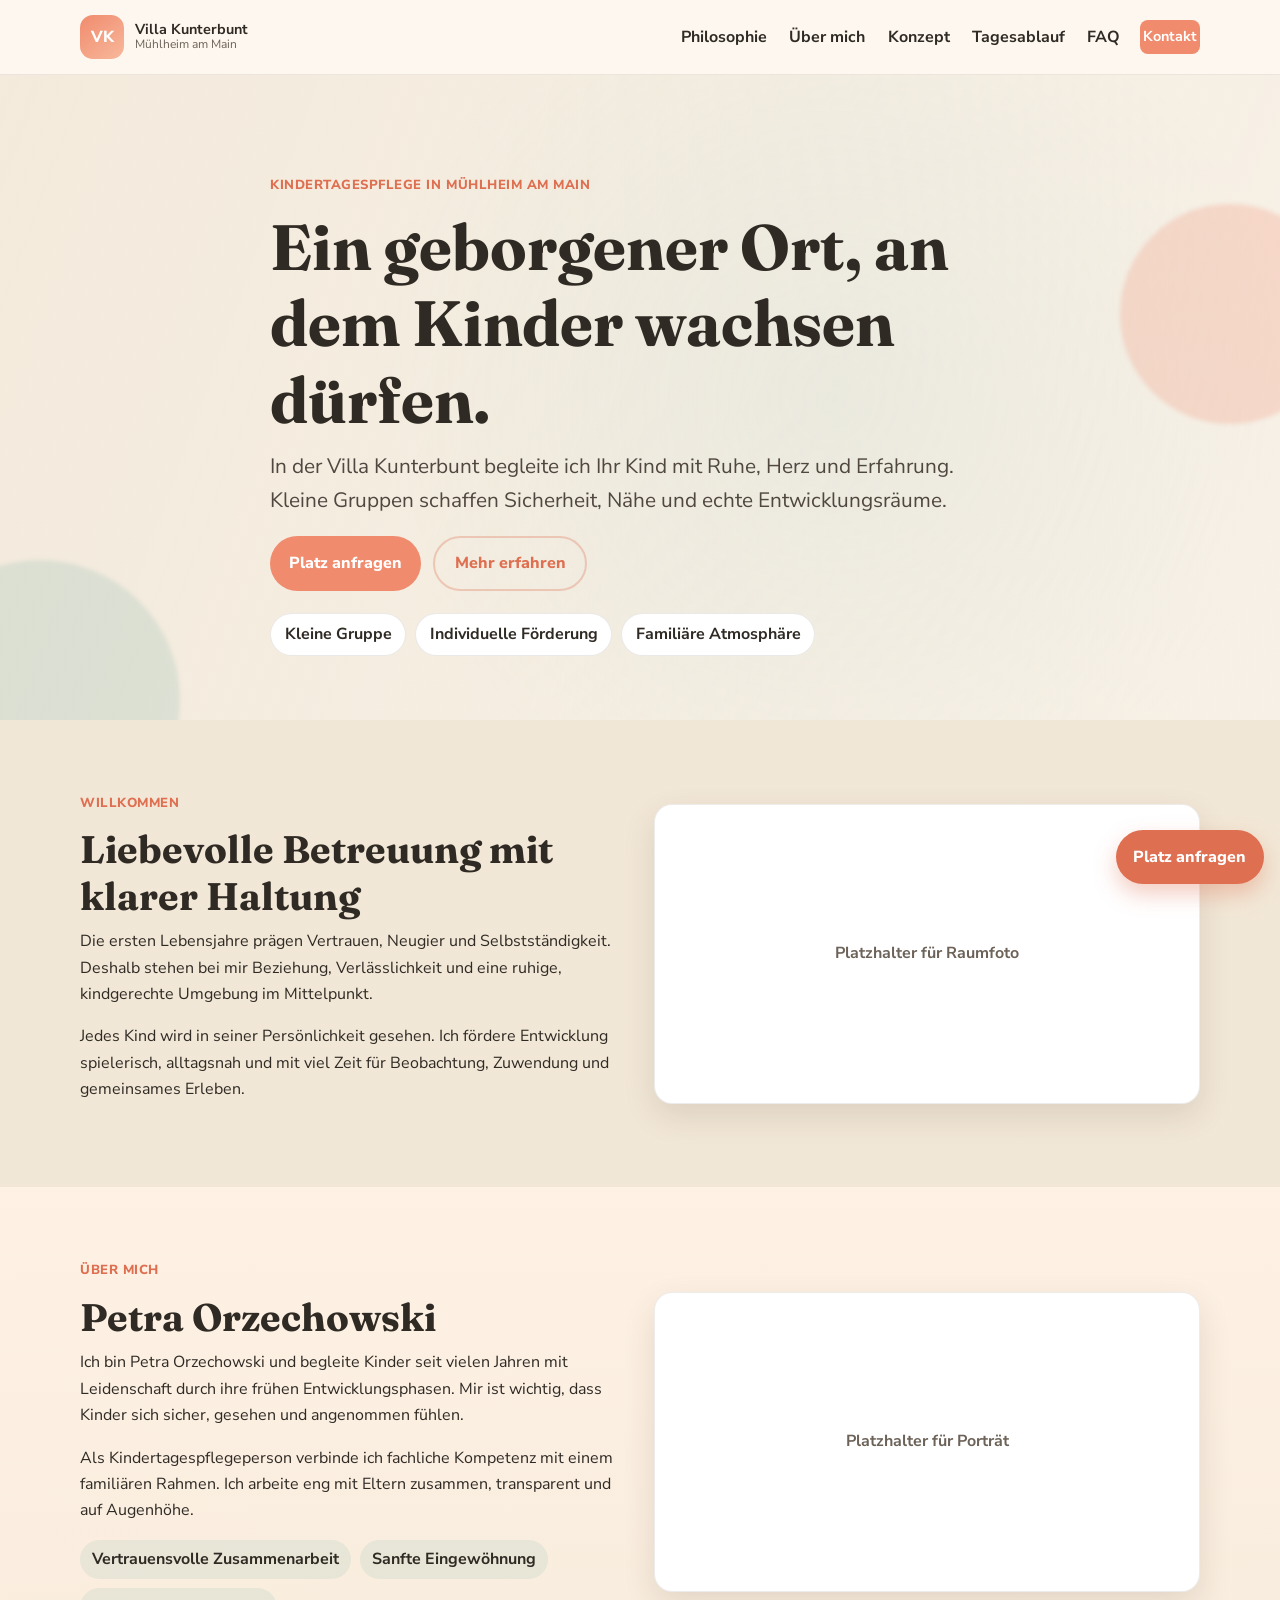
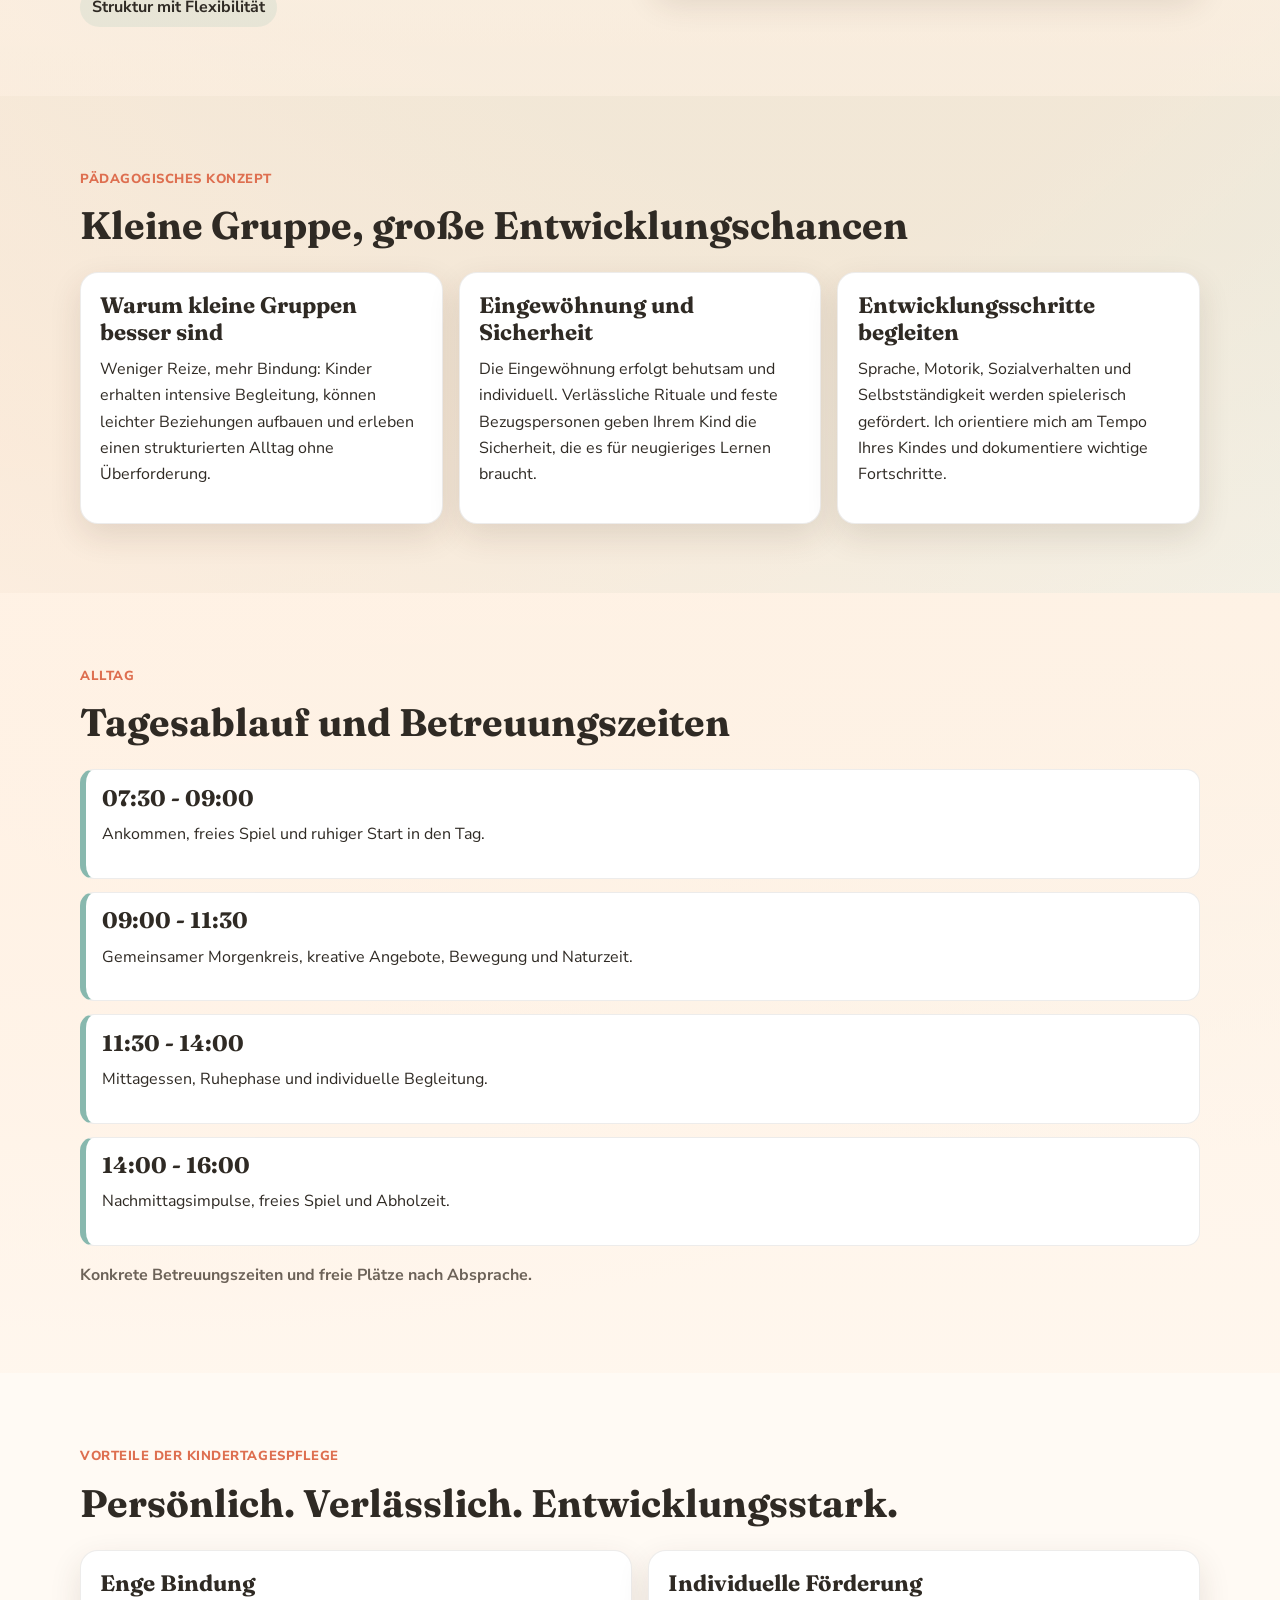
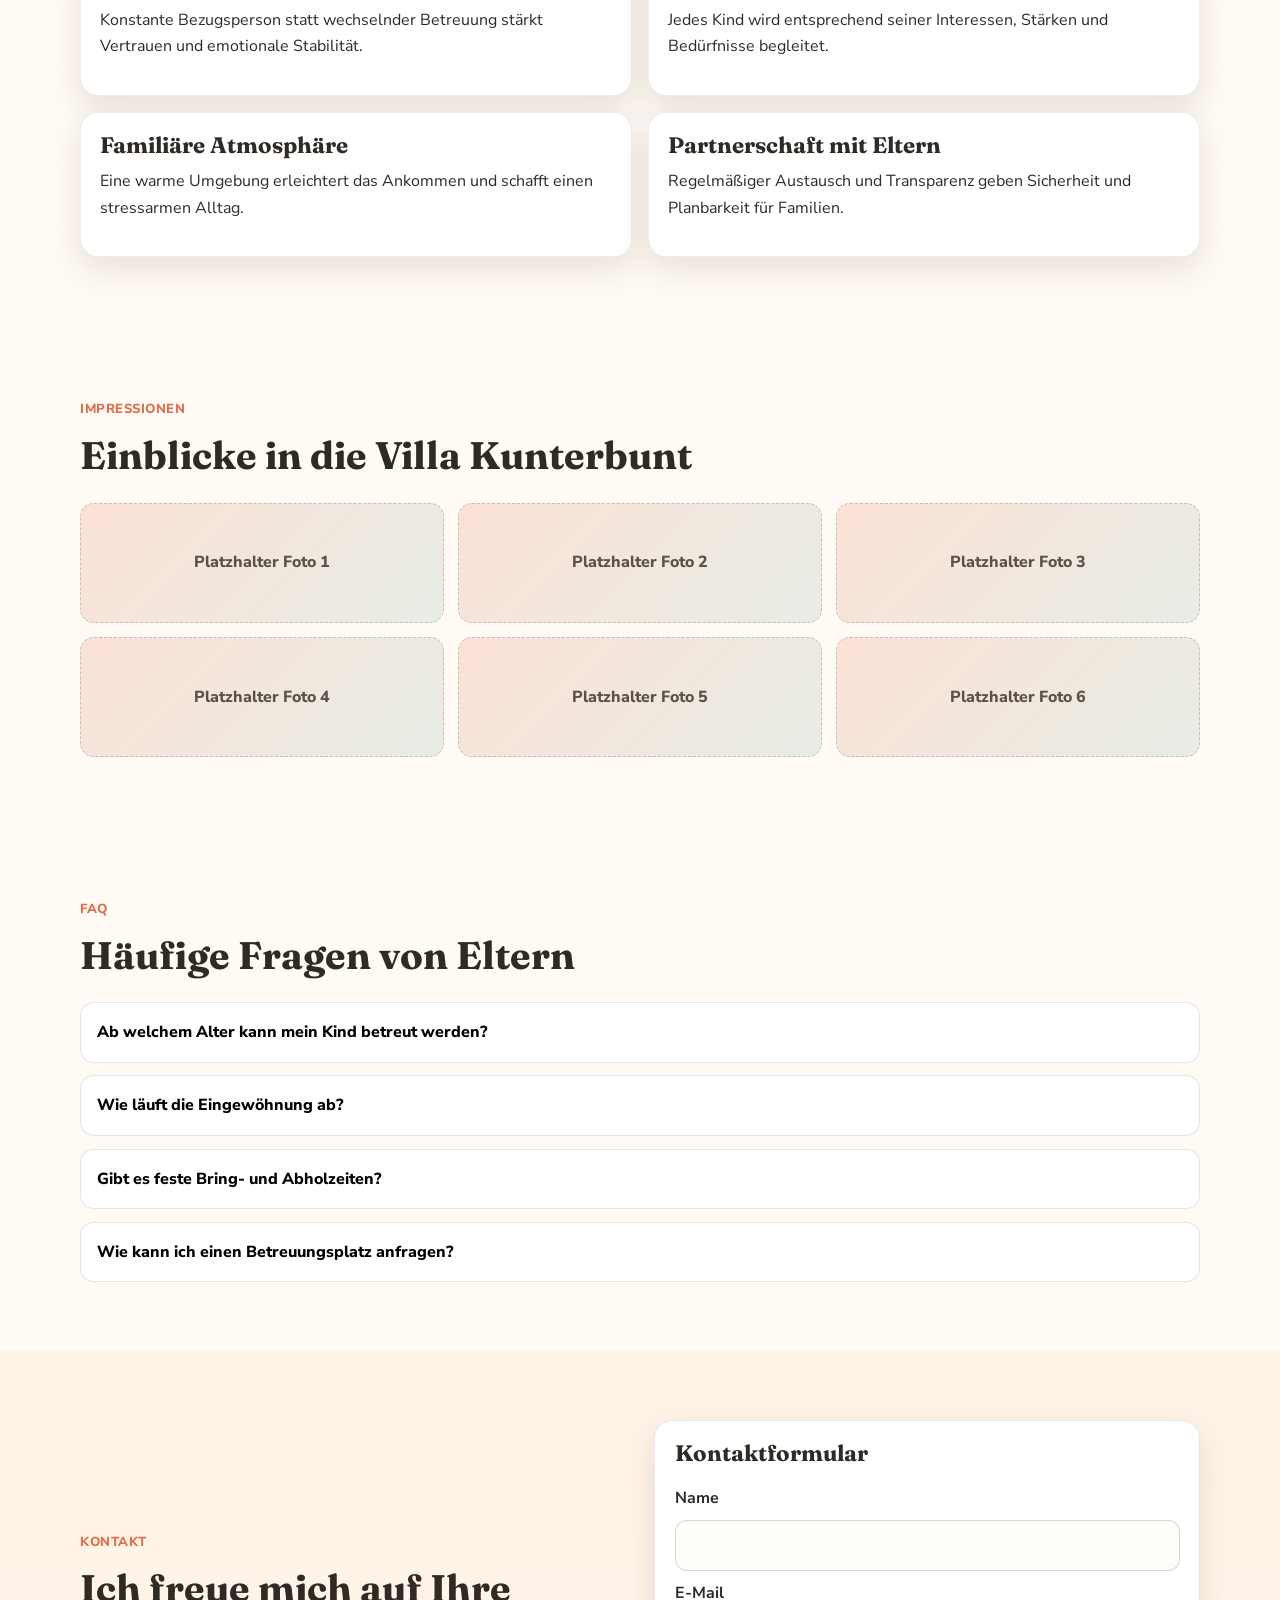
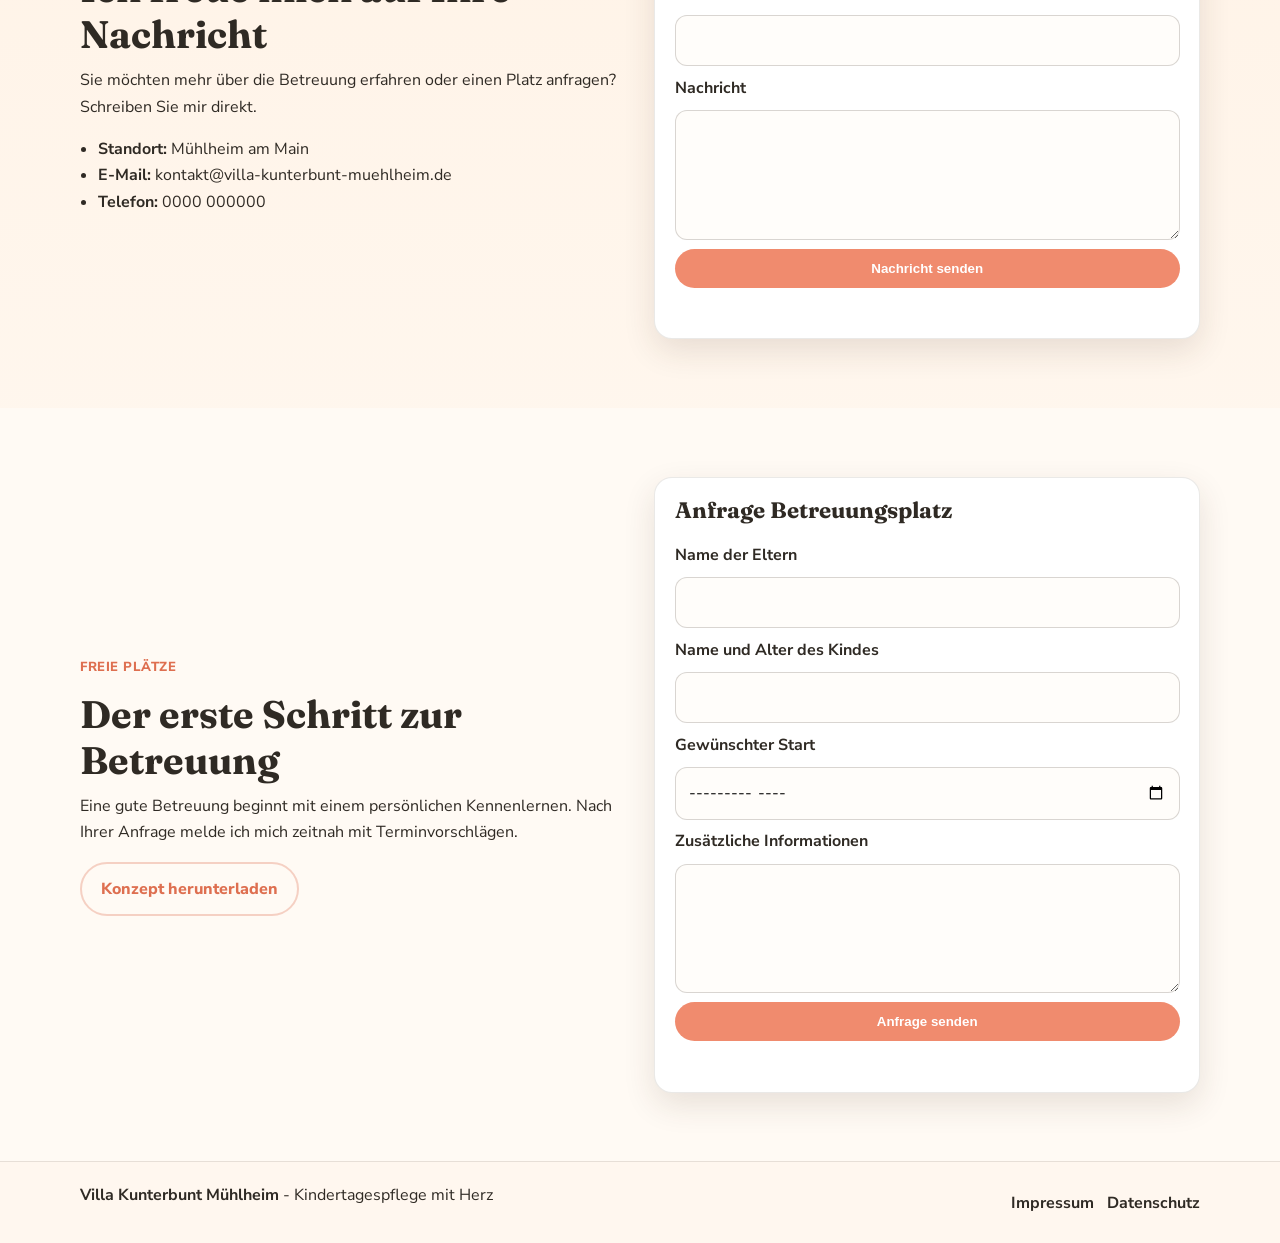
==== index.html @ 30f15ec4 "Initial premium website for Villa Kunterbunt Muehlheim" ====
<!DOCTYPE html>
<html lang="de">
<head>
  <meta charset="UTF-8" />
  <meta name="viewport" content="width=device-width, initial-scale=1.0" />
  <title>Villa Kunterbunt Mühlheim | Kindertagespflege mit Herz</title>
  <meta name="description" content="Villa Kunterbunt Mühlheim am Main - liebevolle, individuelle Kindertagespflege in kleiner Gruppe. Jetzt Betreuungsplatz anfragen." />
  <meta name="keywords" content="Kindertagespflege Mühlheim am Main, Tagesmutter Mühlheim, Betreuung U3, Villa Kunterbunt Mühlheim" />
  <meta name="theme-color" content="#fde8d5" />
  <meta property="og:title" content="Villa Kunterbunt Mühlheim" />
  <meta property="og:description" content="Liebevolle Kindertagespflege mit individueller Förderung in Mühlheim am Main." />
  <meta property="og:type" content="website" />
  <meta property="og:locale" content="de_DE" />
  <link rel="preconnect" href="https://fonts.googleapis.com" />
  <link rel="preconnect" href="https://fonts.gstatic.com" crossorigin />
  <link href="https://fonts.googleapis.com/css2?family=Fraunces:opsz,wght@9..144,500;9..144,700&family=Nunito+Sans:wght@400;600;700;800&display=swap" rel="stylesheet" />
  <link rel="stylesheet" href="style.css" />
  <script type="application/ld+json">
    {
      "@context": "https://schema.org",
      "@type": "ChildCare",
      "name": "Villa Kunterbunt Mühlheim",
      "address": {
        "@type": "PostalAddress",
        "addressLocality": "Mühlheim am Main",
        "addressCountry": "DE"
      },
      "areaServed": "Mühlheim am Main",
      "url": "https://www.villa-kunterbunt-muehlheim.de",
      "description": "Kindertagespflege in kleiner Gruppe mit individueller Betreuung und familiärer Atmosphäre."
    }
  </script>
</head>
<body>
  <a class="skip-link" href="#main-content">Zum Inhalt springen</a>

  <header class="site-header" id="top">
    <nav class="nav container" aria-label="Hauptnavigation">
      <a class="brand" href="#top" aria-label="Startseite Villa Kunterbunt Mühlheim">
        <span class="brand-mark" aria-hidden="true">VK</span>
        <span class="brand-text">
          <strong>Villa Kunterbunt</strong>
          <small>Mühlheim am Main</small>
        </span>
      </a>
      <button class="nav-toggle" aria-expanded="false" aria-controls="nav-list">Menü</button>
      <ul class="nav-list" id="nav-list">
        <li><a href="#philosophie">Philosophie</a></li>
        <li><a href="#ueber-mich">Über mich</a></li>
        <li><a href="#konzept">Konzept</a></li>
        <li><a href="#tagesablauf">Tagesablauf</a></li>
        <li><a href="#faq">FAQ</a></li>
        <li><a class="btn btn-sm" href="#kontakt">Kontakt</a></li>
      </ul>
    </nav>
  </header>

  <main id="main-content">
    <section class="hero">
      <div class="hero-bg" aria-hidden="true"></div>
      <div class="hero-shape hero-shape-a" aria-hidden="true"></div>
      <div class="hero-shape hero-shape-b" aria-hidden="true"></div>
      <div class="container hero-content reveal">
        <p class="kicker">Kindertagespflege in Mühlheim am Main</p>
        <h1>Ein geborgener Ort, an dem Kinder wachsen dürfen.</h1>
        <p class="lead">In der Villa Kunterbunt begleite ich Ihr Kind mit Ruhe, Herz und Erfahrung. Kleine Gruppen schaffen Sicherheit, Nähe und echte Entwicklungsräume.</p>
        <div class="hero-cta">
          <a class="btn" href="#anfrage">Platz anfragen</a>
          <a class="btn btn-ghost" href="#philosophie">Mehr erfahren</a>
        </div>
        <ul class="hero-badges" aria-label="Stärken der Betreuung">
          <li>Kleine Gruppe</li>
          <li>Individuelle Förderung</li>
          <li>Familiäre Atmosphäre</li>
        </ul>
      </div>
    </section>

    <section class="section" id="philosophie">
      <div class="container split">
        <div class="reveal">
          <p class="kicker">Willkommen</p>
          <h2>Liebevolle Betreuung mit klarer Haltung</h2>
          <p>Die ersten Lebensjahre prägen Vertrauen, Neugier und Selbstständigkeit. Deshalb stehen bei mir Beziehung, Verlässlichkeit und eine ruhige, kindgerechte Umgebung im Mittelpunkt.</p>
          <p>Jedes Kind wird in seiner Persönlichkeit gesehen. Ich fördere Entwicklung spielerisch, alltagsnah und mit viel Zeit für Beobachtung, Zuwendung und gemeinsames Erleben.</p>
        </div>
        <div class="image-card reveal" role="img" aria-label="Heller Spielraum mit Holzspielzeug und gemütlicher Atmosphäre">
          <div class="image-placeholder">Platzhalter für Raumfoto</div>
        </div>
      </div>
    </section>

    <section class="section section-soft" id="ueber-mich">
      <div class="container split reverse">
        <div class="image-card reveal" role="img" aria-label="Porträt von Petra Orzechowski in freundlicher Umgebung">
          <div class="image-placeholder">Platzhalter für Porträt</div>
        </div>
        <div class="reveal">
          <p class="kicker">Über mich</p>
          <h2>Petra Orzechowski</h2>
          <p>Ich bin Petra Orzechowski und begleite Kinder seit vielen Jahren mit Leidenschaft durch ihre frühen Entwicklungsphasen. Mir ist wichtig, dass Kinder sich sicher, gesehen und angenommen fühlen.</p>
          <p>Als Kindertagespflegeperson verbinde ich fachliche Kompetenz mit einem familiären Rahmen. Ich arbeite eng mit Eltern zusammen, transparent und auf Augenhöhe.</p>
          <div class="tag-row">
            <span>Vertrauensvolle Zusammenarbeit</span>
            <span>Sanfte Eingewöhnung</span>
            <span>Struktur mit Flexibilität</span>
          </div>
        </div>
      </div>
    </section>

    <section class="section" id="konzept">
      <div class="container">
        <div class="section-head reveal">
          <p class="kicker">Pädagogisches Konzept</p>
          <h2>Kleine Gruppe, große Entwicklungschancen</h2>
        </div>
        <div class="card-grid card-grid-3">
          <article class="card reveal">
            <h3>Warum kleine Gruppen besser sind</h3>
            <p>Weniger Reize, mehr Bindung: Kinder erhalten intensive Begleitung, können leichter Beziehungen aufbauen und erleben einen strukturierten Alltag ohne Überforderung.</p>
          </article>
          <article class="card reveal">
            <h3>Eingewöhnung und Sicherheit</h3>
            <p>Die Eingewöhnung erfolgt behutsam und individuell. Verlässliche Rituale und feste Bezugspersonen geben Ihrem Kind die Sicherheit, die es für neugieriges Lernen braucht.</p>
          </article>
          <article class="card reveal">
            <h3>Entwicklungsschritte begleiten</h3>
            <p>Sprache, Motorik, Sozialverhalten und Selbstständigkeit werden spielerisch gefördert. Ich orientiere mich am Tempo Ihres Kindes und dokumentiere wichtige Fortschritte.</p>
          </article>
        </div>
      </div>
    </section>

    <section class="section section-soft" id="tagesablauf">
      <div class="container">
        <div class="section-head reveal">
          <p class="kicker">Alltag</p>
          <h2>Tagesablauf und Betreuungszeiten</h2>
        </div>
        <div class="timeline">
          <article class="time-item reveal">
            <h3>07:30 - 09:00</h3>
            <p>Ankommen, freies Spiel und ruhiger Start in den Tag.</p>
          </article>
          <article class="time-item reveal">
            <h3>09:00 - 11:30</h3>
            <p>Gemeinsamer Morgenkreis, kreative Angebote, Bewegung und Naturzeit.</p>
          </article>
          <article class="time-item reveal">
            <h3>11:30 - 14:00</h3>
            <p>Mittagessen, Ruhephase und individuelle Begleitung.</p>
          </article>
          <article class="time-item reveal">
            <h3>14:00 - 16:00</h3>
            <p>Nachmittagsimpulse, freies Spiel und Abholzeit.</p>
          </article>
        </div>
        <p class="note reveal">Konkrete Betreuungszeiten und freie Plätze nach Absprache.</p>
      </div>
    </section>

    <section class="section" id="vorteile">
      <div class="container">
        <div class="section-head reveal">
          <p class="kicker">Vorteile der Kindertagespflege</p>
          <h2>Persönlich. Verlässlich. Entwicklungsstark.</h2>
        </div>
        <div class="card-grid card-grid-2">
          <article class="card reveal"><h3>Enge Bindung</h3><p>Konstante Bezugsperson statt wechselnder Betreuung stärkt Vertrauen und emotionale Stabilität.</p></article>
          <article class="card reveal"><h3>Individuelle Förderung</h3><p>Jedes Kind wird entsprechend seiner Interessen, Stärken und Bedürfnisse begleitet.</p></article>
          <article class="card reveal"><h3>Familiäre Atmosphäre</h3><p>Eine warme Umgebung erleichtert das Ankommen und schafft einen stressarmen Alltag.</p></article>
          <article class="card reveal"><h3>Partnerschaft mit Eltern</h3><p>Regelmäßiger Austausch und Transparenz geben Sicherheit und Planbarkeit für Familien.</p></article>
        </div>
      </div>
    </section>

    <section class="section section-gallery" id="galerie">
      <div class="container">
        <div class="section-head reveal">
          <p class="kicker">Impressionen</p>
          <h2>Einblicke in die Villa Kunterbunt</h2>
        </div>
        <div class="gallery-grid">
          <div class="gallery-item reveal">Platzhalter Foto 1</div>
          <div class="gallery-item reveal">Platzhalter Foto 2</div>
          <div class="gallery-item reveal">Platzhalter Foto 3</div>
          <div class="gallery-item reveal">Platzhalter Foto 4</div>
          <div class="gallery-item reveal">Platzhalter Foto 5</div>
          <div class="gallery-item reveal">Platzhalter Foto 6</div>
        </div>
      </div>
    </section>

    <section class="section" id="faq">
      <div class="container">
        <div class="section-head reveal">
          <p class="kicker">FAQ</p>
          <h2>Häufige Fragen von Eltern</h2>
        </div>
        <div class="faq" role="list">
          <article class="faq-item reveal">
            <button class="faq-question" aria-expanded="false">Ab welchem Alter kann mein Kind betreut werden?</button>
            <div class="faq-answer"><p>In der Regel betreue ich Kinder im U3-Bereich. Details klären wir individuell im Kennenlerngespräch.</p></div>
          </article>
          <article class="faq-item reveal">
            <button class="faq-question" aria-expanded="false">Wie läuft die Eingewöhnung ab?</button>
            <div class="faq-answer"><p>Die Eingewöhnung erfolgt schrittweise mit einem festen Bezugssystem und enger Begleitung der Eltern.</p></div>
          </article>
          <article class="faq-item reveal">
            <button class="faq-question" aria-expanded="false">Gibt es feste Bring- und Abholzeiten?</button>
            <div class="faq-answer"><p>Es gibt verlässliche Zeitfenster. Individuelle Bedürfnisse sprechen wir im Vorfeld gemeinsam ab.</p></div>
          </article>
          <article class="faq-item reveal">
            <button class="faq-question" aria-expanded="false">Wie kann ich einen Betreuungsplatz anfragen?</button>
            <div class="faq-answer"><p>Nutzen Sie einfach das Anfrageformular weiter unten oder kontaktieren Sie mich direkt per E-Mail.</p></div>
          </article>
        </div>
      </div>
    </section>

    <section class="section section-soft" id="kontakt">
      <div class="container split">
        <div class="reveal">
          <p class="kicker">Kontakt</p>
          <h2>Ich freue mich auf Ihre Nachricht</h2>
          <p>Sie möchten mehr über die Betreuung erfahren oder einen Platz anfragen? Schreiben Sie mir direkt.</p>
          <ul class="contact-list">
            <li><strong>Standort:</strong> Mühlheim am Main</li>
            <li><strong>E-Mail:</strong> kontakt@villa-kunterbunt-muehlheim.de</li>
            <li><strong>Telefon:</strong> 0000 000000</li>
          </ul>
        </div>
        <form class="form reveal" id="kontakt-form" novalidate>
          <h3>Kontaktformular</h3>
          <label for="name">Name</label>
          <input id="name" name="name" type="text" required />
          <label for="email">E-Mail</label>
          <input id="email" name="email" type="email" required />
          <label for="nachricht">Nachricht</label>
          <textarea id="nachricht" name="nachricht" rows="4" required></textarea>
          <button class="btn" type="submit">Nachricht senden</button>
          <p class="form-message" aria-live="polite"></p>
        </form>
      </div>
    </section>

    <section class="section" id="anfrage">
      <div class="container split reverse">
        <form class="form reveal" id="anfrage-form" novalidate>
          <h3>Anfrage Betreuungsplatz</h3>
          <label for="eltern">Name der Eltern</label>
          <input id="eltern" name="eltern" type="text" required />
          <label for="kind">Name und Alter des Kindes</label>
          <input id="kind" name="kind" type="text" required />
          <label for="start">Gewünschter Start</label>
          <input id="start" name="start" type="month" required />
          <label for="details">Zusätzliche Informationen</label>
          <textarea id="details" name="details" rows="4"></textarea>
          <button class="btn" type="submit">Anfrage senden</button>
          <p class="form-message" aria-live="polite"></p>
        </form>
        <div class="reveal">
          <p class="kicker">Freie Plätze</p>
          <h2>Der erste Schritt zur Betreuung</h2>
          <p>Eine gute Betreuung beginnt mit einem persönlichen Kennenlernen. Nach Ihrer Anfrage melde ich mich zeitnah mit Terminvorschlägen.</p>
          <a class="btn btn-ghost" href="downloads/paedagogisches-konzept.txt" aria-label="Pädagogisches Konzept herunterladen">Konzept herunterladen</a>
        </div>
      </div>
    </section>
  </main>

  <a class="floating-cta" href="#anfrage" aria-label="Direkt Betreuungsplatz anfragen">Platz anfragen</a>

  <footer class="site-footer">
    <div class="container footer-content">
      <p><strong>Villa Kunterbunt Mühlheim</strong> - Kindertagespflege mit Herz</p>
      <div class="footer-links">
        <a href="impressum.html">Impressum</a>
        <a href="datenschutz.html">Datenschutz</a>
      </div>
    </div>
  </footer>

  <script src="script.js"></script>
</body>
</html>
---- style.css ----
:root {
  --bg: #fffaf4;
  --bg-soft: #fff2e5;
  --surface: #ffffff;
  --text: #2f2a24;
  --muted: #6c6258;
  --primary: #f08b6e;
  --primary-strong: #de6f50;
  --secondary: #88b8ae;
  --ring: rgba(240, 139, 110, 0.3);
  --shadow: 0 12px 32px rgba(64, 44, 24, 0.12);
  --radius: 18px;
}

* {
  box-sizing: border-box;
}

html {
  scroll-behavior: smooth;
}

body {
  margin: 0;
  font-family: "Nunito Sans", "Segoe UI", sans-serif;
  color: var(--text);
  background:
    radial-gradient(circle at 12% 10%, rgba(255, 219, 191, 0.45) 0 26%, transparent 42%),
    radial-gradient(circle at 90% 8%, rgba(190, 226, 216, 0.36) 0 24%, transparent 40%),
    var(--bg);
  line-height: 1.65;
}

h1,
h2,
h3 {
  font-family: "Fraunces", Georgia, serif;
  line-height: 1.2;
  margin: 0 0 0.6rem;
}

h1 {
  font-size: clamp(2rem, 5vw, 4rem);
}

h2 {
  font-size: clamp(1.5rem, 3vw, 2.5rem);
}

h3 {
  font-size: clamp(1.15rem, 2vw, 1.4rem);
}

p {
  margin: 0 0 1rem;
}

a {
  color: inherit;
  text-decoration: none;
}

.skip-link {
  position: absolute;
  left: -9999px;
  top: auto;
  width: 1px;
  height: 1px;
  overflow: hidden;
}

.skip-link:focus {
  left: 1rem;
  top: 1rem;
  width: auto;
  height: auto;
  background: var(--surface);
  padding: 0.7rem 1rem;
  border-radius: 12px;
  z-index: 999;
}

.container {
  width: min(1120px, 92vw);
  margin-inline: auto;
}

.site-header {
  position: sticky;
  top: 0;
  z-index: 100;
  backdrop-filter: blur(8px);
  background: rgba(255, 250, 244, 0.82);
  border-bottom: 1px solid rgba(108, 98, 88, 0.12);
}

.nav {
  display: flex;
  align-items: center;
  justify-content: space-between;
  min-height: 74px;
}

.brand {
  display: flex;
  gap: 0.7rem;
  align-items: center;
}

.brand-mark {
  display: inline-grid;
  place-items: center;
  width: 44px;
  height: 44px;
  background: linear-gradient(140deg, var(--primary), #f8b89b);
  border-radius: 13px;
  color: #fff;
  font-weight: 800;
}

.brand-text {
  display: flex;
  flex-direction: column;
  font-size: 0.9rem;
  line-height: 1.1;
}

.brand-text small {
  color: var(--muted);
}

.nav-toggle {
  border: 0;
  background: transparent;
  font-weight: 700;
  color: var(--text);
}

.nav-list {
  list-style: none;
  display: none;
  gap: 1rem;
  margin: 0;
  padding: 0;
}

.nav-list a {
  padding: 0.35rem 0.2rem;
  border-radius: 8px;
  font-weight: 700;
}

.nav-list a:hover,
.nav-list a:focus-visible {
  color: var(--primary-strong);
}

.btn {
  display: inline-flex;
  align-items: center;
  justify-content: center;
  border: 0;
  border-radius: 999px;
  background: var(--primary);
  color: #fff;
  padding: 0.75rem 1.2rem;
  font-weight: 800;
  cursor: pointer;
  transition: transform 180ms ease, background-color 180ms ease;
}

.btn:hover,
.btn:focus-visible {
  transform: translateY(-2px);
  background: var(--primary-strong);
}

.btn-ghost {
  background: transparent;
  border: 2px solid rgba(222, 111, 80, 0.3);
  color: var(--primary-strong);
}

.btn-sm {
  padding: 0.45rem 0.9rem;
  font-size: 0.9rem;
}

.hero {
  position: relative;
  overflow: clip;
  padding: 6rem 0 4rem;
}

.hero-bg {
  position: absolute;
  inset: 0;
  background:
    linear-gradient(110deg, rgba(255, 255, 255, 0.15), rgba(255, 255, 255, 0.4)),
    radial-gradient(circle at 65% 50%, rgba(136, 184, 174, 0.15), transparent 52%);
  will-change: transform;
}

.hero-shape {
  position: absolute;
  border-radius: 50%;
  filter: blur(2px);
}

.hero-shape-a {
  width: 220px;
  height: 220px;
  right: -60px;
  top: 20%;
  background: rgba(240, 139, 110, 0.24);
}

.hero-shape-b {
  width: 280px;
  height: 280px;
  left: -100px;
  bottom: -120px;
  background: rgba(136, 184, 174, 0.22);
}

.hero-content {
  position: relative;
  max-width: 740px;
}

.kicker {
  display: inline-block;
  margin-bottom: 0.75rem;
  color: var(--primary-strong);
  font-weight: 800;
  letter-spacing: 0.04em;
  text-transform: uppercase;
  font-size: 0.82rem;
}

.lead {
  font-size: clamp(1.05rem, 2vw, 1.3rem);
  color: #4f4740;
}

.hero-cta {
  display: flex;
  flex-wrap: wrap;
  gap: 0.75rem;
  margin: 1.2rem 0 1.4rem;
}

.hero-badges {
  display: flex;
  flex-wrap: wrap;
  gap: 0.55rem;
  list-style: none;
  padding: 0;
  margin: 0;
}

.hero-badges li {
  background: var(--surface);
  border: 1px solid rgba(108, 98, 88, 0.14);
  border-radius: 999px;
  padding: 0.45rem 0.85rem;
  font-weight: 700;
}

.section {
  padding: 4.3rem 0;
}

.section-soft {
  background: linear-gradient(180deg, rgba(255, 242, 229, 0.95), rgba(255, 242, 229, 0.45));
}

.split {
  display: grid;
  gap: 1.8rem;
}

.image-card {
  background: var(--surface);
  border-radius: var(--radius);
  box-shadow: var(--shadow);
  min-height: 300px;
  display: grid;
  place-items: center;
  border: 1px solid rgba(108, 98, 88, 0.12);
}

.image-placeholder {
  color: var(--muted);
  font-weight: 700;
}

.tag-row {
  display: flex;
  flex-wrap: wrap;
  gap: 0.55rem;
}

.tag-row span {
  padding: 0.4rem 0.75rem;
  border-radius: 999px;
  background: rgba(136, 184, 174, 0.16);
  font-weight: 700;
}

.section-head {
  margin-bottom: 1.5rem;
}

.card-grid {
  display: grid;
  gap: 1rem;
}

.card {
  background: var(--surface);
  border-radius: var(--radius);
  padding: 1.2rem;
  border: 1px solid rgba(108, 98, 88, 0.12);
  box-shadow: var(--shadow);
  transition: transform 180ms ease;
}

.card:hover {
  transform: translateY(-4px);
}

.timeline {
  display: grid;
  gap: 0.8rem;
}

.time-item {
  background: var(--surface);
  border: 1px solid rgba(108, 98, 88, 0.12);
  border-left: 6px solid var(--secondary);
  border-radius: 14px;
  padding: 0.9rem 1rem;
}

.note {
  margin-top: 1rem;
  color: var(--muted);
  font-weight: 700;
}

.section-gallery {
  position: relative;
}

.gallery-grid {
  display: grid;
  grid-template-columns: repeat(2, minmax(0, 1fr));
  gap: 0.9rem;
}

.gallery-item {
  min-height: 120px;
  border-radius: 14px;
  display: grid;
  place-items: center;
  font-weight: 800;
  color: #5a5148;
  border: 1px dashed rgba(108, 98, 88, 0.3);
  background:
    linear-gradient(135deg, rgba(240, 139, 110, 0.22), rgba(136, 184, 174, 0.2));
}

.faq {
  display: grid;
  gap: 0.8rem;
}

.faq-item {
  border-radius: 14px;
  border: 1px solid rgba(108, 98, 88, 0.16);
  background: var(--surface);
  overflow: hidden;
}

.faq-question {
  width: 100%;
  text-align: left;
  padding: 1rem;
  border: 0;
  background: transparent;
  font: inherit;
  font-weight: 800;
  cursor: pointer;
}

.faq-answer {
  max-height: 0;
  overflow: hidden;
  transition: max-height 250ms ease;
}

.faq-answer p {
  margin: 0;
  padding: 0 1rem 1rem;
}

.form {
  background: var(--surface);
  border-radius: var(--radius);
  box-shadow: var(--shadow);
  border: 1px solid rgba(108, 98, 88, 0.14);
  padding: 1.2rem;
  display: grid;
  gap: 0.55rem;
}

label {
  font-weight: 700;
}

input,
textarea {
  width: 100%;
  border: 1px solid rgba(108, 98, 88, 0.26);
  border-radius: 12px;
  padding: 0.7rem 0.8rem;
  font: inherit;
  background: #fffdfa;
}

input:focus-visible,
textarea:focus-visible,
button:focus-visible,
a:focus-visible {
  outline: 3px solid var(--ring);
  outline-offset: 1px;
}

.form-message {
  min-height: 1.4rem;
  margin: 0;
  font-weight: 700;
  color: var(--secondary);
}

.contact-list {
  padding-left: 1.1rem;
}

.floating-cta {
  position: fixed;
  right: 1rem;
  bottom: 1rem;
  z-index: 120;
  background: var(--primary-strong);
  color: #fff;
  font-weight: 800;
  border-radius: 999px;
  padding: 0.85rem 1.1rem;
  box-shadow: 0 10px 22px rgba(222, 111, 80, 0.35);
}

.site-footer {
  border-top: 1px solid rgba(108, 98, 88, 0.16);
  background: #fff7ef;
  padding: 1.2rem 0;
}

.footer-content {
  display: flex;
  gap: 1rem;
  align-items: center;
  justify-content: space-between;
  flex-wrap: wrap;
}

.footer-links {
  display: flex;
  gap: 0.8rem;
  font-weight: 700;
}

.reveal {
  opacity: 0;
  transform: translateY(14px);
  transition: opacity 500ms ease, transform 500ms ease;
}

.reveal.show {
  opacity: 1;
  transform: translateY(0);
}

@media (min-width: 840px) {
  .nav-toggle {
    display: none;
  }

  .nav-list {
    display: flex;
    align-items: center;
  }

  .split {
    grid-template-columns: repeat(2, minmax(0, 1fr));
    align-items: center;
  }

  .split.reverse > :first-child {
    order: 2;
  }

  .card-grid-3 {
    grid-template-columns: repeat(3, minmax(0, 1fr));
  }

  .card-grid-2 {
    grid-template-columns: repeat(2, minmax(0, 1fr));
  }

  .gallery-grid {
    grid-template-columns: repeat(3, minmax(0, 1fr));
  }
}

@media (max-width: 839px) {
  .nav-list.open {
    display: grid;
    position: absolute;
    left: 4vw;
    right: 4vw;
    top: 66px;
    padding: 1rem;
    background: #fffaf4;
    border: 1px solid rgba(108, 98, 88, 0.14);
    border-radius: 14px;
    box-shadow: var(--shadow);
  }
}

@media (prefers-reduced-motion: reduce) {
  html {
    scroll-behavior: auto;
  }

  * {
    animation: none !important;
    transition: none !important;
  }
}
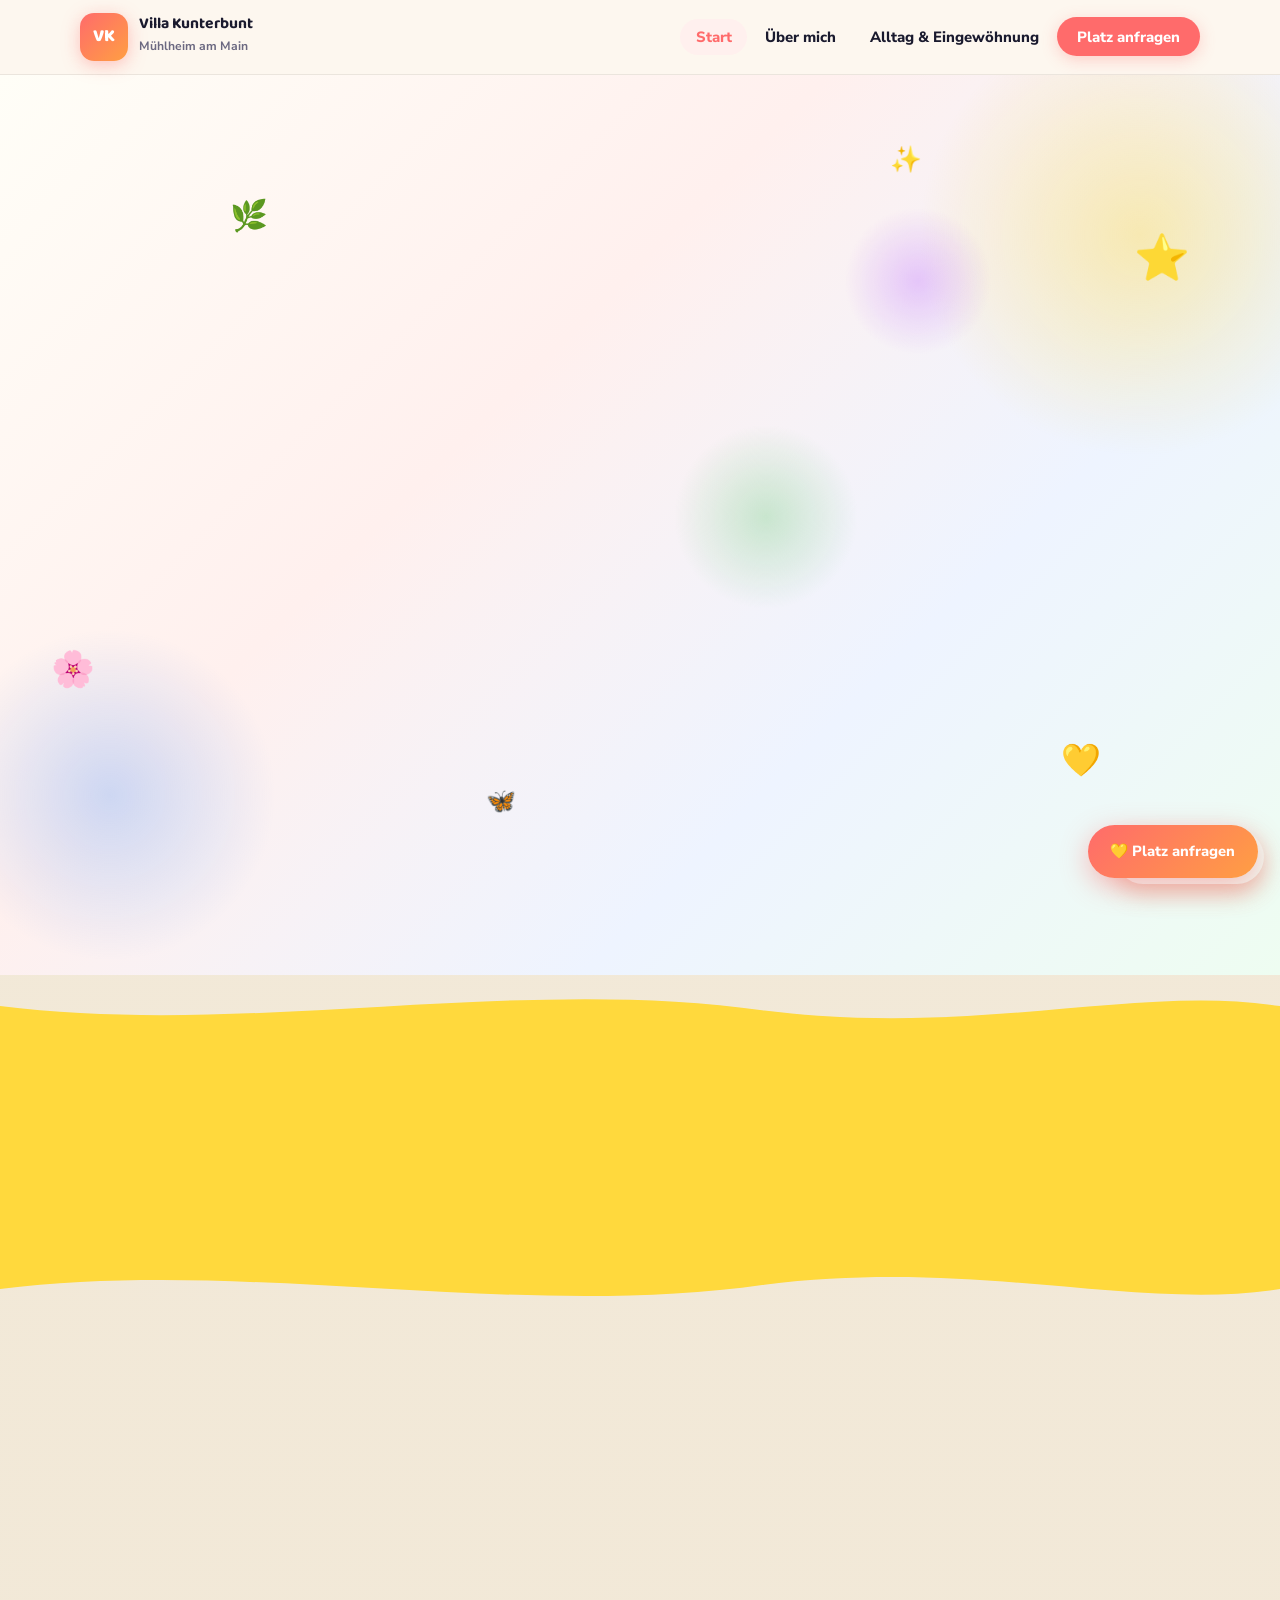
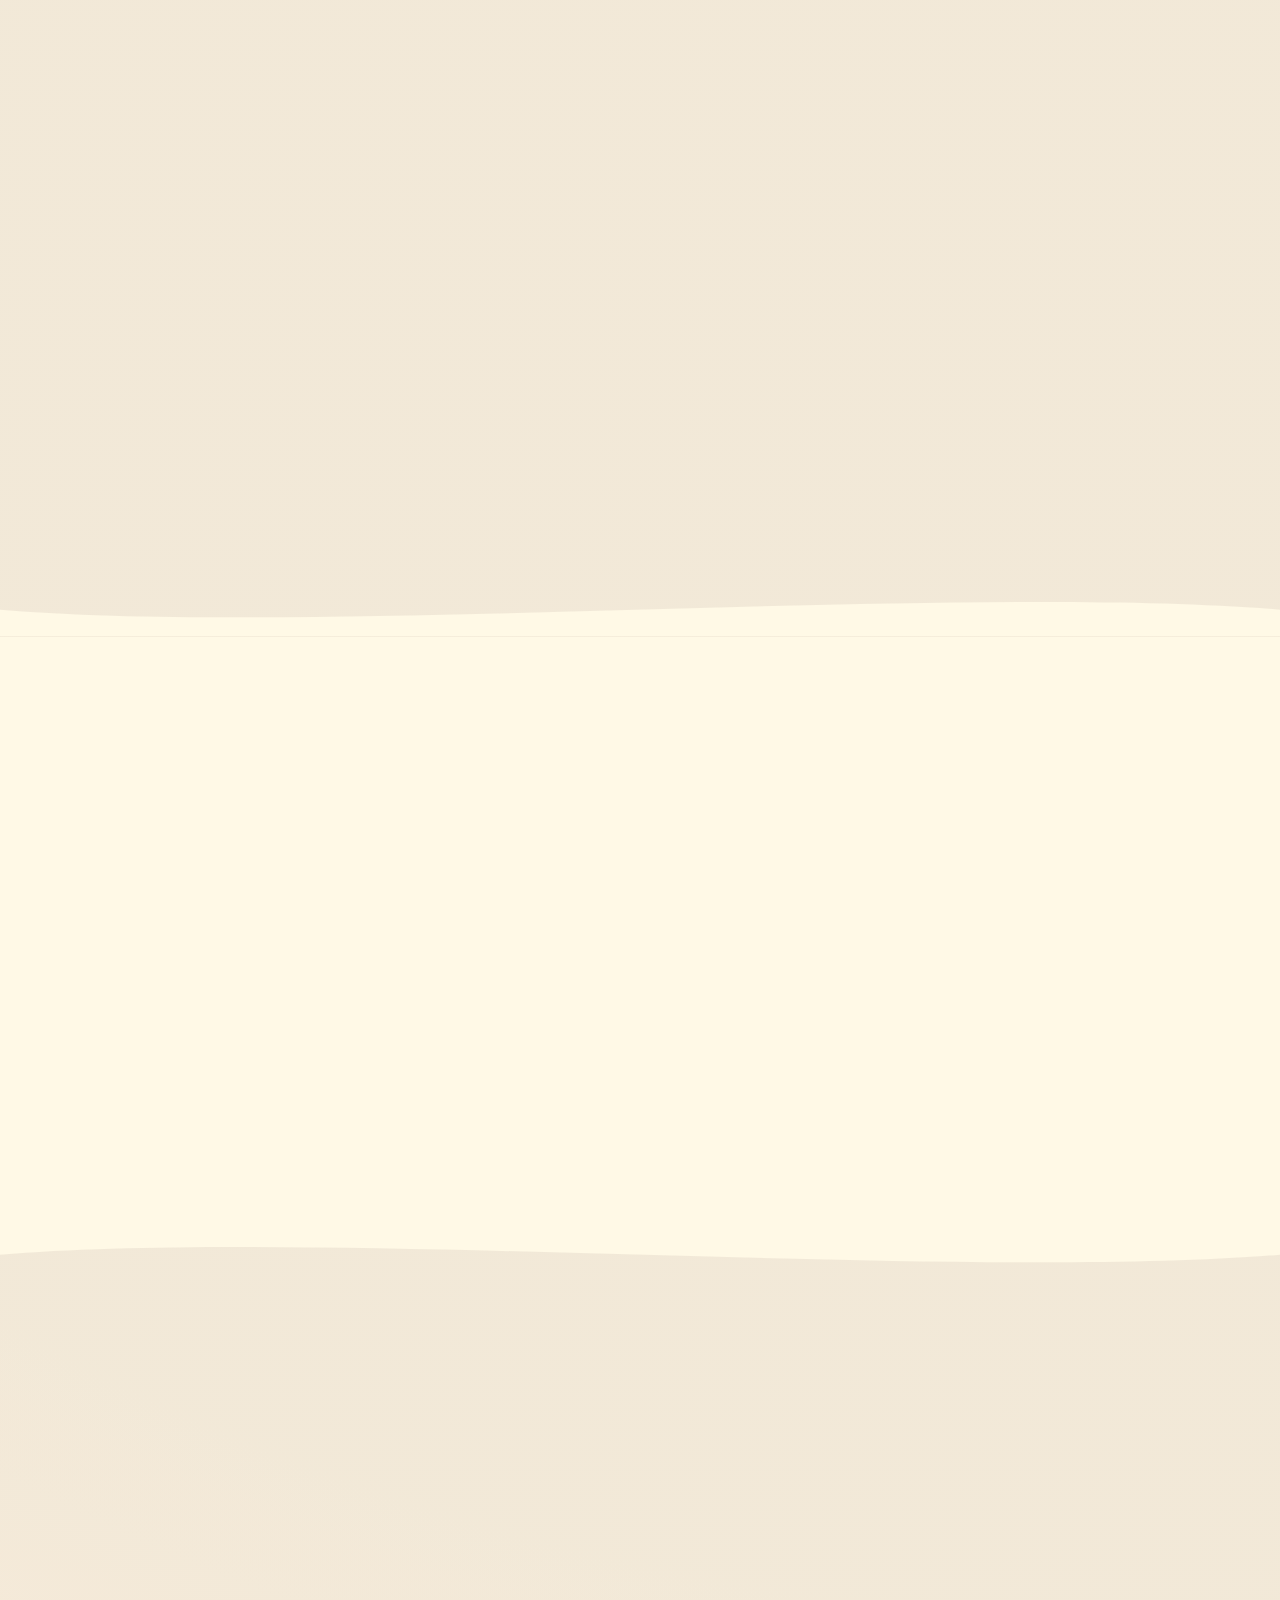
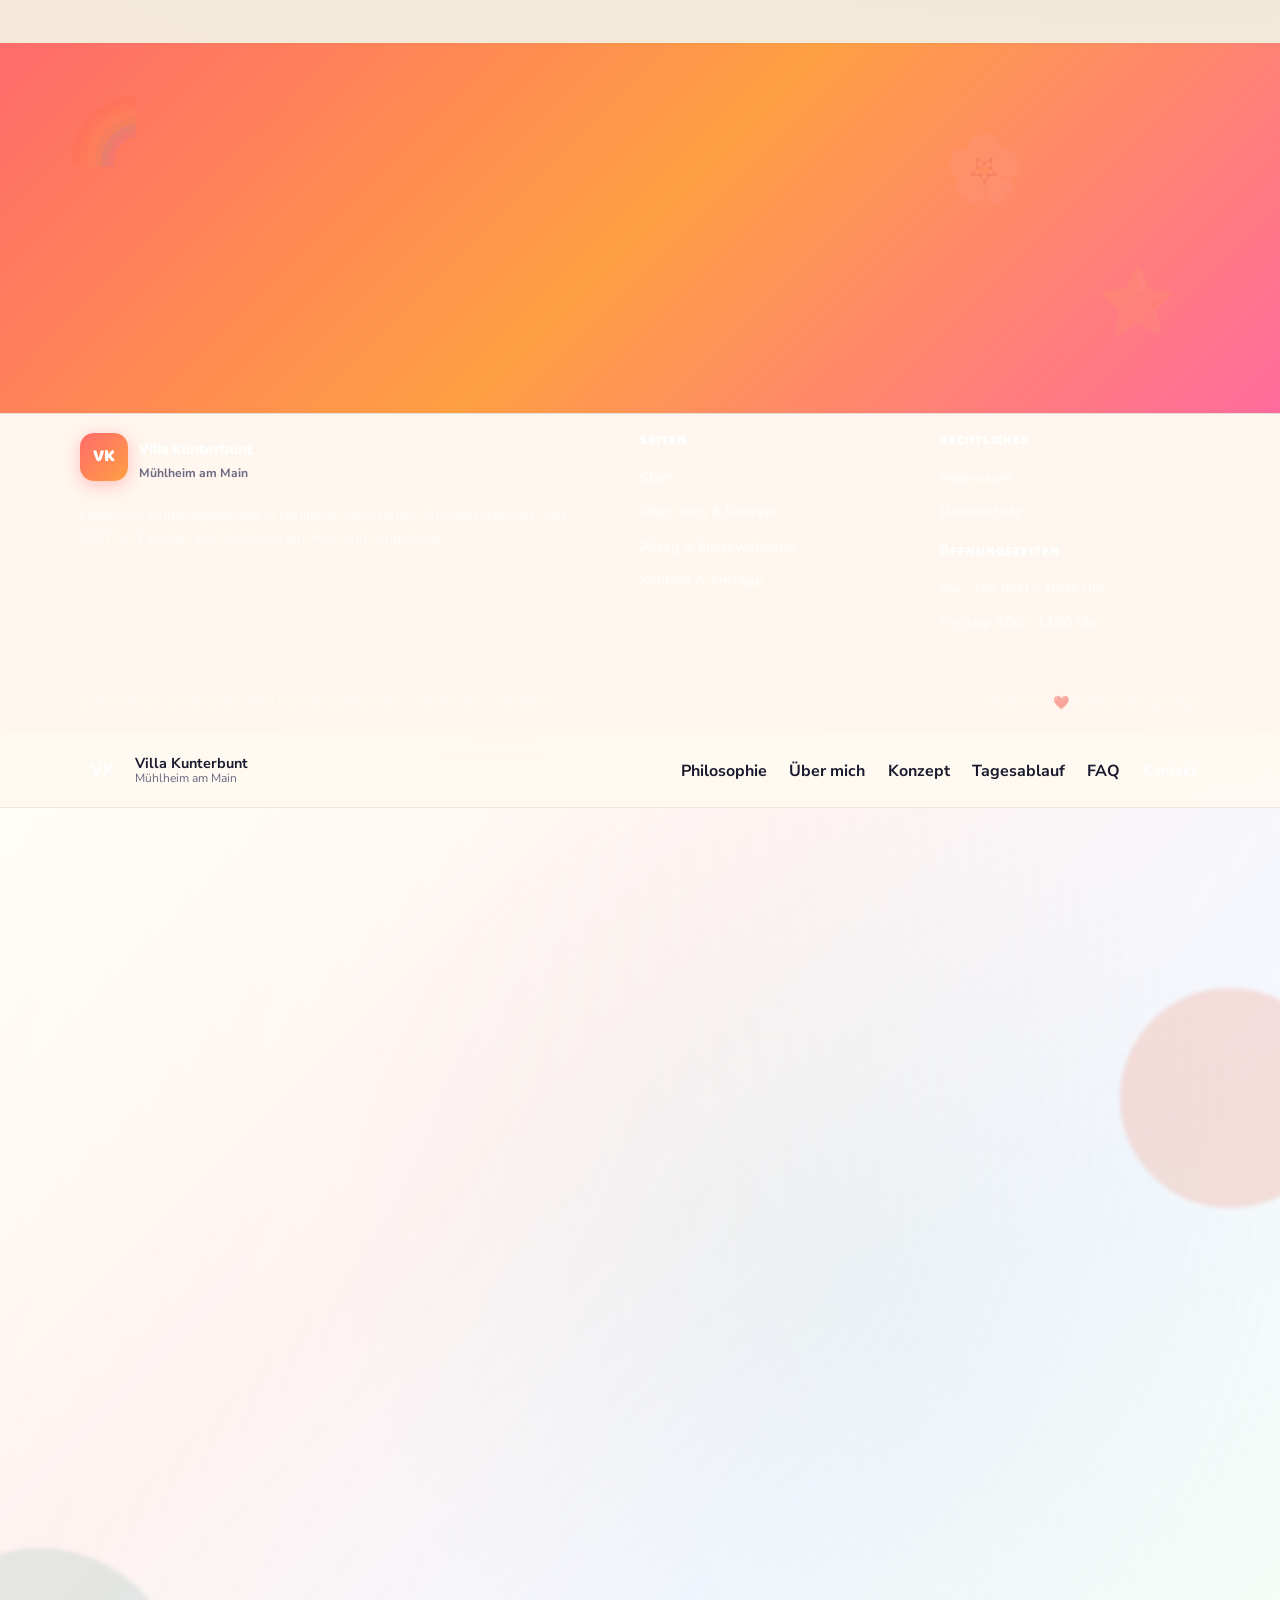
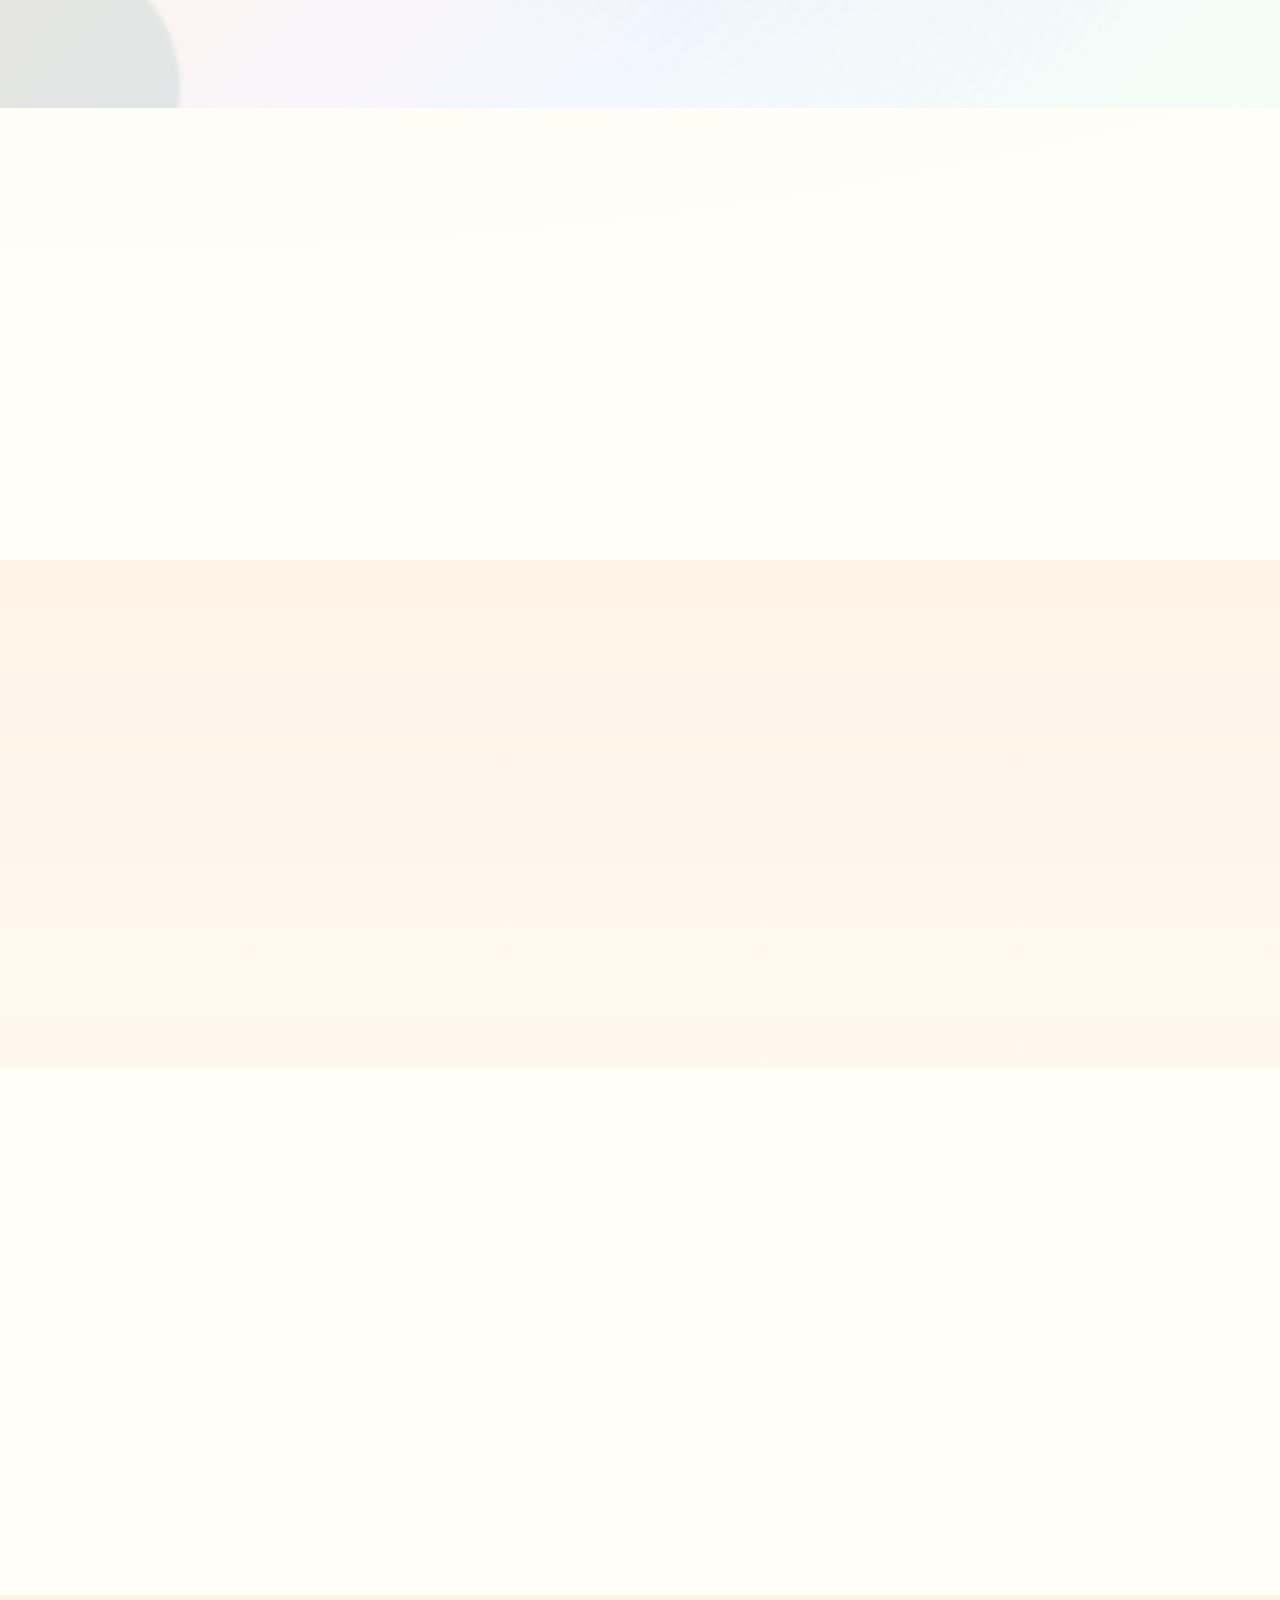
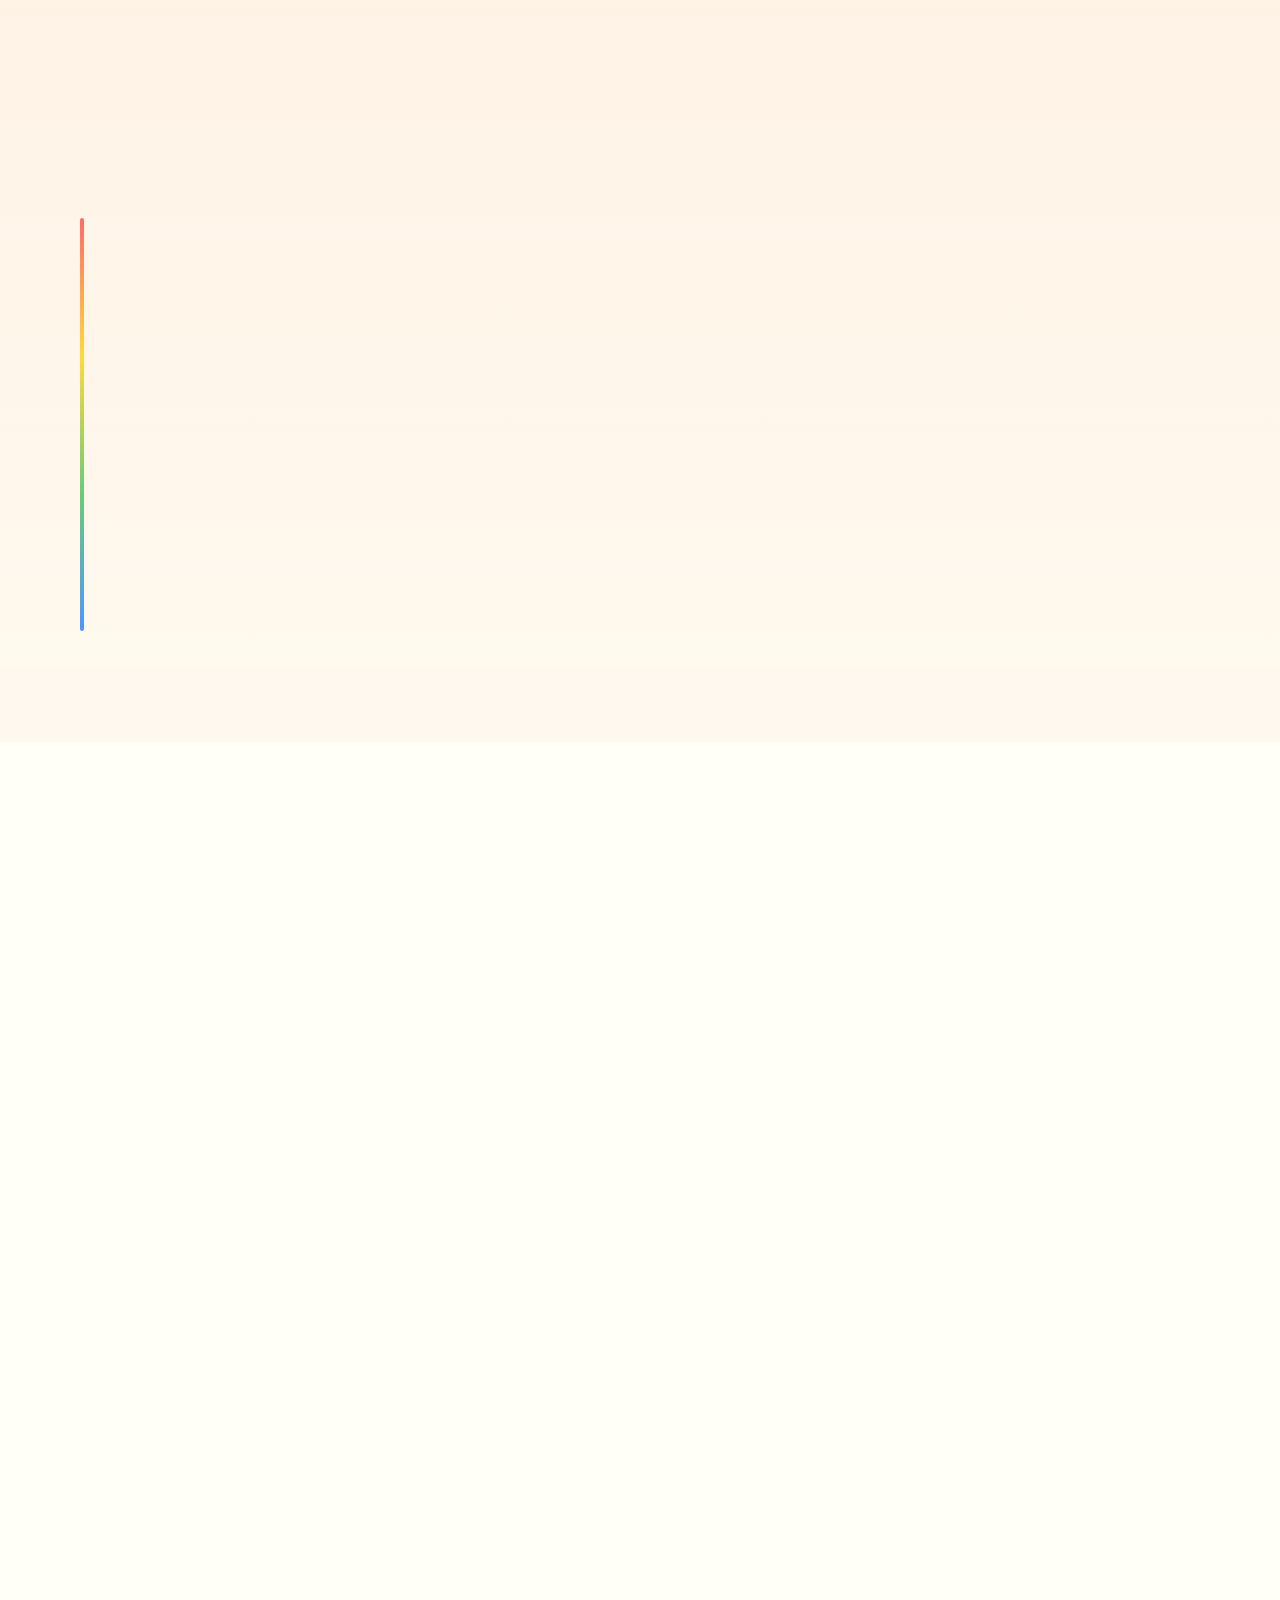
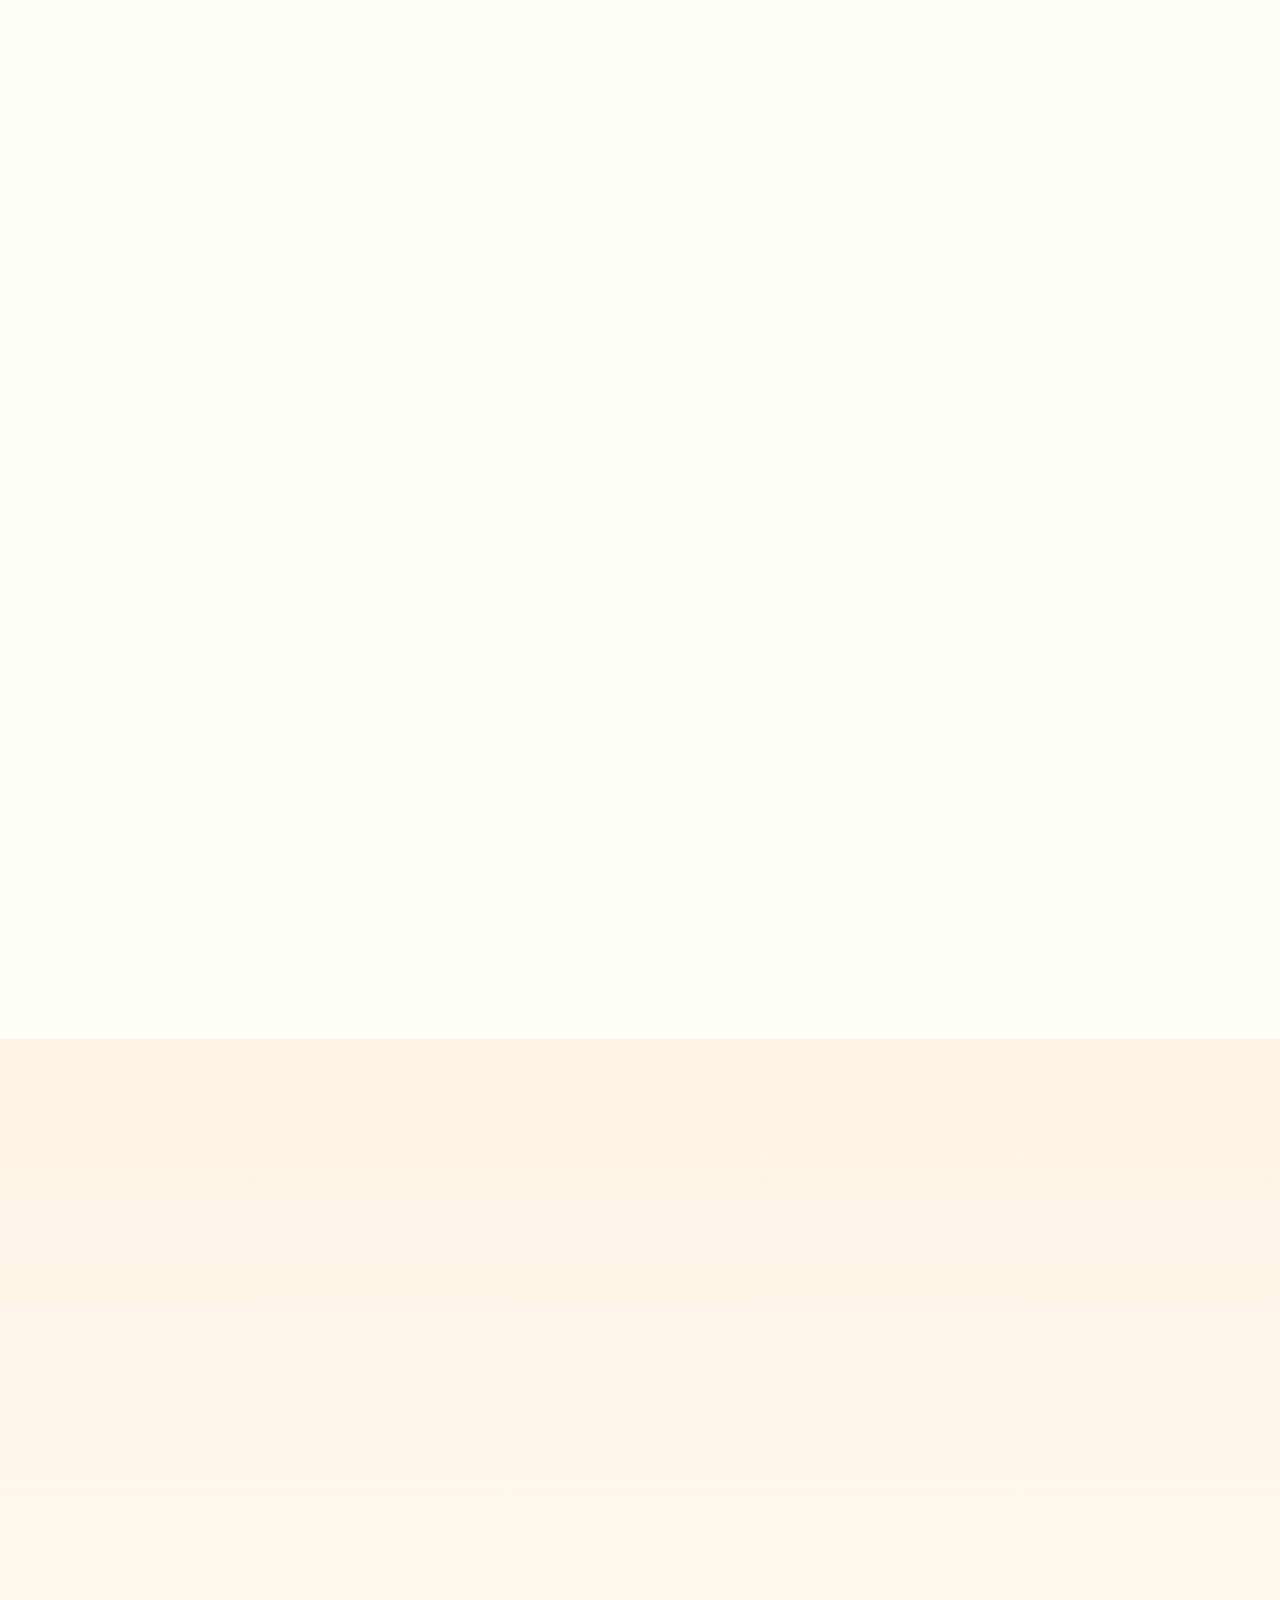
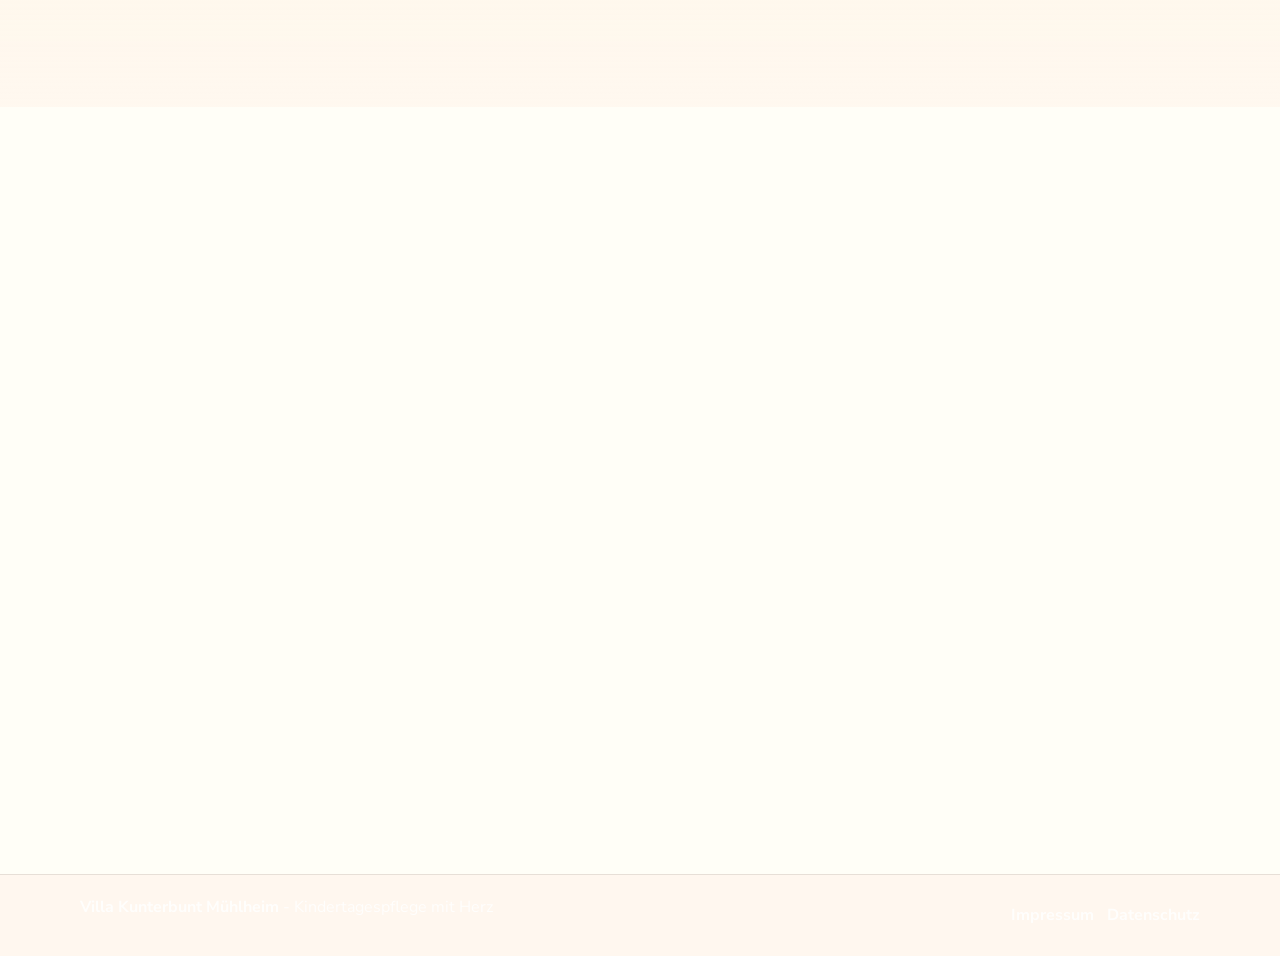
==== commit 753ba1e6: "Redesign: multi-page layout, parallax, joyful children's design, real content" ====
--- a/index.html
+++ b/index.html
@@ -4,6 +4,270 @@
   <meta charset="UTF-8" />
   <meta name="viewport" content="width=device-width, initial-scale=1.0" />
   <title>Villa Kunterbunt Mühlheim | Kindertagespflege mit Herz</title>
+  <meta name="description" content="Villa Kunterbunt Mühlheim am Main – liebevolle, individuelle Kindertagespflege in kleiner Gruppe. Bundeszertifiziert. Seit 2007." />
+  <meta name="keywords" content="Kindertagespflege Mühlheim am Main, Tagesmutter Mühlheim, Betreuung U3, Villa Kunterbunt Mühlheim" />
+  <meta property="og:title" content="Villa Kunterbunt Mühlheim – Kindertagespflege mit Herz" />
+  <meta property="og:description" content="Liebevolle, individuelle Kindertagespflege in kleiner Gruppe. Bundeszertifiziert seit 2007." />
+  <meta property="og:type" content="website" />
+  <meta property="og:locale" content="de_DE" />
+  <link rel="preconnect" href="https://fonts.googleapis.com" />
+  <link rel="preconnect" href="https://fonts.gstatic.com" crossorigin />
+  <link href="https://fonts.googleapis.com/css2?family=Baloo+2:wght@700;800&family=Nunito:wght@400;600;700;800&display=swap" rel="stylesheet" />
+  <link rel="stylesheet" href="style.css" />
+  <script type="application/ld+json">{"@context":"https://schema.org","@type":"ChildCare","name":"Villa Kunterbunt Mühlheim","address":{"@type":"PostalAddress","addressLocality":"Mühlheim am Main","addressCountry":"DE"},"url":"https://www.villa-kunterbunt-muehlheim.de","description":"Kindertagespflege mit Herz in kleiner Gruppe, bundeszertifiziert, seit 2007."}</script>
+</head>
+<body>
+  <a class="skip-link" href="#main">Zum Inhalt springen</a>
+
+  <header class="site-header" id="site-header">
+    <nav class="nav container" aria-label="Hauptnavigation">
+      <a class="logo" href="index.html" aria-label="Villa Kunterbunt Startseite">
+        <div class="logo-mark" aria-hidden="true">VK</div>
+        <div class="logo-text"><strong>Villa Kunterbunt</strong><small>Mühlheim am Main</small></div>
+      </a>
+      <button class="nav-toggle" aria-expanded="false" aria-label="Menü öffnen" aria-controls="nav-menu">
+        <span></span><span></span><span></span>
+      </button>
+      <ul class="nav-menu" id="nav-menu">
+        <li><a href="index.html" class="active">Start</a></li>
+        <li><a href="ueber-mich.html">Über mich</a></li>
+        <li><a href="eingewohnung.html">Alltag & Eingewöhnung</a></li>
+        <li><a href="kontakt.html" class="nav-cta">Platz anfragen</a></li>
+      </ul>
+    </nav>
+  </header>
+
+  <main id="main">
+
+    <!-- ═══ HERO ═══ -->
+    <section class="hero">
+      <div class="hero-deco" aria-hidden="true">
+        <div class="blob" data-parallax="-0.14" style="width:480px;height:480px;background:radial-gradient(circle,rgba(255,217,61,.38),transparent 65%);right:-100px;top:-80px;"></div>
+        <div class="blob" data-parallax="-0.22" style="width:360px;height:360px;background:radial-gradient(circle,rgba(77,150,255,.28),transparent 65%);left:-70px;bottom:0;"></div>
+        <div class="blob" data-parallax="-0.09" style="width:200px;height:200px;background:radial-gradient(circle,rgba(107,203,119,.32),transparent 65%);left:52%;top:38%;"></div>
+        <div class="blob" data-parallax="-0.18" style="width:160px;height:160px;background:radial-gradient(circle,rgba(199,125,255,.38),transparent 65%);right:22%;top:14%;"></div>
+        <span class="deco-item" data-parallax="-0.07" style="right:7%;top:18%;font-size:2.8rem;">⭐</span>
+        <span class="deco-item" data-parallax="-0.13" style="right:28%;top:8%;font-size:1.6rem;">✨</span>
+        <span class="deco-item" data-parallax="-0.17" style="left:4%;bottom:32%;font-size:2.2rem;">🌸</span>
+        <span class="deco-item" data-parallax="-0.06" style="left:18%;top:14%;font-size:1.9rem;">🌿</span>
+        <span class="deco-item" data-parallax="-0.11" style="right:14%;bottom:22%;font-size:2rem;">💛</span>
+        <span class="deco-item" data-parallax="-0.15" style="left:38%;bottom:18%;font-size:1.5rem;">🦋</span>
+      </div>
+      <div class="container">
+        <div class="hero-content reveal">
+          <p class="kicker">Kindertagespflege in Mühlheim am Main</p>
+          <h1>Ein Ort, an dem<br>kleine Herzen <em>aufblühen</em>.</h1>
+          <p class="lead">In der Villa Kunterbunt begleite ich Ihr Kind liebevoll, individuell und mit viel Erfahrung durch die aufregendsten Jahre des Lebens – in einer kleinen, familiären Gruppe mit viel Zeit für jedes Kind.</p>
+          <div class="hero-cta">
+            <a href="kontakt.html" class="btn btn-primary">✨ Platz anfragen</a>
+            <a href="ueber-mich.html" class="btn btn-ghost">Mehr über mich</a>
+          </div>
+          <ul class="hero-badges">
+            <li>🏆 2× Bundeszertifiziert</li>
+            <li>🌿 Naturpädagogik</li>
+            <li>👶 Seit 2007</li>
+            <li>🏠 Mühlheim am Main</li>
+          </ul>
+        </div>
+      </div>
+    </section>
+
+    <!-- ═══ WAVE + STATS ═══ -->
+    <div class="wave" aria-hidden="true">
+      <svg xmlns="http://www.w3.org/2000/svg" viewBox="0 0 1440 70" preserveAspectRatio="none">
+        <path d="M0,35 C280,70 580,0 860,40 C1100,70 1280,10 1440,35 L1440,70 L0,70 Z" fill="#FFD93D"/>
+      </svg>
+    </div>
+    <div class="stats-strip">
+      <div class="container">
+        <div class="stats-grid">
+          <div class="stat-item reveal">
+            <div class="icon">📅</div>
+            <strong>Seit 2007</strong>
+            <span>Erfahrung & Herzblut</span>
+          </div>
+          <div class="stat-item reveal d1">
+            <div class="icon">🏆</div>
+            <strong>2×</strong>
+            <span>Bundeszertifiziert</span>
+          </div>
+          <div class="stat-item reveal d2">
+            <div class="icon">👶</div>
+            <strong>Bis 5</strong>
+            <span>Kinder in der Gruppe</span>
+          </div>
+          <div class="stat-item reveal d3">
+            <div class="icon">📍</div>
+            <strong>MKB</strong>
+            <span>Mühlheim am Main</span>
+          </div>
+        </div>
+      </div>
+    </div>
+    <div class="wave" aria-hidden="true">
+      <svg xmlns="http://www.w3.org/2000/svg" viewBox="0 0 1440 70" preserveAspectRatio="none">
+        <path d="M0,35 C280,0 580,70 860,30 C1100,0 1280,60 1440,35 L1440,0 L0,0 Z" fill="#FFD93D"/>
+      </svg>
+    </div>
+
+    <!-- ═══ FEATURES ═══ -->
+    <section class="section">
+      <div class="container">
+        <div class="section-head reveal">
+          <p class="kicker">Was uns besonders macht</p>
+          <h2>Liebevolle Betreuung auf höchstem Niveau</h2>
+        </div>
+        <div class="feature-grid">
+          <div class="feature-item reveal">
+            <div class="feature-icon fi-coral">🏡</div>
+            <h3>Familiäre Atmosphäre</h3>
+            <p>Kein Kindergarten-Trubel – ein echtes Zuhause auf Zeit mit persönlicher Beziehung zu jeder Betreuungsperson.</p>
+          </div>
+          <div class="feature-item reveal d1">
+            <div class="feature-icon fi-yellow">👁️</div>
+            <h3>Jedes Kind gesehen</h3>
+            <p>Kleine Gruppe = viel Zeit. Ich begleite jedes Kind individuell nach seinem Tempo und seinen Stärken.</p>
+          </div>
+          <div class="feature-item reveal d2">
+            <div class="feature-icon fi-mint">🌿</div>
+            <h3>Natur & Bewegung</h3>
+            <p>Wir sind täglich draußen! Spielplätze, Parkanlagen, Jahreszeiten erleben – denn draußen gibt es keine Grenzen.</p>
+          </div>
+          <div class="feature-item reveal d3">
+            <div class="feature-icon fi-blue">🍽️</div>
+            <h3>Frisch & regional</h3>
+            <p>Täglich frisch gekochtes Mittagessen, gemüselastig und regional – vom Markt oder dem ortsansässigen Händler.</p>
+          </div>
+          <div class="feature-item reveal">
+            <div class="feature-icon fi-purple">🤝</div>
+            <h3>Eltern als Partner</h3>
+            <p>Transparenz, offene Kommunikation und echte Zusammenarbeit. Sie sind immer Teil des Teams.</p>
+          </div>
+          <div class="feature-item reveal d1">
+            <div class="feature-icon fi-coral">🎓</div>
+            <h3>Top qualifiziert</h3>
+            <p>2 Bundeszertifikate, 20h Weiterbildung pro Jahr, Ersthelfer, §8a-Schulung und BEP-zertifiziert.</p>
+          </div>
+        </div>
+      </div>
+    </section>
+
+    <!-- ═══ WAVE + TEASER PAGES ═══ -->
+    <div class="wave" aria-hidden="true">
+      <svg xmlns="http://www.w3.org/2000/svg" viewBox="0 0 1440 60" preserveAspectRatio="none">
+        <path d="M0,30 C360,60 1080,0 1440,30 L1440,60 L0,60 Z" fill="#FFF9E6"/>
+      </svg>
+    </div>
+    <section class="section bg-yellow">
+      <div class="container">
+        <div class="section-head reveal">
+          <p class="kicker">Entdecke die Villa</p>
+          <h2>Alles, was Eltern wissen möchten</h2>
+        </div>
+        <div class="teaser-grid">
+          <a href="ueber-mich.html" class="teaser-card teaser-card-yellow reveal" style="text-decoration:none;color:inherit;">
+            <div class="teaser-icon">👩‍🏫</div>
+            <h3>Über mich & Konzept</h3>
+            <p>Wer ist Petra? Wie sieht das pädagogische Konzept aus? Warum Natur, Partizipation und kleine Gruppen so wichtig sind.</p>
+            <span class="teaser-link">Mehr erfahren →</span>
+            <span class="teaser-bg-icon" aria-hidden="true">👩‍🏫</span>
+          </a>
+          <a href="eingewohnung.html" class="teaser-card teaser-card-mint reveal d1" style="text-decoration:none;color:inherit;">
+            <div class="teaser-icon">🌅</div>
+            <h3>Alltag & Eingewöhnung</h3>
+            <p>Wie läuft ein Tag ab? Wie funktioniert die sanfte Eingewöhnung? Was gibt es zu essen, wohin gehen wir?</p>
+            <span class="teaser-link">Zum Tagesablauf →</span>
+            <span class="teaser-bg-icon" aria-hidden="true">🌅</span>
+          </a>
+          <a href="kontakt.html" class="teaser-card teaser-card-blue reveal d2" style="text-decoration:none;color:inherit;">
+            <div class="teaser-icon">💌</div>
+            <h3>Kontakt & Anfrage</h3>
+            <p>Direkt Kontakt aufnehmen, einen Betreuungsplatz anfragen oder Fragen stellen. Ich melde mich zeitnah zurück.</p>
+            <span class="teaser-link">Jetzt anfragen →</span>
+            <span class="teaser-bg-icon" aria-hidden="true">💌</span>
+          </a>
+        </div>
+      </div>
+    </section>
+    <div class="wave" aria-hidden="true">
+      <svg xmlns="http://www.w3.org/2000/svg" viewBox="0 0 1440 60" preserveAspectRatio="none">
+        <path d="M0,30 C360,0 1080,60 1440,30 L1440,0 L0,0 Z" fill="#FFF9E6"/>
+      </svg>
+    </div>
+
+    <!-- ═══ QUOTE ═══ -->
+    <section class="section">
+      <div class="container">
+        <div class="quote-block reveal" style="max-width:800px;margin-inline:auto;">
+          <blockquote>
+            „Die Arbeit mit den Kindern und auch die Zusammenarbeit mit Ihnen als Eltern machen mir nach wie vor sehr großen Spaß. Diesen Schritt habe ich bis heute noch nicht einmal bereut!"
+          </blockquote>
+          <cite>– Petra Orzechowski, Kindertagespflegeperson & Mentorin</cite>
+        </div>
+      </div>
+    </section>
+
+    <!-- ═══ CTA ═══ -->
+    <section class="cta-section">
+      <span class="cta-deco" style="top:10%;left:5%;">🌈</span>
+      <span class="cta-deco" style="bottom:15%;right:8%;">⭐</span>
+      <span class="cta-deco" style="top:20%;right:20%;">🌸</span>
+      <div class="container reveal">
+        <h2>Noch kein Platz angefragt?</h2>
+        <p class="cta-lead">Kommen Sie auf einen Kaffee vorbei und lernen Sie die Villa Kunterbunt kennen. Ich freue mich auf Sie und Ihr Kind!</p>
+        <div class="cta-row">
+          <a href="kontakt.html" class="btn btn-white">✨ Jetzt Platz anfragen</a>
+          <a href="eingewohnung.html" class="btn btn-ghost" style="border-color:rgba(255,255,255,.6);color:#fff;">Tagesablauf ansehen</a>
+        </div>
+      </div>
+    </section>
+
+  </main>
+
+  <footer class="site-footer">
+    <div class="container">
+      <div class="footer-grid">
+        <div class="footer-brand">
+          <div class="logo">
+            <div class="logo-mark" aria-hidden="true">VK</div>
+            <div class="logo-text"><strong style="color:#fff;">Villa Kunterbunt</strong><small>Mühlheim am Main</small></div>
+          </div>
+          <p>Liebevolle Kindertagespflege in familiärer Atmosphäre. Bundeszertifiziert. Seit 2007 für Familien aus Mühlheim am Main und Umgebung.</p>
+        </div>
+        <div class="footer-col">
+          <h4>Seiten</h4>
+          <ul>
+            <li><a href="index.html">Start</a></li>
+            <li><a href="ueber-mich.html">Über mich & Konzept</a></li>
+            <li><a href="eingewohnung.html">Alltag & Eingewöhnung</a></li>
+            <li><a href="kontakt.html">Kontakt & Anfrage</a></li>
+          </ul>
+        </div>
+        <div class="footer-col">
+          <h4>Rechtliches</h4>
+          <ul>
+            <li><a href="impressum.html">Impressum</a></li>
+            <li><a href="datenschutz.html">Datenschutz</a></li>
+          </ul>
+          <h4 style="margin-top:1.2rem;">Öffnungszeiten</h4>
+          <ul>
+            <li><a href="eingewohnung.html">Mo – Do: 8:00 – 15:45 Uhr</a></li>
+            <li><a href="eingewohnung.html">Freitag: 8:00 – 14:30 Uhr</a></li>
+          </ul>
+        </div>
+      </div>
+      <div class="footer-bottom">
+        <span>© 2024 Petra Orzechowski · Villa Kunterbunt Mühlheim · Alle Rechte vorbehalten</span>
+        <span>Made with ❤️ für Mühlheim am Main</span>
+      </div>
+    </div>
+  </footer>
+
+  <a class="floating-btn" href="kontakt.html" aria-label="Betreuungsplatz anfragen">💛 Platz anfragen</a>
+  <script src="script.js"></script>
+</body>
+</html>
+
   <meta name="description" content="Villa Kunterbunt Mühlheim am Main - liebevolle, individuelle Kindertagespflege in kleiner Gruppe. Jetzt Betreuungsplatz anfragen." />
   <meta name="keywords" content="Kindertagespflege Mühlheim am Main, Tagesmutter Mühlheim, Betreuung U3, Villa Kunterbunt Mühlheim" />
   <meta name="theme-color" content="#fde8d5" />
--- a/style.css
+++ b/style.css
@@ -1,5 +1,522 @@
+/* =====================================================
+   VILLA KUNTERBUNT — Design System
+   ===================================================== */
 :root {
-  --bg: #fffaf4;
+  --yellow: #FFD93D;
+  --coral: #FF6B6B;
+  --mint: #6BCB77;
+  --blue: #4D96FF;
+  --purple: #C77DFF;
+  --orange: #FF9F43;
+
+  --bg: #FFFEF7;
+  --bg-yellow: #FFF9E6;
+  --bg-coral: #FFF0EE;
+  --bg-mint: #EEFDF1;
+  --bg-blue: #EEF4FF;
+  --bg-purple: #F6EEFF;
+
+  --text: #1A1A2E;
+  --muted: #6B6880;
+  --card: #FFFFFF;
+  --border: rgba(26,26,46,0.09);
+
+  --radius: 18px;
+  --radius-lg: 28px;
+  --radius-full: 999px;
+  --shadow: 0 6px 28px rgba(26,26,46,0.10);
+  --shadow-lg: 0 14px 54px rgba(26,26,46,0.16);
+  --trans: 0.28s cubic-bezier(0.34,1.56,0.64,1);
+}
+
+/* ── RESET ── */
+*, *::before, *::after { box-sizing: border-box; margin: 0; padding: 0; }
+html { scroll-behavior: smooth; }
+body {
+  font-family: "Nunito", "Segoe UI", sans-serif;
+  color: var(--text); background: var(--bg);
+  line-height: 1.7; overflow-x: hidden;
+}
+img { max-width: 100%; display: block; }
+a { text-decoration: none; color: inherit; }
+ul { list-style: none; }
+
+/* ── SKIP LINK ── */
+.skip-link { position:absolute; left:-9999px; top:auto; width:1px; height:1px; overflow:hidden; }
+.skip-link:focus { left:1rem; top:1rem; width:auto; height:auto; background:#fff; padding:.75rem 1rem; border-radius:12px; z-index:999; }
+
+/* ── TYPOGRAPHY ── */
+h1,h2,h3,h4 {
+  font-family: "Baloo 2", "Nunito", sans-serif;
+  font-weight: 800; line-height: 1.15;
+}
+h1 { font-size: clamp(2.2rem, 6vw, 4.6rem); }
+h2 { font-size: clamp(1.7rem, 4vw, 2.9rem); }
+h3 { font-size: clamp(1.15rem, 2.5vw, 1.65rem); }
+p { margin-bottom: 1rem; }
+p:last-child { margin-bottom: 0; }
+.kicker {
+  display: inline-block; font-weight: 800; font-size: .78rem;
+  letter-spacing: .09em; text-transform: uppercase;
+  color: var(--coral); margin-bottom: .5rem;
+}
+
+/* ── LAYOUT ── */
+.container { width: min(1140px, 92vw); margin-inline: auto; }
+.section { padding: 5rem 0; position: relative; }
+.section-sm { padding: 3rem 0; }
+.section-head { text-align: center; max-width: 640px; margin-inline: auto; margin-bottom: 2.5rem; }
+
+/* ── BUTTONS ── */
+.btn {
+  display: inline-flex; align-items: center; gap: .45rem;
+  border: 0; border-radius: var(--radius-full);
+  padding: .85rem 1.7rem;
+  font: 800 1rem/1 "Nunito", sans-serif;
+  cursor: pointer; transition: var(--trans);
+}
+.btn-primary { background: var(--coral); color: #fff; box-shadow: 0 6px 22px rgba(255,107,107,.4); }
+.btn-primary:hover { transform: translateY(-3px) scale(1.03); box-shadow: 0 12px 30px rgba(255,107,107,.5); }
+.btn-yellow { background: var(--yellow); color: var(--text); box-shadow: 0 6px 20px rgba(255,217,61,.4); }
+.btn-yellow:hover { transform: translateY(-3px) scale(1.03); }
+.btn-ghost { background: transparent; border: 2.5px solid var(--coral); color: var(--coral); }
+.btn-ghost:hover { background: var(--coral); color: #fff; transform: translateY(-2px); }
+.btn-white { background: #fff; color: var(--coral); box-shadow: var(--shadow); }
+.btn-white:hover { transform: translateY(-3px); box-shadow: var(--shadow-lg); }
+a:focus-visible, button:focus-visible, input:focus-visible, textarea:focus-visible {
+  outline: 3px solid var(--coral); outline-offset: 2px;
+}
+
+/* ── HEADER ── */
+.site-header {
+  position: fixed; top: 0; left: 0; right: 0; z-index: 200;
+  transition: background .3s, box-shadow .3s;
+}
+.site-header.scrolled {
+  background: rgba(255,254,247,.95); backdrop-filter: blur(12px);
+  box-shadow: 0 2px 24px rgba(26,26,46,.1);
+}
+.nav { display: flex; align-items: center; justify-content: space-between; min-height: 76px; }
+.logo { display: flex; align-items: center; gap: .7rem; font-weight: 800; }
+.logo-mark {
+  width: 48px; height: 48px; border-radius: 14px;
+  display: grid; place-items: center;
+  font-family: "Baloo 2", sans-serif; font-weight: 800; font-size: 1.1rem;
+  color: #fff;
+  background: linear-gradient(135deg, var(--coral), var(--orange));
+  box-shadow: 0 4px 18px rgba(255,107,107,.4);
+  flex-shrink: 0;
+}
+.logo-text strong { display: block; line-height: 1.1; font-size: .98rem; font-family: "Baloo 2", sans-serif; }
+.logo-text small { color: var(--muted); font-size: .76rem; font-weight: 700; }
+.nav-menu { display: flex; align-items: center; gap: .2rem; }
+.nav-menu a {
+  padding: .5rem .95rem; border-radius: var(--radius-full);
+  font-weight: 800; font-size: .93rem; transition: .2s;
+}
+.nav-menu a:hover { background: var(--bg-yellow); color: var(--coral); }
+.nav-menu a.active { background: var(--bg-coral); color: var(--coral); }
+.nav-cta {
+  background: var(--coral) !important; color: #fff !important;
+  padding: .6rem 1.25rem !important;
+  box-shadow: 0 4px 16px rgba(255,107,107,.3);
+}
+.nav-cta:hover { transform: translateY(-2px); box-shadow: 0 8px 24px rgba(255,107,107,.45) !important; }
+.nav-toggle {
+  display: none; background: none; border: none; cursor: pointer;
+  width: 44px; height: 44px;
+  flex-direction: column; align-items: center; justify-content: center; gap: 6px;
+}
+.nav-toggle span {
+  display: block; width: 28px; height: 3px;
+  background: var(--text); border-radius: 3px;
+  transition: .3s cubic-bezier(.68,-.6,.32,1.6);
+}
+.nav-toggle.open span:nth-child(1) { transform: translateY(9px) rotate(45deg); }
+.nav-toggle.open span:nth-child(2) { transform: scaleX(0); opacity: 0; }
+.nav-toggle.open span:nth-child(3) { transform: translateY(-9px) rotate(-45deg); }
+
+/* ── HERO (landing) ── */
+.hero {
+  min-height: 100vh; display: flex; align-items: center;
+  position: relative; overflow: clip; padding: 7rem 0 4rem;
+  background: linear-gradient(135deg, #FFFEF7 0%, #FFF0EE 38%, #EEF4FF 68%, #EEFDF1 100%);
+}
+.hero-deco { position: absolute; inset: 0; pointer-events: none; }
+.blob {
+  position: absolute; border-radius: 50%;
+  will-change: transform; pointer-events: none;
+}
+.hero-content { position: relative; z-index: 2; max-width: 720px; }
+.hero h1 { margin-bottom: .9rem; }
+.hero h1 em { font-style: normal; color: var(--coral); }
+.hero .lead { font-size: clamp(1.05rem,2vw,1.28rem); color: #4A4560; margin-bottom: 1.8rem; }
+.hero-cta { display: flex; flex-wrap: wrap; gap: .8rem; margin-bottom: 2rem; }
+.hero-badges { display: flex; flex-wrap: wrap; gap: .55rem; }
+.hero-badges li {
+  background: #fff; border: 2px solid var(--border);
+  border-radius: var(--radius-full); padding: .38rem .85rem;
+  font-weight: 800; font-size: .88rem;
+}
+
+/* ── DECO ITEMS (floating emoji/shapes) ── */
+.deco-item {
+  position: absolute; pointer-events: none; will-change: transform;
+  user-select: none; line-height: 1;
+}
+
+/* ── WAVE DIVIDER ── */
+.wave { line-height: 0; display: block; overflow: hidden; }
+.wave svg { display: block; width: 100%; }
+
+/* ── STATS STRIP ── */
+.stats-strip { background: var(--yellow); padding: 2.5rem 0; overflow: hidden; position: relative; }
+.stats-grid { display: grid; grid-template-columns: repeat(4,1fr); gap: 1rem; text-align: center; }
+.stat-item .icon { font-size: 2.2rem; margin-bottom: .3rem; }
+.stat-item strong {
+  display: block; font-family: "Baloo 2", sans-serif;
+  font-size: clamp(2rem,4vw,3.4rem); font-weight: 800; line-height: 1; color: var(--text);
+}
+.stat-item span { font-weight: 800; font-size: .88rem; color: #4A3C00; }
+
+/* ── TEASER CARDS ── */
+.teaser-grid { display: grid; grid-template-columns: repeat(3,1fr); gap: 1.5rem; }
+.teaser-card {
+  background: var(--card); border-radius: var(--radius-lg);
+  padding: 2rem 1.8rem; box-shadow: var(--shadow);
+  transition: var(--trans); position: relative; overflow: hidden;
+  border: 2.5px solid transparent;
+  display: flex; flex-direction: column;
+}
+.teaser-card:hover { transform: translateY(-8px) rotate(.4deg); box-shadow: var(--shadow-lg); }
+.teaser-card-yellow:hover { border-color: var(--yellow); }
+.teaser-card-mint:hover   { border-color: var(--mint); }
+.teaser-card-blue:hover   { border-color: var(--blue); }
+.teaser-icon { font-size: 3rem; margin-bottom: .8rem; }
+.teaser-card h3 { margin-bottom: .5rem; }
+.teaser-card p { color: var(--muted); flex: 1; margin-bottom: 1.2rem; }
+.teaser-link { font-weight: 800; display: inline-flex; align-items: center; gap: .3rem; transition: gap .2s; }
+.teaser-link:hover { gap: .55rem; }
+.teaser-card-yellow .teaser-link { color: #B38600; }
+.teaser-card-mint .teaser-link   { color: #2F8C4B; }
+.teaser-card-blue .teaser-link   { color: var(--blue); }
+.teaser-bg-icon {
+  position: absolute; right: -14px; bottom: -18px;
+  font-size: 7.5rem; opacity: .06; pointer-events: none; line-height: 1;
+}
+
+/* ── FEATURES ── */
+.feature-grid { display: grid; grid-template-columns: repeat(auto-fit,minmax(200px,1fr)); gap: 1.5rem; }
+.feature-item { text-align: center; padding: 1.4rem 1rem; }
+.feature-icon {
+  width: 72px; height: 72px; border-radius: 20px;
+  display: grid; place-items: center; font-size: 2rem;
+  margin: 0 auto .9rem;
+}
+.fi-yellow { background: var(--bg-yellow); }
+.fi-coral  { background: var(--bg-coral); }
+.fi-mint   { background: var(--bg-mint); }
+.fi-blue   { background: var(--bg-blue); }
+.fi-purple { background: var(--bg-purple); }
+.feature-item h3 { font-size: 1.05rem; margin-bottom: .35rem; }
+.feature-item p  { color: var(--muted); font-size: .9rem; }
+
+/* ── GENERIC CARD ── */
+.card {
+  background: var(--card); border-radius: var(--radius);
+  padding: 1.5rem; box-shadow: var(--shadow);
+  border: 2px solid var(--border); transition: .2s ease;
+}
+.card:hover { transform: translateY(-4px); box-shadow: var(--shadow-lg); }
+
+/* ── SPLIT LAYOUT ── */
+.split { display: grid; grid-template-columns: repeat(2,1fr); gap: 3rem; align-items: center; }
+.split.rev > *:first-child { order: 2; }
+
+/* ── IMAGE PLACEHOLDER ── */
+.img-ph {
+  background: linear-gradient(135deg, var(--bg-yellow), var(--bg-coral));
+  border-radius: var(--radius-lg); min-height: 320px;
+  display: grid; place-items: center; text-align: center; padding: 2rem;
+  font-weight: 800; color: var(--muted);
+  border: 3px dashed rgba(26,26,46,.15);
+}
+
+/* ── PAGE HERO (sub-pages) ── */
+.page-hero {
+  padding: 8.5rem 0 3.5rem; position: relative; overflow: clip;
+}
+.page-hero-content { position: relative; z-index: 2; }
+.page-hero h1 { margin-bottom: .8rem; }
+.page-hero .lead { font-size: 1.12rem; color: var(--muted); max-width: 600px; }
+
+/* ── SECTION BACKGROUNDS ── */
+.bg-yellow { background: var(--bg-yellow); }
+.bg-coral  { background: var(--bg-coral); }
+.bg-mint   { background: var(--bg-mint); }
+.bg-blue   { background: var(--bg-blue); }
+.bg-purple { background: var(--bg-purple); }
+.bg-dark   { background: var(--text); color: #fff; }
+.bg-dark .kicker { color: var(--yellow); }
+
+/* ── TIMELINE (career) ── */
+.timeline { position: relative; padding-left: 2.2rem; }
+.timeline::before {
+  content: ""; position: absolute; left: 0; top: 0; bottom: 0;
+  width: 4px; border-radius: 2px;
+  background: linear-gradient(to bottom, var(--coral), var(--yellow), var(--mint), var(--blue));
+}
+.tl-item { position: relative; padding: 0 0 2.2rem 2rem; }
+.tl-item:last-child { padding-bottom: 0; }
+.tl-dot {
+  position: absolute; left: -2.55rem; top: .2rem;
+  width: 20px; height: 20px; border-radius: 50%;
+  background: #fff; border: 4px solid var(--coral);
+  box-shadow: 0 2px 10px rgba(255,107,107,.4);
+}
+.tl-year {
+  display: inline-block; background: var(--bg-coral); color: var(--coral);
+  padding: .2rem .7rem; border-radius: var(--radius-full);
+  font-weight: 800; font-size: .83rem; margin-bottom: .4rem;
+}
+.tl-item h4 { margin-bottom: .3rem; }
+.tl-item p  { color: var(--muted); font-size: .93rem; margin: 0; }
+
+/* ── CERT CARDS ── */
+.cert-cards { display: grid; grid-template-columns: repeat(auto-fit,minmax(250px,1fr)); gap: 1.2rem; }
+.cert-card {
+  background: var(--card); border-radius: var(--radius); padding: 1.3rem 1.5rem;
+  box-shadow: var(--shadow); border-top: 4px solid var(--coral);
+}
+.cert-card .year { font-family: "Baloo 2", sans-serif; font-size: 2.2rem; font-weight: 800; color: var(--coral); line-height: 1; }
+.cert-card h4 { margin: .2rem 0 .15rem; }
+.cert-card p { color: var(--muted); font-size: .88rem; margin: 0; }
+
+/* ── QUOTE ── */
+.quote-block {
+  border-radius: var(--radius-lg); padding: 2.5rem 2.5rem 2.5rem 5rem;
+  background: linear-gradient(135deg, var(--bg-yellow), var(--bg-coral));
+  position: relative; border-left: 6px solid var(--yellow);
+}
+.quote-block::before {
+  content: "\201C"; font-family: "Baloo 2", sans-serif; font-size: 9rem; line-height: .7;
+  position: absolute; top: 1.2rem; left: 1.2rem;
+  color: var(--yellow); opacity: .55;
+}
+.quote-block blockquote { font-size: clamp(1.05rem,2vw,1.3rem); font-weight: 700; font-style: italic; }
+.quote-block cite { display: block; margin-top: .9rem; font-style: normal; font-weight: 800; color: var(--coral); }
+
+/* ── STEP CARDS (Eingewöhnung) ── */
+.steps { display: grid; gap: 1.2rem; counter-reset: step; }
+.step-item {
+  display: flex; gap: 1.2rem; align-items: flex-start;
+  background: var(--card); border-radius: var(--radius);
+  padding: 1.3rem 1.5rem; box-shadow: var(--shadow);
+  counter-increment: step; transition: .2s;
+}
+.step-item:hover { transform: translateX(6px); }
+.step-num {
+  flex-shrink: 0; width: 50px; height: 50px; border-radius: 50%;
+  background: linear-gradient(135deg, var(--coral), var(--orange));
+  color: #fff; display: grid; place-items: center;
+  font-family: "Baloo 2", sans-serif; font-weight: 800; font-size: 1.35rem;
+  box-shadow: 0 4px 14px rgba(255,107,107,.35);
+}
+.step-body h4 { margin-bottom: .3rem; }
+.step-body p  { color: var(--muted); font-size: .92rem; margin: 0; }
+
+/* ── TIME STEPS (Tagesablauf) ── */
+.time-steps { display: grid; gap: .85rem; }
+.time-step {
+  display: flex; gap: 1.2rem; align-items: center;
+  background: var(--card); border-radius: var(--radius);
+  padding: 1rem 1.3rem; box-shadow: 0 3px 16px rgba(26,26,46,.08);
+  border-left: 5px solid var(--step-color, var(--coral));
+  transition: .2s;
+}
+.time-step:hover { transform: translateX(5px); }
+.step-emoji { font-size: 1.9rem; flex-shrink: 0; }
+.step-time  { font-family: "Baloo 2", sans-serif; font-weight: 800; font-size: .92rem; color: var(--step-color, var(--coral)); min-width: 110px; white-space: nowrap; }
+.step-info h4 { margin-bottom: .15rem; }
+.step-info p  { color: var(--muted); font-size: .9rem; margin: 0; }
+
+/* ── ACTIVITY CARDS ── */
+.activity-grid { display: grid; grid-template-columns: repeat(auto-fit,minmax(180px,1fr)); gap: 1rem; }
+.activity-card {
+  background: var(--card); border-radius: var(--radius); padding: 1.2rem;
+  text-align: center; box-shadow: var(--shadow); transition: var(--trans);
+  border: 2.5px solid transparent;
+}
+.activity-card:hover { transform: translateY(-5px) scale(1.02); border-color: var(--yellow); }
+.activity-card .icon { font-size: 2.6rem; margin-bottom: .5rem; }
+.activity-card h4 { font-size: .95rem; }
+.activity-card p { color: var(--muted); font-size: .85rem; margin: 0; }
+
+/* ── KOSTEN ── */
+.kosten-card {
+  background: linear-gradient(135deg, var(--coral), var(--orange));
+  border-radius: var(--radius-lg); padding: 2.5rem;
+  color: #fff; text-align: center;
+}
+.kosten-card .price { font-family: "Baloo 2", sans-serif; font-size: 3.6rem; font-weight: 800; line-height: 1; margin: .5rem 0 .2rem; }
+.kosten-card .price-label { font-size: 1rem; opacity: .9; margin-bottom: 1rem; }
+.kosten-card p { opacity: .92; max-width: 440px; margin-inline: auto; }
+
+/* ── HOURS ── */
+.hours-grid { display: grid; gap: .7rem; }
+.hours-item {
+  display: flex; justify-content: space-between; align-items: center;
+  background: var(--card); border-radius: 12px; padding: .9rem 1.2rem;
+  font-weight: 700; border-left: 4px solid var(--mint);
+}
+.hours-day  { color: var(--muted); }
+.hours-time { color: var(--text); font-weight: 800; }
+
+/* ── FORM ── */
+.form-card {
+  background: var(--card); border-radius: var(--radius-lg);
+  padding: 2rem 2rem 1.5rem; box-shadow: var(--shadow-lg);
+  border: 2px solid var(--border);
+}
+.form-group { margin-bottom: 1.2rem; }
+label { display: block; font-weight: 800; margin-bottom: .4rem; font-size: .88rem; }
+input, textarea, select {
+  width: 100%; border: 2px solid var(--border); border-radius: 12px;
+  padding: .8rem 1rem; font: 700 .95rem "Nunito", sans-serif;
+  background: var(--bg); transition: .2s;
+}
+input:focus, textarea:focus { border-color: var(--coral); background: #fff; outline: none; }
+textarea { resize: vertical; }
+.form-message { min-height: 1.4rem; font-weight: 800; margin-top: .5rem; }
+.form-message.ok  { color: var(--mint); }
+.form-message.err { color: var(--coral); }
+
+/* ── FAQ ── */
+.faq-list { display: grid; gap: .8rem; }
+.faq-item {
+  background: var(--card); border-radius: var(--radius);
+  overflow: hidden; box-shadow: 0 3px 16px rgba(26,26,46,.08);
+  border: 2.5px solid transparent; transition: .2s;
+}
+.faq-item.open { border-color: var(--yellow); }
+.faq-btn {
+  width: 100%; text-align: left; padding: 1.1rem 1.3rem;
+  background: none; border: none;
+  font: 800 1rem/1.3 "Nunito", sans-serif;
+  cursor: pointer; color: var(--text);
+  display: flex; align-items: center; justify-content: space-between; gap: .5rem;
+}
+.faq-btn::after { content: "+"; font-size: 1.5rem; font-weight: 800; color: var(--coral); flex-shrink: 0; transition: .25s; }
+.faq-item.open .faq-btn::after { content: "−"; }
+.faq-body { max-height: 0; overflow: hidden; transition: max-height .3s ease; }
+.faq-body-inner { padding: 0 1.3rem 1.2rem; color: var(--muted); font-weight: 600; }
+
+/* ── CTA SECTION ── */
+.cta-section {
+  background: linear-gradient(135deg, var(--coral), var(--orange), #FF6B9D);
+  padding: 5.5rem 0; text-align: center; color: #fff;
+  position: relative; overflow: hidden;
+}
+.cta-section h2 { color: #fff; margin-bottom: .8rem; }
+.cta-section .cta-lead { font-size: 1.12rem; opacity: .92; max-width: 520px; margin: 0 auto 2rem; }
+.cta-row { display: flex; justify-content: center; flex-wrap: wrap; gap: .8rem; }
+.cta-deco { position: absolute; pointer-events: none; font-size: 4rem; opacity: .08; }
+
+/* ── FLOATING CTA ── */
+.floating-btn {
+  position: fixed; bottom: 1.4rem; right: 1.4rem; z-index: 150;
+  background: linear-gradient(135deg, var(--coral), var(--orange));
+  color: #fff; border-radius: var(--radius-full);
+  padding: .9rem 1.4rem; font-weight: 800; font-size: .92rem;
+  box-shadow: 0 8px 28px rgba(255,107,107,.45);
+  transition: var(--trans);
+  animation: flt 3s ease-in-out infinite;
+}
+.floating-btn:hover { transform: translateY(-5px) scale(1.05); box-shadow: 0 14px 36px rgba(255,107,107,.55); animation: none; }
+@keyframes flt { 0%,100%{transform:translateY(0)} 50%{transform:translateY(-5px)} }
+
+/* ── GALLERY ── */
+.gallery-grid { display: grid; grid-template-columns: repeat(3,1fr); gap: 1rem; }
+.gallery-item {
+  aspect-ratio: 4/3; border-radius: var(--radius);
+  display: grid; place-items: center;
+  font-weight: 800; color: var(--muted); font-size: .9rem;
+  background: linear-gradient(135deg, var(--bg-yellow), var(--bg-mint));
+  border: 3px dashed rgba(26,26,46,.15);
+  transition: .2s; cursor: pointer;
+}
+.gallery-item:hover { transform: scale(1.03); border-style: solid; border-color: var(--yellow); }
+
+/* ── CONTACT INFO ── */
+.contact-info-list { display: grid; gap: .9rem; }
+.contact-info-item {
+  display: flex; gap: 1rem; align-items: flex-start;
+  background: var(--card); border-radius: var(--radius);
+  padding: 1rem 1.2rem; box-shadow: 0 3px 14px rgba(26,26,46,.07);
+}
+.ci-icon { font-size: 1.7rem; flex-shrink: 0; }
+.ci-label { font-weight: 800; font-size: .82rem; color: var(--muted); text-transform: uppercase; letter-spacing: .06em; }
+.ci-value { font-weight: 700; }
+
+/* ── FOOTER ── */
+.site-footer { background: var(--text); color: rgba(255,255,255,.82); padding: 3.5rem 0 1.5rem; }
+.footer-grid { display: grid; grid-template-columns: 2fr 1fr 1fr; gap: 2.5rem; margin-bottom: 2rem; }
+.footer-brand .logo-mark { background: linear-gradient(135deg, var(--coral), var(--orange)); margin-bottom: .8rem; }
+.footer-brand p { font-size: .88rem; color: rgba(255,255,255,.6); margin-top: .7rem; line-height: 1.6; }
+.footer-col h4 { color: #fff; margin-bottom: 1rem; font-size: .82rem; text-transform: uppercase; letter-spacing: .07em; }
+.footer-col ul { display: grid; gap: .5rem; }
+.footer-col a { color: rgba(255,255,255,.62); font-weight: 700; font-size: .88rem; transition: .2s; }
+.footer-col a:hover { color: var(--yellow); }
+.footer-bottom {
+  border-top: 1px solid rgba(255,255,255,.1); padding-top: 1.5rem;
+  display: flex; justify-content: space-between; align-items: center;
+  font-size: .82rem; color: rgba(255,255,255,.45); flex-wrap: wrap; gap: .5rem;
+}
+
+/* ── REVEAL ANIMATION ── */
+.reveal { opacity: 0; transform: translateY(22px); transition: opacity .6s ease, transform .6s ease; }
+.reveal.visible { opacity: 1; transform: translateY(0); }
+.d1 { transition-delay: .1s; }
+.d2 { transition-delay: .2s; }
+.d3 { transition-delay: .3s; }
+.d4 { transition-delay: .4s; }
+
+/* ── RESPONSIVE ── */
+@media (max-width: 1024px) {
+  .stats-grid { grid-template-columns: repeat(2,1fr); }
+  .footer-grid { grid-template-columns: 1fr 1fr; }
+  .footer-brand { grid-column: 1/-1; }
+}
+@media (max-width: 840px) {
+  .split { grid-template-columns: 1fr; gap: 2rem; }
+  .split.rev > *:first-child { order: 0; }
+  .teaser-grid { grid-template-columns: 1fr; }
+  .gallery-grid { grid-template-columns: repeat(2,1fr); }
+  .footer-grid { grid-template-columns: 1fr; }
+  .nav-toggle { display: flex; }
+  .nav-menu {
+    display: none; position: absolute; top: 76px; left: 0; right: 0;
+    background: rgba(255,254,247,.97); backdrop-filter: blur(12px);
+    flex-direction: column; padding: 1.5rem; gap: .3rem;
+    border-bottom: 2px solid var(--border);
+    box-shadow: 0 8px 30px rgba(26,26,46,.1);
+  }
+  .nav-menu.open { display: flex; }
+  .nav-menu a { padding: .75rem 1rem; }
+  .page-hero { padding: 7.5rem 0 2.5rem; }
+}
+@media (max-width: 480px) {
+  .stats-grid { grid-template-columns: repeat(2,1fr); }
+  .gallery-grid { grid-template-columns: 1fr; }
+  .time-step { flex-wrap: wrap; }
+}
+@media (prefers-reduced-motion: reduce) {
+  html { scroll-behavior: auto; }
+  *, *::before, *::after { animation: none !important; transition: none !important; }
+}
+
+/* ── LEGACY TOKENS (keep for impressum/datenschutz compatibility) ── */
+
   --bg-soft: #fff2e5;
   --surface: #ffffff;
   --text: #2f2a24;
--- a/style.css
+++ b/style.css
@@ -1,5 +1,522 @@
+/* =====================================================
+   VILLA KUNTERBUNT — Design System
+   ===================================================== */
 :root {
-  --bg: #fffaf4;
+  --yellow: #FFD93D;
+  --coral: #FF6B6B;
+  --mint: #6BCB77;
+  --blue: #4D96FF;
+  --purple: #C77DFF;
+  --orange: #FF9F43;
+
+  --bg: #FFFEF7;
+  --bg-yellow: #FFF9E6;
+  --bg-coral: #FFF0EE;
+  --bg-mint: #EEFDF1;
+  --bg-blue: #EEF4FF;
+  --bg-purple: #F6EEFF;
+
+  --text: #1A1A2E;
+  --muted: #6B6880;
+  --card: #FFFFFF;
+  --border: rgba(26,26,46,0.09);
+
+  --radius: 18px;
+  --radius-lg: 28px;
+  --radius-full: 999px;
+  --shadow: 0 6px 28px rgba(26,26,46,0.10);
+  --shadow-lg: 0 14px 54px rgba(26,26,46,0.16);
+  --trans: 0.28s cubic-bezier(0.34,1.56,0.64,1);
+}
+
+/* ── RESET ── */
+*, *::before, *::after { box-sizing: border-box; margin: 0; padding: 0; }
+html { scroll-behavior: smooth; }
+body {
+  font-family: "Nunito", "Segoe UI", sans-serif;
+  color: var(--text); background: var(--bg);
+  line-height: 1.7; overflow-x: hidden;
+}
+img { max-width: 100%; display: block; }
+a { text-decoration: none; color: inherit; }
+ul { list-style: none; }
+
+/* ── SKIP LINK ── */
+.skip-link { position:absolute; left:-9999px; top:auto; width:1px; height:1px; overflow:hidden; }
+.skip-link:focus { left:1rem; top:1rem; width:auto; height:auto; background:#fff; padding:.75rem 1rem; border-radius:12px; z-index:999; }
+
+/* ── TYPOGRAPHY ── */
+h1,h2,h3,h4 {
+  font-family: "Baloo 2", "Nunito", sans-serif;
+  font-weight: 800; line-height: 1.15;
+}
+h1 { font-size: clamp(2.2rem, 6vw, 4.6rem); }
+h2 { font-size: clamp(1.7rem, 4vw, 2.9rem); }
+h3 { font-size: clamp(1.15rem, 2.5vw, 1.65rem); }
+p { margin-bottom: 1rem; }
+p:last-child { margin-bottom: 0; }
+.kicker {
+  display: inline-block; font-weight: 800; font-size: .78rem;
+  letter-spacing: .09em; text-transform: uppercase;
+  color: var(--coral); margin-bottom: .5rem;
+}
+
+/* ── LAYOUT ── */
+.container { width: min(1140px, 92vw); margin-inline: auto; }
+.section { padding: 5rem 0; position: relative; }
+.section-sm { padding: 3rem 0; }
+.section-head { text-align: center; max-width: 640px; margin-inline: auto; margin-bottom: 2.5rem; }
+
+/* ── BUTTONS ── */
+.btn {
+  display: inline-flex; align-items: center; gap: .45rem;
+  border: 0; border-radius: var(--radius-full);
+  padding: .85rem 1.7rem;
+  font: 800 1rem/1 "Nunito", sans-serif;
+  cursor: pointer; transition: var(--trans);
+}
+.btn-primary { background: var(--coral); color: #fff; box-shadow: 0 6px 22px rgba(255,107,107,.4); }
+.btn-primary:hover { transform: translateY(-3px) scale(1.03); box-shadow: 0 12px 30px rgba(255,107,107,.5); }
+.btn-yellow { background: var(--yellow); color: var(--text); box-shadow: 0 6px 20px rgba(255,217,61,.4); }
+.btn-yellow:hover { transform: translateY(-3px) scale(1.03); }
+.btn-ghost { background: transparent; border: 2.5px solid var(--coral); color: var(--coral); }
+.btn-ghost:hover { background: var(--coral); color: #fff; transform: translateY(-2px); }
+.btn-white { background: #fff; color: var(--coral); box-shadow: var(--shadow); }
+.btn-white:hover { transform: translateY(-3px); box-shadow: var(--shadow-lg); }
+a:focus-visible, button:focus-visible, input:focus-visible, textarea:focus-visible {
+  outline: 3px solid var(--coral); outline-offset: 2px;
+}
+
+/* ── HEADER ── */
+.site-header {
+  position: fixed; top: 0; left: 0; right: 0; z-index: 200;
+  transition: background .3s, box-shadow .3s;
+}
+.site-header.scrolled {
+  background: rgba(255,254,247,.95); backdrop-filter: blur(12px);
+  box-shadow: 0 2px 24px rgba(26,26,46,.1);
+}
+.nav { display: flex; align-items: center; justify-content: space-between; min-height: 76px; }
+.logo { display: flex; align-items: center; gap: .7rem; font-weight: 800; }
+.logo-mark {
+  width: 48px; height: 48px; border-radius: 14px;
+  display: grid; place-items: center;
+  font-family: "Baloo 2", sans-serif; font-weight: 800; font-size: 1.1rem;
+  color: #fff;
+  background: linear-gradient(135deg, var(--coral), var(--orange));
+  box-shadow: 0 4px 18px rgba(255,107,107,.4);
+  flex-shrink: 0;
+}
+.logo-text strong { display: block; line-height: 1.1; font-size: .98rem; font-family: "Baloo 2", sans-serif; }
+.logo-text small { color: var(--muted); font-size: .76rem; font-weight: 700; }
+.nav-menu { display: flex; align-items: center; gap: .2rem; }
+.nav-menu a {
+  padding: .5rem .95rem; border-radius: var(--radius-full);
+  font-weight: 800; font-size: .93rem; transition: .2s;
+}
+.nav-menu a:hover { background: var(--bg-yellow); color: var(--coral); }
+.nav-menu a.active { background: var(--bg-coral); color: var(--coral); }
+.nav-cta {
+  background: var(--coral) !important; color: #fff !important;
+  padding: .6rem 1.25rem !important;
+  box-shadow: 0 4px 16px rgba(255,107,107,.3);
+}
+.nav-cta:hover { transform: translateY(-2px); box-shadow: 0 8px 24px rgba(255,107,107,.45) !important; }
+.nav-toggle {
+  display: none; background: none; border: none; cursor: pointer;
+  width: 44px; height: 44px;
+  flex-direction: column; align-items: center; justify-content: center; gap: 6px;
+}
+.nav-toggle span {
+  display: block; width: 28px; height: 3px;
+  background: var(--text); border-radius: 3px;
+  transition: .3s cubic-bezier(.68,-.6,.32,1.6);
+}
+.nav-toggle.open span:nth-child(1) { transform: translateY(9px) rotate(45deg); }
+.nav-toggle.open span:nth-child(2) { transform: scaleX(0); opacity: 0; }
+.nav-toggle.open span:nth-child(3) { transform: translateY(-9px) rotate(-45deg); }
+
+/* ── HERO (landing) ── */
+.hero {
+  min-height: 100vh; display: flex; align-items: center;
+  position: relative; overflow: clip; padding: 7rem 0 4rem;
+  background: linear-gradient(135deg, #FFFEF7 0%, #FFF0EE 38%, #EEF4FF 68%, #EEFDF1 100%);
+}
+.hero-deco { position: absolute; inset: 0; pointer-events: none; }
+.blob {
+  position: absolute; border-radius: 50%;
+  will-change: transform; pointer-events: none;
+}
+.hero-content { position: relative; z-index: 2; max-width: 720px; }
+.hero h1 { margin-bottom: .9rem; }
+.hero h1 em { font-style: normal; color: var(--coral); }
+.hero .lead { font-size: clamp(1.05rem,2vw,1.28rem); color: #4A4560; margin-bottom: 1.8rem; }
+.hero-cta { display: flex; flex-wrap: wrap; gap: .8rem; margin-bottom: 2rem; }
+.hero-badges { display: flex; flex-wrap: wrap; gap: .55rem; }
+.hero-badges li {
+  background: #fff; border: 2px solid var(--border);
+  border-radius: var(--radius-full); padding: .38rem .85rem;
+  font-weight: 800; font-size: .88rem;
+}
+
+/* ── DECO ITEMS (floating emoji/shapes) ── */
+.deco-item {
+  position: absolute; pointer-events: none; will-change: transform;
+  user-select: none; line-height: 1;
+}
+
+/* ── WAVE DIVIDER ── */
+.wave { line-height: 0; display: block; overflow: hidden; }
+.wave svg { display: block; width: 100%; }
+
+/* ── STATS STRIP ── */
+.stats-strip { background: var(--yellow); padding: 2.5rem 0; overflow: hidden; position: relative; }
+.stats-grid { display: grid; grid-template-columns: repeat(4,1fr); gap: 1rem; text-align: center; }
+.stat-item .icon { font-size: 2.2rem; margin-bottom: .3rem; }
+.stat-item strong {
+  display: block; font-family: "Baloo 2", sans-serif;
+  font-size: clamp(2rem,4vw,3.4rem); font-weight: 800; line-height: 1; color: var(--text);
+}
+.stat-item span { font-weight: 800; font-size: .88rem; color: #4A3C00; }
+
+/* ── TEASER CARDS ── */
+.teaser-grid { display: grid; grid-template-columns: repeat(3,1fr); gap: 1.5rem; }
+.teaser-card {
+  background: var(--card); border-radius: var(--radius-lg);
+  padding: 2rem 1.8rem; box-shadow: var(--shadow);
+  transition: var(--trans); position: relative; overflow: hidden;
+  border: 2.5px solid transparent;
+  display: flex; flex-direction: column;
+}
+.teaser-card:hover { transform: translateY(-8px) rotate(.4deg); box-shadow: var(--shadow-lg); }
+.teaser-card-yellow:hover { border-color: var(--yellow); }
+.teaser-card-mint:hover   { border-color: var(--mint); }
+.teaser-card-blue:hover   { border-color: var(--blue); }
+.teaser-icon { font-size: 3rem; margin-bottom: .8rem; }
+.teaser-card h3 { margin-bottom: .5rem; }
+.teaser-card p { color: var(--muted); flex: 1; margin-bottom: 1.2rem; }
+.teaser-link { font-weight: 800; display: inline-flex; align-items: center; gap: .3rem; transition: gap .2s; }
+.teaser-link:hover { gap: .55rem; }
+.teaser-card-yellow .teaser-link { color: #B38600; }
+.teaser-card-mint .teaser-link   { color: #2F8C4B; }
+.teaser-card-blue .teaser-link   { color: var(--blue); }
+.teaser-bg-icon {
+  position: absolute; right: -14px; bottom: -18px;
+  font-size: 7.5rem; opacity: .06; pointer-events: none; line-height: 1;
+}
+
+/* ── FEATURES ── */
+.feature-grid { display: grid; grid-template-columns: repeat(auto-fit,minmax(200px,1fr)); gap: 1.5rem; }
+.feature-item { text-align: center; padding: 1.4rem 1rem; }
+.feature-icon {
+  width: 72px; height: 72px; border-radius: 20px;
+  display: grid; place-items: center; font-size: 2rem;
+  margin: 0 auto .9rem;
+}
+.fi-yellow { background: var(--bg-yellow); }
+.fi-coral  { background: var(--bg-coral); }
+.fi-mint   { background: var(--bg-mint); }
+.fi-blue   { background: var(--bg-blue); }
+.fi-purple { background: var(--bg-purple); }
+.feature-item h3 { font-size: 1.05rem; margin-bottom: .35rem; }
+.feature-item p  { color: var(--muted); font-size: .9rem; }
+
+/* ── GENERIC CARD ── */
+.card {
+  background: var(--card); border-radius: var(--radius);
+  padding: 1.5rem; box-shadow: var(--shadow);
+  border: 2px solid var(--border); transition: .2s ease;
+}
+.card:hover { transform: translateY(-4px); box-shadow: var(--shadow-lg); }
+
+/* ── SPLIT LAYOUT ── */
+.split { display: grid; grid-template-columns: repeat(2,1fr); gap: 3rem; align-items: center; }
+.split.rev > *:first-child { order: 2; }
+
+/* ── IMAGE PLACEHOLDER ── */
+.img-ph {
+  background: linear-gradient(135deg, var(--bg-yellow), var(--bg-coral));
+  border-radius: var(--radius-lg); min-height: 320px;
+  display: grid; place-items: center; text-align: center; padding: 2rem;
+  font-weight: 800; color: var(--muted);
+  border: 3px dashed rgba(26,26,46,.15);
+}
+
+/* ── PAGE HERO (sub-pages) ── */
+.page-hero {
+  padding: 8.5rem 0 3.5rem; position: relative; overflow: clip;
+}
+.page-hero-content { position: relative; z-index: 2; }
+.page-hero h1 { margin-bottom: .8rem; }
+.page-hero .lead { font-size: 1.12rem; color: var(--muted); max-width: 600px; }
+
+/* ── SECTION BACKGROUNDS ── */
+.bg-yellow { background: var(--bg-yellow); }
+.bg-coral  { background: var(--bg-coral); }
+.bg-mint   { background: var(--bg-mint); }
+.bg-blue   { background: var(--bg-blue); }
+.bg-purple { background: var(--bg-purple); }
+.bg-dark   { background: var(--text); color: #fff; }
+.bg-dark .kicker { color: var(--yellow); }
+
+/* ── TIMELINE (career) ── */
+.timeline { position: relative; padding-left: 2.2rem; }
+.timeline::before {
+  content: ""; position: absolute; left: 0; top: 0; bottom: 0;
+  width: 4px; border-radius: 2px;
+  background: linear-gradient(to bottom, var(--coral), var(--yellow), var(--mint), var(--blue));
+}
+.tl-item { position: relative; padding: 0 0 2.2rem 2rem; }
+.tl-item:last-child { padding-bottom: 0; }
+.tl-dot {
+  position: absolute; left: -2.55rem; top: .2rem;
+  width: 20px; height: 20px; border-radius: 50%;
+  background: #fff; border: 4px solid var(--coral);
+  box-shadow: 0 2px 10px rgba(255,107,107,.4);
+}
+.tl-year {
+  display: inline-block; background: var(--bg-coral); color: var(--coral);
+  padding: .2rem .7rem; border-radius: var(--radius-full);
+  font-weight: 800; font-size: .83rem; margin-bottom: .4rem;
+}
+.tl-item h4 { margin-bottom: .3rem; }
+.tl-item p  { color: var(--muted); font-size: .93rem; margin: 0; }
+
+/* ── CERT CARDS ── */
+.cert-cards { display: grid; grid-template-columns: repeat(auto-fit,minmax(250px,1fr)); gap: 1.2rem; }
+.cert-card {
+  background: var(--card); border-radius: var(--radius); padding: 1.3rem 1.5rem;
+  box-shadow: var(--shadow); border-top: 4px solid var(--coral);
+}
+.cert-card .year { font-family: "Baloo 2", sans-serif; font-size: 2.2rem; font-weight: 800; color: var(--coral); line-height: 1; }
+.cert-card h4 { margin: .2rem 0 .15rem; }
+.cert-card p { color: var(--muted); font-size: .88rem; margin: 0; }
+
+/* ── QUOTE ── */
+.quote-block {
+  border-radius: var(--radius-lg); padding: 2.5rem 2.5rem 2.5rem 5rem;
+  background: linear-gradient(135deg, var(--bg-yellow), var(--bg-coral));
+  position: relative; border-left: 6px solid var(--yellow);
+}
+.quote-block::before {
+  content: "\201C"; font-family: "Baloo 2", sans-serif; font-size: 9rem; line-height: .7;
+  position: absolute; top: 1.2rem; left: 1.2rem;
+  color: var(--yellow); opacity: .55;
+}
+.quote-block blockquote { font-size: clamp(1.05rem,2vw,1.3rem); font-weight: 700; font-style: italic; }
+.quote-block cite { display: block; margin-top: .9rem; font-style: normal; font-weight: 800; color: var(--coral); }
+
+/* ── STEP CARDS (Eingewöhnung) ── */
+.steps { display: grid; gap: 1.2rem; counter-reset: step; }
+.step-item {
+  display: flex; gap: 1.2rem; align-items: flex-start;
+  background: var(--card); border-radius: var(--radius);
+  padding: 1.3rem 1.5rem; box-shadow: var(--shadow);
+  counter-increment: step; transition: .2s;
+}
+.step-item:hover { transform: translateX(6px); }
+.step-num {
+  flex-shrink: 0; width: 50px; height: 50px; border-radius: 50%;
+  background: linear-gradient(135deg, var(--coral), var(--orange));
+  color: #fff; display: grid; place-items: center;
+  font-family: "Baloo 2", sans-serif; font-weight: 800; font-size: 1.35rem;
+  box-shadow: 0 4px 14px rgba(255,107,107,.35);
+}
+.step-body h4 { margin-bottom: .3rem; }
+.step-body p  { color: var(--muted); font-size: .92rem; margin: 0; }
+
+/* ── TIME STEPS (Tagesablauf) ── */
+.time-steps { display: grid; gap: .85rem; }
+.time-step {
+  display: flex; gap: 1.2rem; align-items: center;
+  background: var(--card); border-radius: var(--radius);
+  padding: 1rem 1.3rem; box-shadow: 0 3px 16px rgba(26,26,46,.08);
+  border-left: 5px solid var(--step-color, var(--coral));
+  transition: .2s;
+}
+.time-step:hover { transform: translateX(5px); }
+.step-emoji { font-size: 1.9rem; flex-shrink: 0; }
+.step-time  { font-family: "Baloo 2", sans-serif; font-weight: 800; font-size: .92rem; color: var(--step-color, var(--coral)); min-width: 110px; white-space: nowrap; }
+.step-info h4 { margin-bottom: .15rem; }
+.step-info p  { color: var(--muted); font-size: .9rem; margin: 0; }
+
+/* ── ACTIVITY CARDS ── */
+.activity-grid { display: grid; grid-template-columns: repeat(auto-fit,minmax(180px,1fr)); gap: 1rem; }
+.activity-card {
+  background: var(--card); border-radius: var(--radius); padding: 1.2rem;
+  text-align: center; box-shadow: var(--shadow); transition: var(--trans);
+  border: 2.5px solid transparent;
+}
+.activity-card:hover { transform: translateY(-5px) scale(1.02); border-color: var(--yellow); }
+.activity-card .icon { font-size: 2.6rem; margin-bottom: .5rem; }
+.activity-card h4 { font-size: .95rem; }
+.activity-card p { color: var(--muted); font-size: .85rem; margin: 0; }
+
+/* ── KOSTEN ── */
+.kosten-card {
+  background: linear-gradient(135deg, var(--coral), var(--orange));
+  border-radius: var(--radius-lg); padding: 2.5rem;
+  color: #fff; text-align: center;
+}
+.kosten-card .price { font-family: "Baloo 2", sans-serif; font-size: 3.6rem; font-weight: 800; line-height: 1; margin: .5rem 0 .2rem; }
+.kosten-card .price-label { font-size: 1rem; opacity: .9; margin-bottom: 1rem; }
+.kosten-card p { opacity: .92; max-width: 440px; margin-inline: auto; }
+
+/* ── HOURS ── */
+.hours-grid { display: grid; gap: .7rem; }
+.hours-item {
+  display: flex; justify-content: space-between; align-items: center;
+  background: var(--card); border-radius: 12px; padding: .9rem 1.2rem;
+  font-weight: 700; border-left: 4px solid var(--mint);
+}
+.hours-day  { color: var(--muted); }
+.hours-time { color: var(--text); font-weight: 800; }
+
+/* ── FORM ── */
+.form-card {
+  background: var(--card); border-radius: var(--radius-lg);
+  padding: 2rem 2rem 1.5rem; box-shadow: var(--shadow-lg);
+  border: 2px solid var(--border);
+}
+.form-group { margin-bottom: 1.2rem; }
+label { display: block; font-weight: 800; margin-bottom: .4rem; font-size: .88rem; }
+input, textarea, select {
+  width: 100%; border: 2px solid var(--border); border-radius: 12px;
+  padding: .8rem 1rem; font: 700 .95rem "Nunito", sans-serif;
+  background: var(--bg); transition: .2s;
+}
+input:focus, textarea:focus { border-color: var(--coral); background: #fff; outline: none; }
+textarea { resize: vertical; }
+.form-message { min-height: 1.4rem; font-weight: 800; margin-top: .5rem; }
+.form-message.ok  { color: var(--mint); }
+.form-message.err { color: var(--coral); }
+
+/* ── FAQ ── */
+.faq-list { display: grid; gap: .8rem; }
+.faq-item {
+  background: var(--card); border-radius: var(--radius);
+  overflow: hidden; box-shadow: 0 3px 16px rgba(26,26,46,.08);
+  border: 2.5px solid transparent; transition: .2s;
+}
+.faq-item.open { border-color: var(--yellow); }
+.faq-btn {
+  width: 100%; text-align: left; padding: 1.1rem 1.3rem;
+  background: none; border: none;
+  font: 800 1rem/1.3 "Nunito", sans-serif;
+  cursor: pointer; color: var(--text);
+  display: flex; align-items: center; justify-content: space-between; gap: .5rem;
+}
+.faq-btn::after { content: "+"; font-size: 1.5rem; font-weight: 800; color: var(--coral); flex-shrink: 0; transition: .25s; }
+.faq-item.open .faq-btn::after { content: "−"; }
+.faq-body { max-height: 0; overflow: hidden; transition: max-height .3s ease; }
+.faq-body-inner { padding: 0 1.3rem 1.2rem; color: var(--muted); font-weight: 600; }
+
+/* ── CTA SECTION ── */
+.cta-section {
+  background: linear-gradient(135deg, var(--coral), var(--orange), #FF6B9D);
+  padding: 5.5rem 0; text-align: center; color: #fff;
+  position: relative; overflow: hidden;
+}
+.cta-section h2 { color: #fff; margin-bottom: .8rem; }
+.cta-section .cta-lead { font-size: 1.12rem; opacity: .92; max-width: 520px; margin: 0 auto 2rem; }
+.cta-row { display: flex; justify-content: center; flex-wrap: wrap; gap: .8rem; }
+.cta-deco { position: absolute; pointer-events: none; font-size: 4rem; opacity: .08; }
+
+/* ── FLOATING CTA ── */
+.floating-btn {
+  position: fixed; bottom: 1.4rem; right: 1.4rem; z-index: 150;
+  background: linear-gradient(135deg, var(--coral), var(--orange));
+  color: #fff; border-radius: var(--radius-full);
+  padding: .9rem 1.4rem; font-weight: 800; font-size: .92rem;
+  box-shadow: 0 8px 28px rgba(255,107,107,.45);
+  transition: var(--trans);
+  animation: flt 3s ease-in-out infinite;
+}
+.floating-btn:hover { transform: translateY(-5px) scale(1.05); box-shadow: 0 14px 36px rgba(255,107,107,.55); animation: none; }
+@keyframes flt { 0%,100%{transform:translateY(0)} 50%{transform:translateY(-5px)} }
+
+/* ── GALLERY ── */
+.gallery-grid { display: grid; grid-template-columns: repeat(3,1fr); gap: 1rem; }
+.gallery-item {
+  aspect-ratio: 4/3; border-radius: var(--radius);
+  display: grid; place-items: center;
+  font-weight: 800; color: var(--muted); font-size: .9rem;
+  background: linear-gradient(135deg, var(--bg-yellow), var(--bg-mint));
+  border: 3px dashed rgba(26,26,46,.15);
+  transition: .2s; cursor: pointer;
+}
+.gallery-item:hover { transform: scale(1.03); border-style: solid; border-color: var(--yellow); }
+
+/* ── CONTACT INFO ── */
+.contact-info-list { display: grid; gap: .9rem; }
+.contact-info-item {
+  display: flex; gap: 1rem; align-items: flex-start;
+  background: var(--card); border-radius: var(--radius);
+  padding: 1rem 1.2rem; box-shadow: 0 3px 14px rgba(26,26,46,.07);
+}
+.ci-icon { font-size: 1.7rem; flex-shrink: 0; }
+.ci-label { font-weight: 800; font-size: .82rem; color: var(--muted); text-transform: uppercase; letter-spacing: .06em; }
+.ci-value { font-weight: 700; }
+
+/* ── FOOTER ── */
+.site-footer { background: var(--text); color: rgba(255,255,255,.82); padding: 3.5rem 0 1.5rem; }
+.footer-grid { display: grid; grid-template-columns: 2fr 1fr 1fr; gap: 2.5rem; margin-bottom: 2rem; }
+.footer-brand .logo-mark { background: linear-gradient(135deg, var(--coral), var(--orange)); margin-bottom: .8rem; }
+.footer-brand p { font-size: .88rem; color: rgba(255,255,255,.6); margin-top: .7rem; line-height: 1.6; }
+.footer-col h4 { color: #fff; margin-bottom: 1rem; font-size: .82rem; text-transform: uppercase; letter-spacing: .07em; }
+.footer-col ul { display: grid; gap: .5rem; }
+.footer-col a { color: rgba(255,255,255,.62); font-weight: 700; font-size: .88rem; transition: .2s; }
+.footer-col a:hover { color: var(--yellow); }
+.footer-bottom {
+  border-top: 1px solid rgba(255,255,255,.1); padding-top: 1.5rem;
+  display: flex; justify-content: space-between; align-items: center;
+  font-size: .82rem; color: rgba(255,255,255,.45); flex-wrap: wrap; gap: .5rem;
+}
+
+/* ── REVEAL ANIMATION ── */
+.reveal { opacity: 0; transform: translateY(22px); transition: opacity .6s ease, transform .6s ease; }
+.reveal.visible { opacity: 1; transform: translateY(0); }
+.d1 { transition-delay: .1s; }
+.d2 { transition-delay: .2s; }
+.d3 { transition-delay: .3s; }
+.d4 { transition-delay: .4s; }
+
+/* ── RESPONSIVE ── */
+@media (max-width: 1024px) {
+  .stats-grid { grid-template-columns: repeat(2,1fr); }
+  .footer-grid { grid-template-columns: 1fr 1fr; }
+  .footer-brand { grid-column: 1/-1; }
+}
+@media (max-width: 840px) {
+  .split { grid-template-columns: 1fr; gap: 2rem; }
+  .split.rev > *:first-child { order: 0; }
+  .teaser-grid { grid-template-columns: 1fr; }
+  .gallery-grid { grid-template-columns: repeat(2,1fr); }
+  .footer-grid { grid-template-columns: 1fr; }
+  .nav-toggle { display: flex; }
+  .nav-menu {
+    display: none; position: absolute; top: 76px; left: 0; right: 0;
+    background: rgba(255,254,247,.97); backdrop-filter: blur(12px);
+    flex-direction: column; padding: 1.5rem; gap: .3rem;
+    border-bottom: 2px solid var(--border);
+    box-shadow: 0 8px 30px rgba(26,26,46,.1);
+  }
+  .nav-menu.open { display: flex; }
+  .nav-menu a { padding: .75rem 1rem; }
+  .page-hero { padding: 7.5rem 0 2.5rem; }
+}
+@media (max-width: 480px) {
+  .stats-grid { grid-template-columns: repeat(2,1fr); }
+  .gallery-grid { grid-template-columns: 1fr; }
+  .time-step { flex-wrap: wrap; }
+}
+@media (prefers-reduced-motion: reduce) {
+  html { scroll-behavior: auto; }
+  *, *::before, *::after { animation: none !important; transition: none !important; }
+}
+
+/* ── LEGACY TOKENS (keep for impressum/datenschutz compatibility) ── */
+
   --bg-soft: #fff2e5;
   --surface: #ffffff;
   --text: #2f2a24;
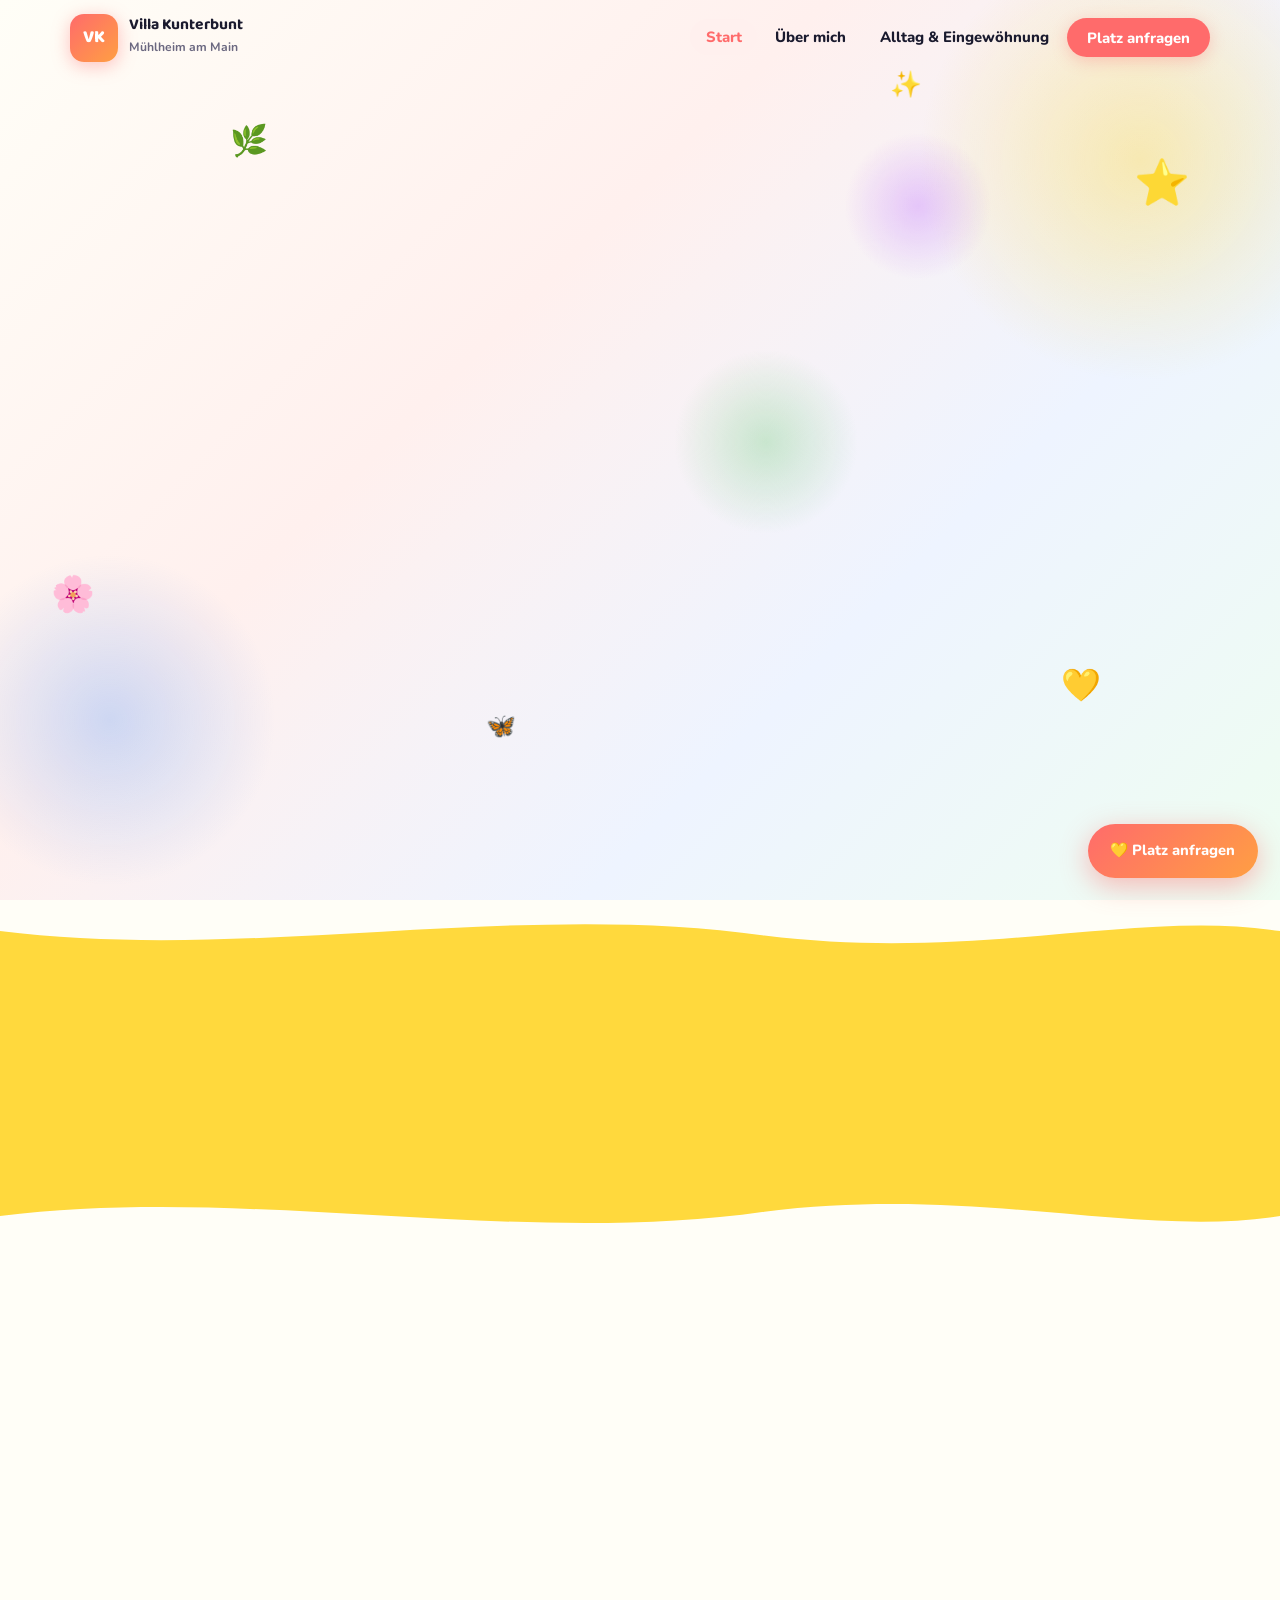
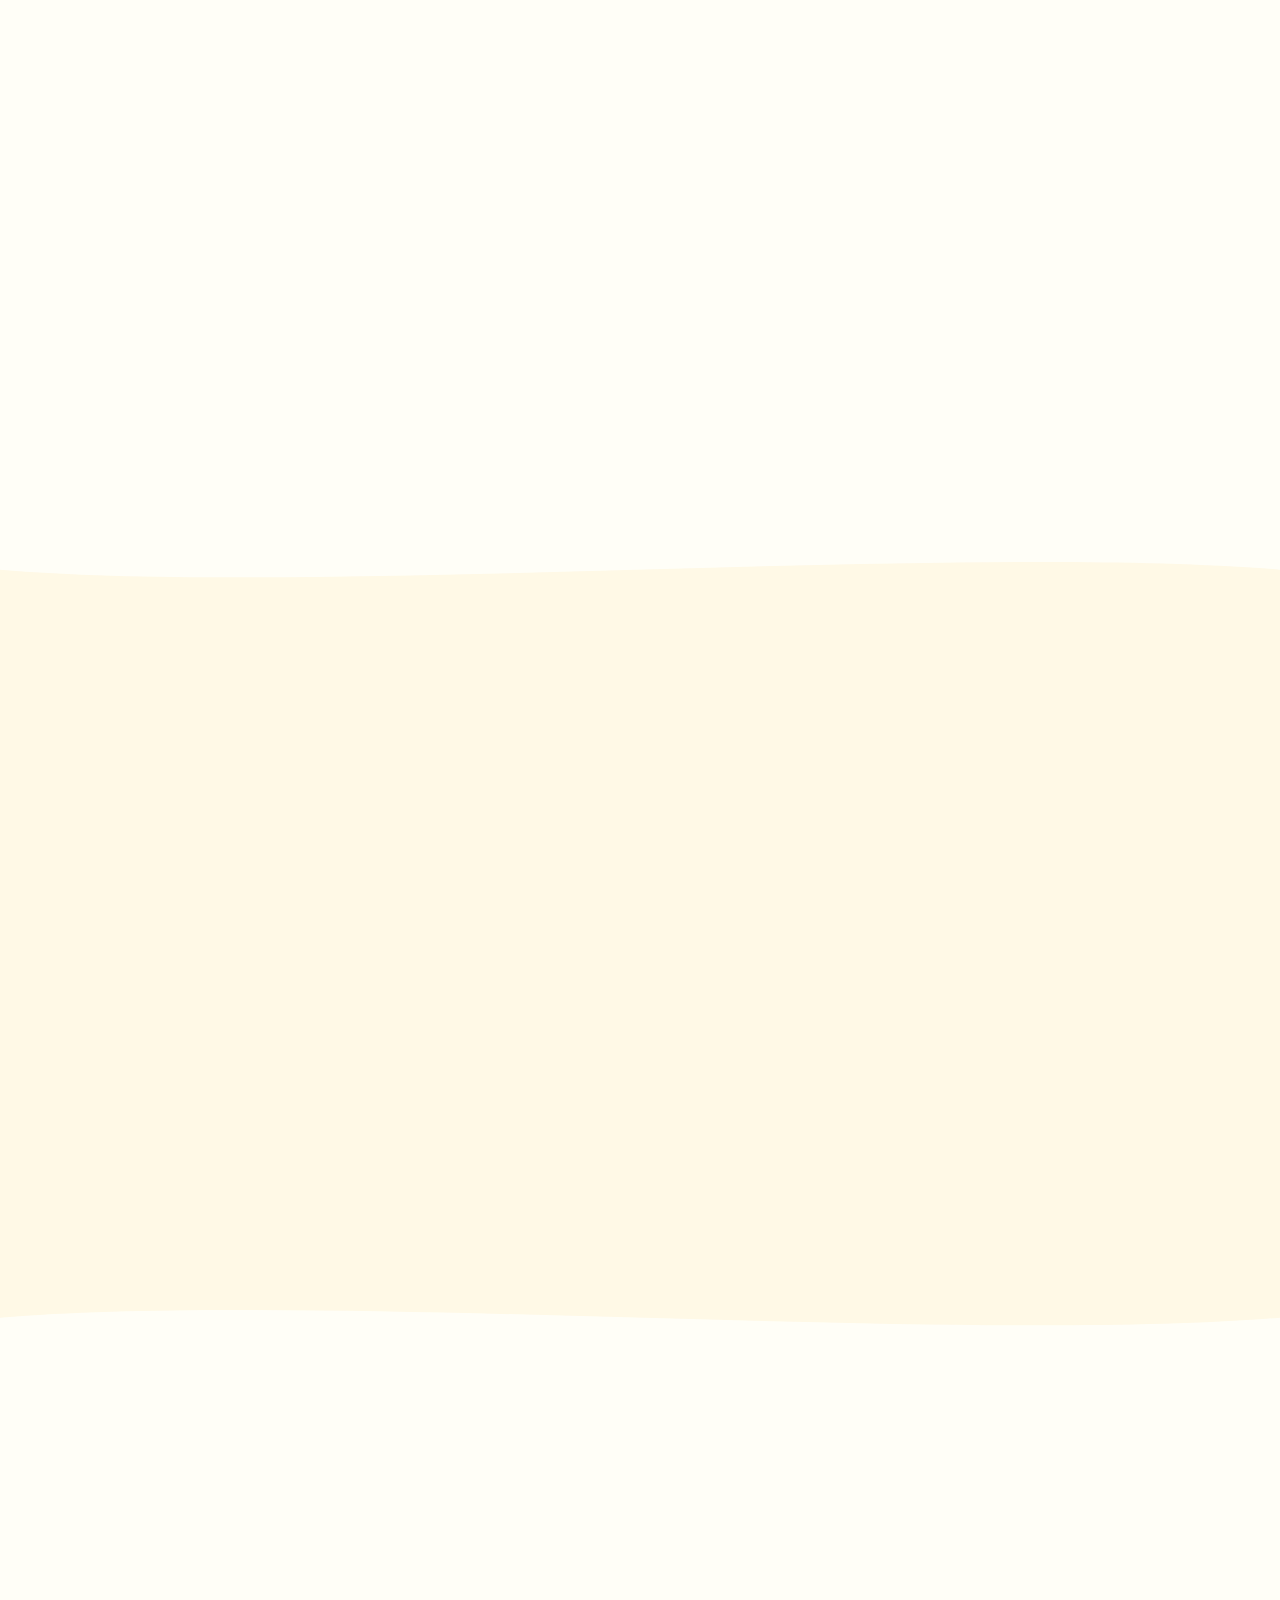
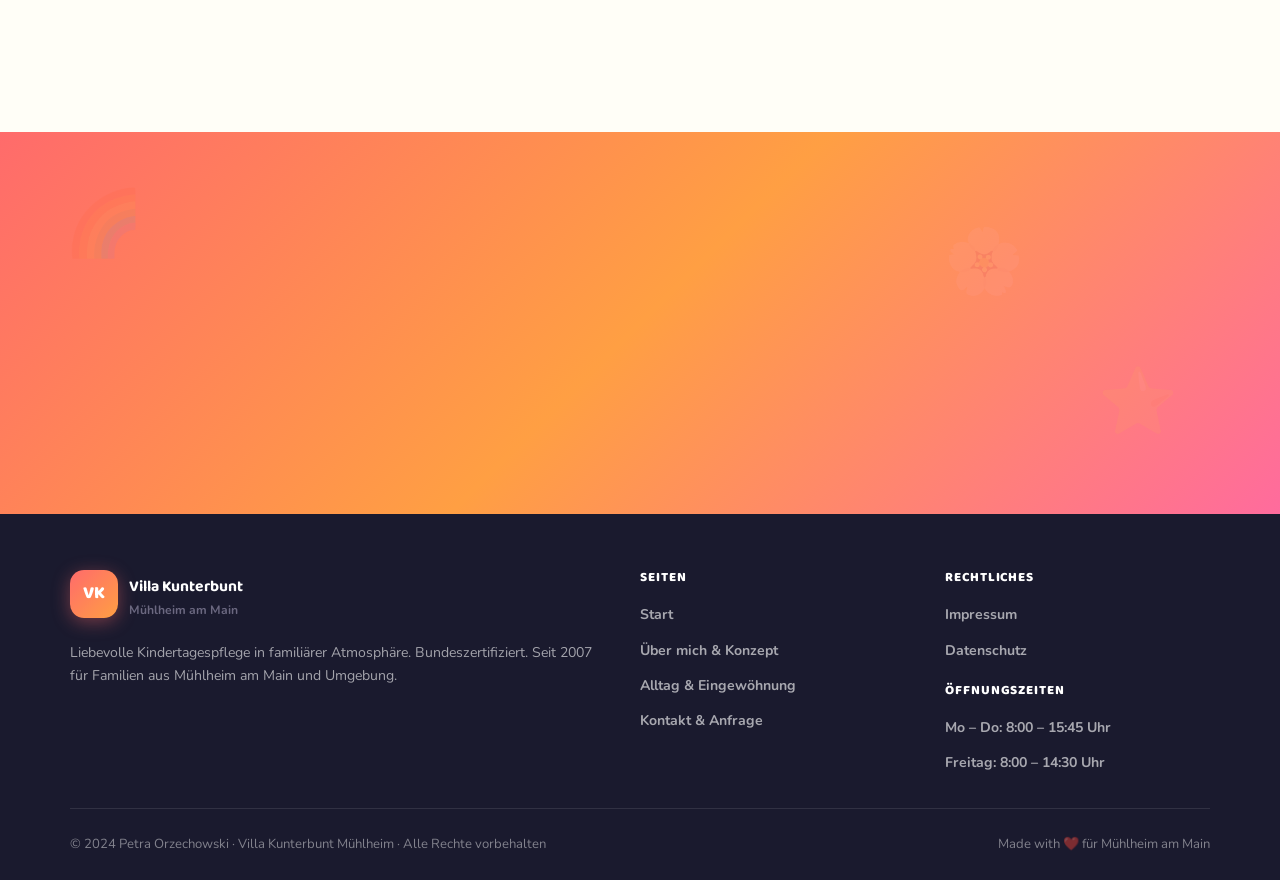
==== commit 6e204f6c: "Fix: remove duplicated old CSS and HTML that made all content invisible" ====
--- a/index.html
+++ b/index.html
@@ -1,4 +1,4 @@
-<!DOCTYPE html>
+﻿<!DOCTYPE html>
 <html lang="de">
 <head>
   <meta charset="UTF-8" />
@@ -267,285 +267,3 @@
   <script src="script.js"></script>
 </body>
 </html>
-
-  <meta name="description" content="Villa Kunterbunt Mühlheim am Main - liebevolle, individuelle Kindertagespflege in kleiner Gruppe. Jetzt Betreuungsplatz anfragen." />
-  <meta name="keywords" content="Kindertagespflege Mühlheim am Main, Tagesmutter Mühlheim, Betreuung U3, Villa Kunterbunt Mühlheim" />
-  <meta name="theme-color" content="#fde8d5" />
-  <meta property="og:title" content="Villa Kunterbunt Mühlheim" />
-  <meta property="og:description" content="Liebevolle Kindertagespflege mit individueller Förderung in Mühlheim am Main." />
-  <meta property="og:type" content="website" />
-  <meta property="og:locale" content="de_DE" />
-  <link rel="preconnect" href="https://fonts.googleapis.com" />
-  <link rel="preconnect" href="https://fonts.gstatic.com" crossorigin />
-  <link href="https://fonts.googleapis.com/css2?family=Fraunces:opsz,wght@9..144,500;9..144,700&family=Nunito+Sans:wght@400;600;700;800&display=swap" rel="stylesheet" />
-  <link rel="stylesheet" href="style.css" />
-  <script type="application/ld+json">
-    {
-      "@context": "https://schema.org",
-      "@type": "ChildCare",
-      "name": "Villa Kunterbunt Mühlheim",
-      "address": {
-        "@type": "PostalAddress",
-        "addressLocality": "Mühlheim am Main",
-        "addressCountry": "DE"
-      },
-      "areaServed": "Mühlheim am Main",
-      "url": "https://www.villa-kunterbunt-muehlheim.de",
-      "description": "Kindertagespflege in kleiner Gruppe mit individueller Betreuung und familiärer Atmosphäre."
-    }
-  </script>
-</head>
-<body>
-  <a class="skip-link" href="#main-content">Zum Inhalt springen</a>
-
-  <header class="site-header" id="top">
-    <nav class="nav container" aria-label="Hauptnavigation">
-      <a class="brand" href="#top" aria-label="Startseite Villa Kunterbunt Mühlheim">
-        <span class="brand-mark" aria-hidden="true">VK</span>
-        <span class="brand-text">
-          <strong>Villa Kunterbunt</strong>
-          <small>Mühlheim am Main</small>
-        </span>
-      </a>
-      <button class="nav-toggle" aria-expanded="false" aria-controls="nav-list">Menü</button>
-      <ul class="nav-list" id="nav-list">
-        <li><a href="#philosophie">Philosophie</a></li>
-        <li><a href="#ueber-mich">Über mich</a></li>
-        <li><a href="#konzept">Konzept</a></li>
-        <li><a href="#tagesablauf">Tagesablauf</a></li>
-        <li><a href="#faq">FAQ</a></li>
-        <li><a class="btn btn-sm" href="#kontakt">Kontakt</a></li>
-      </ul>
-    </nav>
-  </header>
-
-  <main id="main-content">
-    <section class="hero">
-      <div class="hero-bg" aria-hidden="true"></div>
-      <div class="hero-shape hero-shape-a" aria-hidden="true"></div>
-      <div class="hero-shape hero-shape-b" aria-hidden="true"></div>
-      <div class="container hero-content reveal">
-        <p class="kicker">Kindertagespflege in Mühlheim am Main</p>
-        <h1>Ein geborgener Ort, an dem Kinder wachsen dürfen.</h1>
-        <p class="lead">In der Villa Kunterbunt begleite ich Ihr Kind mit Ruhe, Herz und Erfahrung. Kleine Gruppen schaffen Sicherheit, Nähe und echte Entwicklungsräume.</p>
-        <div class="hero-cta">
-          <a class="btn" href="#anfrage">Platz anfragen</a>
-          <a class="btn btn-ghost" href="#philosophie">Mehr erfahren</a>
-        </div>
-        <ul class="hero-badges" aria-label="Stärken der Betreuung">
-          <li>Kleine Gruppe</li>
-          <li>Individuelle Förderung</li>
-          <li>Familiäre Atmosphäre</li>
-        </ul>
-      </div>
-    </section>
-
-    <section class="section" id="philosophie">
-      <div class="container split">
-        <div class="reveal">
-          <p class="kicker">Willkommen</p>
-          <h2>Liebevolle Betreuung mit klarer Haltung</h2>
-          <p>Die ersten Lebensjahre prägen Vertrauen, Neugier und Selbstständigkeit. Deshalb stehen bei mir Beziehung, Verlässlichkeit und eine ruhige, kindgerechte Umgebung im Mittelpunkt.</p>
-          <p>Jedes Kind wird in seiner Persönlichkeit gesehen. Ich fördere Entwicklung spielerisch, alltagsnah und mit viel Zeit für Beobachtung, Zuwendung und gemeinsames Erleben.</p>
-        </div>
-        <div class="image-card reveal" role="img" aria-label="Heller Spielraum mit Holzspielzeug und gemütlicher Atmosphäre">
-          <div class="image-placeholder">Platzhalter für Raumfoto</div>
-        </div>
-      </div>
-    </section>
-
-    <section class="section section-soft" id="ueber-mich">
-      <div class="container split reverse">
-        <div class="image-card reveal" role="img" aria-label="Porträt von Petra Orzechowski in freundlicher Umgebung">
-          <div class="image-placeholder">Platzhalter für Porträt</div>
-        </div>
-        <div class="reveal">
-          <p class="kicker">Über mich</p>
-          <h2>Petra Orzechowski</h2>
-          <p>Ich bin Petra Orzechowski und begleite Kinder seit vielen Jahren mit Leidenschaft durch ihre frühen Entwicklungsphasen. Mir ist wichtig, dass Kinder sich sicher, gesehen und angenommen fühlen.</p>
-          <p>Als Kindertagespflegeperson verbinde ich fachliche Kompetenz mit einem familiären Rahmen. Ich arbeite eng mit Eltern zusammen, transparent und auf Augenhöhe.</p>
-          <div class="tag-row">
-            <span>Vertrauensvolle Zusammenarbeit</span>
-            <span>Sanfte Eingewöhnung</span>
-            <span>Struktur mit Flexibilität</span>
-          </div>
-        </div>
-      </div>
-    </section>
-
-    <section class="section" id="konzept">
-      <div class="container">
-        <div class="section-head reveal">
-          <p class="kicker">Pädagogisches Konzept</p>
-          <h2>Kleine Gruppe, große Entwicklungschancen</h2>
-        </div>
-        <div class="card-grid card-grid-3">
-          <article class="card reveal">
-            <h3>Warum kleine Gruppen besser sind</h3>
-            <p>Weniger Reize, mehr Bindung: Kinder erhalten intensive Begleitung, können leichter Beziehungen aufbauen und erleben einen strukturierten Alltag ohne Überforderung.</p>
-          </article>
-          <article class="card reveal">
-            <h3>Eingewöhnung und Sicherheit</h3>
-            <p>Die Eingewöhnung erfolgt behutsam und individuell. Verlässliche Rituale und feste Bezugspersonen geben Ihrem Kind die Sicherheit, die es für neugieriges Lernen braucht.</p>
-          </article>
-          <article class="card reveal">
-            <h3>Entwicklungsschritte begleiten</h3>
-            <p>Sprache, Motorik, Sozialverhalten und Selbstständigkeit werden spielerisch gefördert. Ich orientiere mich am Tempo Ihres Kindes und dokumentiere wichtige Fortschritte.</p>
-          </article>
-        </div>
-      </div>
-    </section>
-
-    <section class="section section-soft" id="tagesablauf">
-      <div class="container">
-        <div class="section-head reveal">
-          <p class="kicker">Alltag</p>
-          <h2>Tagesablauf und Betreuungszeiten</h2>
-        </div>
-        <div class="timeline">
-          <article class="time-item reveal">
-            <h3>07:30 - 09:00</h3>
-            <p>Ankommen, freies Spiel und ruhiger Start in den Tag.</p>
-          </article>
-          <article class="time-item reveal">
-            <h3>09:00 - 11:30</h3>
-            <p>Gemeinsamer Morgenkreis, kreative Angebote, Bewegung und Naturzeit.</p>
-          </article>
-          <article class="time-item reveal">
-            <h3>11:30 - 14:00</h3>
-            <p>Mittagessen, Ruhephase und individuelle Begleitung.</p>
-          </article>
-          <article class="time-item reveal">
-            <h3>14:00 - 16:00</h3>
-            <p>Nachmittagsimpulse, freies Spiel und Abholzeit.</p>
-          </article>
-        </div>
-        <p class="note reveal">Konkrete Betreuungszeiten und freie Plätze nach Absprache.</p>
-      </div>
-    </section>
-
-    <section class="section" id="vorteile">
-      <div class="container">
-        <div class="section-head reveal">
-          <p class="kicker">Vorteile der Kindertagespflege</p>
-          <h2>Persönlich. Verlässlich. Entwicklungsstark.</h2>
-        </div>
-        <div class="card-grid card-grid-2">
-          <article class="card reveal"><h3>Enge Bindung</h3><p>Konstante Bezugsperson statt wechselnder Betreuung stärkt Vertrauen und emotionale Stabilität.</p></article>
-          <article class="card reveal"><h3>Individuelle Förderung</h3><p>Jedes Kind wird entsprechend seiner Interessen, Stärken und Bedürfnisse begleitet.</p></article>
-          <article class="card reveal"><h3>Familiäre Atmosphäre</h3><p>Eine warme Umgebung erleichtert das Ankommen und schafft einen stressarmen Alltag.</p></article>
-          <article class="card reveal"><h3>Partnerschaft mit Eltern</h3><p>Regelmäßiger Austausch und Transparenz geben Sicherheit und Planbarkeit für Familien.</p></article>
-        </div>
-      </div>
-    </section>
-
-    <section class="section section-gallery" id="galerie">
-      <div class="container">
-        <div class="section-head reveal">
-          <p class="kicker">Impressionen</p>
-          <h2>Einblicke in die Villa Kunterbunt</h2>
-        </div>
-        <div class="gallery-grid">
-          <div class="gallery-item reveal">Platzhalter Foto 1</div>
-          <div class="gallery-item reveal">Platzhalter Foto 2</div>
-          <div class="gallery-item reveal">Platzhalter Foto 3</div>
-          <div class="gallery-item reveal">Platzhalter Foto 4</div>
-          <div class="gallery-item reveal">Platzhalter Foto 5</div>
-          <div class="gallery-item reveal">Platzhalter Foto 6</div>
-        </div>
-      </div>
-    </section>
-
-    <section class="section" id="faq">
-      <div class="container">
-        <div class="section-head reveal">
-          <p class="kicker">FAQ</p>
-          <h2>Häufige Fragen von Eltern</h2>
-        </div>
-        <div class="faq" role="list">
-          <article class="faq-item reveal">
-            <button class="faq-question" aria-expanded="false">Ab welchem Alter kann mein Kind betreut werden?</button>
-            <div class="faq-answer"><p>In der Regel betreue ich Kinder im U3-Bereich. Details klären wir individuell im Kennenlerngespräch.</p></div>
-          </article>
-          <article class="faq-item reveal">
-            <button class="faq-question" aria-expanded="false">Wie läuft die Eingewöhnung ab?</button>
-            <div class="faq-answer"><p>Die Eingewöhnung erfolgt schrittweise mit einem festen Bezugssystem und enger Begleitung der Eltern.</p></div>
-          </article>
-          <article class="faq-item reveal">
-            <button class="faq-question" aria-expanded="false">Gibt es feste Bring- und Abholzeiten?</button>
-            <div class="faq-answer"><p>Es gibt verlässliche Zeitfenster. Individuelle Bedürfnisse sprechen wir im Vorfeld gemeinsam ab.</p></div>
-          </article>
-          <article class="faq-item reveal">
-            <button class="faq-question" aria-expanded="false">Wie kann ich einen Betreuungsplatz anfragen?</button>
-            <div class="faq-answer"><p>Nutzen Sie einfach das Anfrageformular weiter unten oder kontaktieren Sie mich direkt per E-Mail.</p></div>
-          </article>
-        </div>
-      </div>
-    </section>
-
-    <section class="section section-soft" id="kontakt">
-      <div class="container split">
-        <div class="reveal">
-          <p class="kicker">Kontakt</p>
-          <h2>Ich freue mich auf Ihre Nachricht</h2>
-          <p>Sie möchten mehr über die Betreuung erfahren oder einen Platz anfragen? Schreiben Sie mir direkt.</p>
-          <ul class="contact-list">
-            <li><strong>Standort:</strong> Mühlheim am Main</li>
-            <li><strong>E-Mail:</strong> kontakt@villa-kunterbunt-muehlheim.de</li>
-            <li><strong>Telefon:</strong> 0000 000000</li>
-          </ul>
-        </div>
-        <form class="form reveal" id="kontakt-form" novalidate>
-          <h3>Kontaktformular</h3>
-          <label for="name">Name</label>
-          <input id="name" name="name" type="text" required />
-          <label for="email">E-Mail</label>
-          <input id="email" name="email" type="email" required />
-          <label for="nachricht">Nachricht</label>
-          <textarea id="nachricht" name="nachricht" rows="4" required></textarea>
-          <button class="btn" type="submit">Nachricht senden</button>
-          <p class="form-message" aria-live="polite"></p>
-        </form>
-      </div>
-    </section>
-
-    <section class="section" id="anfrage">
-      <div class="container split reverse">
-        <form class="form reveal" id="anfrage-form" novalidate>
-          <h3>Anfrage Betreuungsplatz</h3>
-          <label for="eltern">Name der Eltern</label>
-          <input id="eltern" name="eltern" type="text" required />
-          <label for="kind">Name und Alter des Kindes</label>
-          <input id="kind" name="kind" type="text" required />
-          <label for="start">Gewünschter Start</label>
-          <input id="start" name="start" type="month" required />
-          <label for="details">Zusätzliche Informationen</label>
-          <textarea id="details" name="details" rows="4"></textarea>
-          <button class="btn" type="submit">Anfrage senden</button>
-          <p class="form-message" aria-live="polite"></p>
-        </form>
-        <div class="reveal">
-          <p class="kicker">Freie Plätze</p>
-          <h2>Der erste Schritt zur Betreuung</h2>
-          <p>Eine gute Betreuung beginnt mit einem persönlichen Kennenlernen. Nach Ihrer Anfrage melde ich mich zeitnah mit Terminvorschlägen.</p>
-          <a class="btn btn-ghost" href="downloads/paedagogisches-konzept.txt" aria-label="Pädagogisches Konzept herunterladen">Konzept herunterladen</a>
-        </div>
-      </div>
-    </section>
-  </main>
-
-  <a class="floating-cta" href="#anfrage" aria-label="Direkt Betreuungsplatz anfragen">Platz anfragen</a>
-
-  <footer class="site-footer">
-    <div class="container footer-content">
-      <p><strong>Villa Kunterbunt Mühlheim</strong> - Kindertagespflege mit Herz</p>
-      <div class="footer-links">
-        <a href="impressum.html">Impressum</a>
-        <a href="datenschutz.html">Datenschutz</a>
-      </div>
-    </div>
-  </footer>
-
-  <script src="script.js"></script>
-</body>
-</html>
--- a/style.css
+++ b/style.css
@@ -1,4 +1,4 @@
-/* =====================================================
+﻿/* =====================================================
    VILLA KUNTERBUNT — Design System
    ===================================================== */
 :root {
@@ -515,554 +515,3 @@
   *, *::before, *::after { animation: none !important; transition: none !important; }
 }
 
-/* ── LEGACY TOKENS (keep for impressum/datenschutz compatibility) ── */
-
-  --bg-soft: #fff2e5;
-  --surface: #ffffff;
-  --text: #2f2a24;
-  --muted: #6c6258;
-  --primary: #f08b6e;
-  --primary-strong: #de6f50;
-  --secondary: #88b8ae;
-  --ring: rgba(240, 139, 110, 0.3);
-  --shadow: 0 12px 32px rgba(64, 44, 24, 0.12);
-  --radius: 18px;
-}
-
-* {
-  box-sizing: border-box;
-}
-
-html {
-  scroll-behavior: smooth;
-}
-
-body {
-  margin: 0;
-  font-family: "Nunito Sans", "Segoe UI", sans-serif;
-  color: var(--text);
-  background:
-    radial-gradient(circle at 12% 10%, rgba(255, 219, 191, 0.45) 0 26%, transparent 42%),
-    radial-gradient(circle at 90% 8%, rgba(190, 226, 216, 0.36) 0 24%, transparent 40%),
-    var(--bg);
-  line-height: 1.65;
-}
-
-h1,
-h2,
-h3 {
-  font-family: "Fraunces", Georgia, serif;
-  line-height: 1.2;
-  margin: 0 0 0.6rem;
-}
-
-h1 {
-  font-size: clamp(2rem, 5vw, 4rem);
-}
-
-h2 {
-  font-size: clamp(1.5rem, 3vw, 2.5rem);
-}
-
-h3 {
-  font-size: clamp(1.15rem, 2vw, 1.4rem);
-}
-
-p {
-  margin: 0 0 1rem;
-}
-
-a {
-  color: inherit;
-  text-decoration: none;
-}
-
-.skip-link {
-  position: absolute;
-  left: -9999px;
-  top: auto;
-  width: 1px;
-  height: 1px;
-  overflow: hidden;
-}
-
-.skip-link:focus {
-  left: 1rem;
-  top: 1rem;
-  width: auto;
-  height: auto;
-  background: var(--surface);
-  padding: 0.7rem 1rem;
-  border-radius: 12px;
-  z-index: 999;
-}
-
-.container {
-  width: min(1120px, 92vw);
-  margin-inline: auto;
-}
-
-.site-header {
-  position: sticky;
-  top: 0;
-  z-index: 100;
-  backdrop-filter: blur(8px);
-  background: rgba(255, 250, 244, 0.82);
-  border-bottom: 1px solid rgba(108, 98, 88, 0.12);
-}
-
-.nav {
-  display: flex;
-  align-items: center;
-  justify-content: space-between;
-  min-height: 74px;
-}
-
-.brand {
-  display: flex;
-  gap: 0.7rem;
-  align-items: center;
-}
-
-.brand-mark {
-  display: inline-grid;
-  place-items: center;
-  width: 44px;
-  height: 44px;
-  background: linear-gradient(140deg, var(--primary), #f8b89b);
-  border-radius: 13px;
-  color: #fff;
-  font-weight: 800;
-}
-
-.brand-text {
-  display: flex;
-  flex-direction: column;
-  font-size: 0.9rem;
-  line-height: 1.1;
-}
-
-.brand-text small {
-  color: var(--muted);
-}
-
-.nav-toggle {
-  border: 0;
-  background: transparent;
-  font-weight: 700;
-  color: var(--text);
-}
-
-.nav-list {
-  list-style: none;
-  display: none;
-  gap: 1rem;
-  margin: 0;
-  padding: 0;
-}
-
-.nav-list a {
-  padding: 0.35rem 0.2rem;
-  border-radius: 8px;
-  font-weight: 700;
-}
-
-.nav-list a:hover,
-.nav-list a:focus-visible {
-  color: var(--primary-strong);
-}
-
-.btn {
-  display: inline-flex;
-  align-items: center;
-  justify-content: center;
-  border: 0;
-  border-radius: 999px;
-  background: var(--primary);
-  color: #fff;
-  padding: 0.75rem 1.2rem;
-  font-weight: 800;
-  cursor: pointer;
-  transition: transform 180ms ease, background-color 180ms ease;
-}
-
-.btn:hover,
-.btn:focus-visible {
-  transform: translateY(-2px);
-  background: var(--primary-strong);
-}
-
-.btn-ghost {
-  background: transparent;
-  border: 2px solid rgba(222, 111, 80, 0.3);
-  color: var(--primary-strong);
-}
-
-.btn-sm {
-  padding: 0.45rem 0.9rem;
-  font-size: 0.9rem;
-}
-
-.hero {
-  position: relative;
-  overflow: clip;
-  padding: 6rem 0 4rem;
-}
-
-.hero-bg {
-  position: absolute;
-  inset: 0;
-  background:
-    linear-gradient(110deg, rgba(255, 255, 255, 0.15), rgba(255, 255, 255, 0.4)),
-    radial-gradient(circle at 65% 50%, rgba(136, 184, 174, 0.15), transparent 52%);
-  will-change: transform;
-}
-
-.hero-shape {
-  position: absolute;
-  border-radius: 50%;
-  filter: blur(2px);
-}
-
-.hero-shape-a {
-  width: 220px;
-  height: 220px;
-  right: -60px;
-  top: 20%;
-  background: rgba(240, 139, 110, 0.24);
-}
-
-.hero-shape-b {
-  width: 280px;
-  height: 280px;
-  left: -100px;
-  bottom: -120px;
-  background: rgba(136, 184, 174, 0.22);
-}
-
-.hero-content {
-  position: relative;
-  max-width: 740px;
-}
-
-.kicker {
-  display: inline-block;
-  margin-bottom: 0.75rem;
-  color: var(--primary-strong);
-  font-weight: 800;
-  letter-spacing: 0.04em;
-  text-transform: uppercase;
-  font-size: 0.82rem;
-}
-
-.lead {
-  font-size: clamp(1.05rem, 2vw, 1.3rem);
-  color: #4f4740;
-}
-
-.hero-cta {
-  display: flex;
-  flex-wrap: wrap;
-  gap: 0.75rem;
-  margin: 1.2rem 0 1.4rem;
-}
-
-.hero-badges {
-  display: flex;
-  flex-wrap: wrap;
-  gap: 0.55rem;
-  list-style: none;
-  padding: 0;
-  margin: 0;
-}
-
-.hero-badges li {
-  background: var(--surface);
-  border: 1px solid rgba(108, 98, 88, 0.14);
-  border-radius: 999px;
-  padding: 0.45rem 0.85rem;
-  font-weight: 700;
-}
-
-.section {
-  padding: 4.3rem 0;
-}
-
-.section-soft {
-  background: linear-gradient(180deg, rgba(255, 242, 229, 0.95), rgba(255, 242, 229, 0.45));
-}
-
-.split {
-  display: grid;
-  gap: 1.8rem;
-}
-
-.image-card {
-  background: var(--surface);
-  border-radius: var(--radius);
-  box-shadow: var(--shadow);
-  min-height: 300px;
-  display: grid;
-  place-items: center;
-  border: 1px solid rgba(108, 98, 88, 0.12);
-}
-
-.image-placeholder {
-  color: var(--muted);
-  font-weight: 700;
-}
-
-.tag-row {
-  display: flex;
-  flex-wrap: wrap;
-  gap: 0.55rem;
-}
-
-.tag-row span {
-  padding: 0.4rem 0.75rem;
-  border-radius: 999px;
-  background: rgba(136, 184, 174, 0.16);
-  font-weight: 700;
-}
-
-.section-head {
-  margin-bottom: 1.5rem;
-}
-
-.card-grid {
-  display: grid;
-  gap: 1rem;
-}
-
-.card {
-  background: var(--surface);
-  border-radius: var(--radius);
-  padding: 1.2rem;
-  border: 1px solid rgba(108, 98, 88, 0.12);
-  box-shadow: var(--shadow);
-  transition: transform 180ms ease;
-}
-
-.card:hover {
-  transform: translateY(-4px);
-}
-
-.timeline {
-  display: grid;
-  gap: 0.8rem;
-}
-
-.time-item {
-  background: var(--surface);
-  border: 1px solid rgba(108, 98, 88, 0.12);
-  border-left: 6px solid var(--secondary);
-  border-radius: 14px;
-  padding: 0.9rem 1rem;
-}
-
-.note {
-  margin-top: 1rem;
-  color: var(--muted);
-  font-weight: 700;
-}
-
-.section-gallery {
-  position: relative;
-}
-
-.gallery-grid {
-  display: grid;
-  grid-template-columns: repeat(2, minmax(0, 1fr));
-  gap: 0.9rem;
-}
-
-.gallery-item {
-  min-height: 120px;
-  border-radius: 14px;
-  display: grid;
-  place-items: center;
-  font-weight: 800;
-  color: #5a5148;
-  border: 1px dashed rgba(108, 98, 88, 0.3);
-  background:
-    linear-gradient(135deg, rgba(240, 139, 110, 0.22), rgba(136, 184, 174, 0.2));
-}
-
-.faq {
-  display: grid;
-  gap: 0.8rem;
-}
-
-.faq-item {
-  border-radius: 14px;
-  border: 1px solid rgba(108, 98, 88, 0.16);
-  background: var(--surface);
-  overflow: hidden;
-}
-
-.faq-question {
-  width: 100%;
-  text-align: left;
-  padding: 1rem;
-  border: 0;
-  background: transparent;
-  font: inherit;
-  font-weight: 800;
-  cursor: pointer;
-}
-
-.faq-answer {
-  max-height: 0;
-  overflow: hidden;
-  transition: max-height 250ms ease;
-}
-
-.faq-answer p {
-  margin: 0;
-  padding: 0 1rem 1rem;
-}
-
-.form {
-  background: var(--surface);
-  border-radius: var(--radius);
-  box-shadow: var(--shadow);
-  border: 1px solid rgba(108, 98, 88, 0.14);
-  padding: 1.2rem;
-  display: grid;
-  gap: 0.55rem;
-}
-
-label {
-  font-weight: 700;
-}
-
-input,
-textarea {
-  width: 100%;
-  border: 1px solid rgba(108, 98, 88, 0.26);
-  border-radius: 12px;
-  padding: 0.7rem 0.8rem;
-  font: inherit;
-  background: #fffdfa;
-}
-
-input:focus-visible,
-textarea:focus-visible,
-button:focus-visible,
-a:focus-visible {
-  outline: 3px solid var(--ring);
-  outline-offset: 1px;
-}
-
-.form-message {
-  min-height: 1.4rem;
-  margin: 0;
-  font-weight: 700;
-  color: var(--secondary);
-}
-
-.contact-list {
-  padding-left: 1.1rem;
-}
-
-.floating-cta {
-  position: fixed;
-  right: 1rem;
-  bottom: 1rem;
-  z-index: 120;
-  background: var(--primary-strong);
-  color: #fff;
-  font-weight: 800;
-  border-radius: 999px;
-  padding: 0.85rem 1.1rem;
-  box-shadow: 0 10px 22px rgba(222, 111, 80, 0.35);
-}
-
-.site-footer {
-  border-top: 1px solid rgba(108, 98, 88, 0.16);
-  background: #fff7ef;
-  padding: 1.2rem 0;
-}
-
-.footer-content {
-  display: flex;
-  gap: 1rem;
-  align-items: center;
-  justify-content: space-between;
-  flex-wrap: wrap;
-}
-
-.footer-links {
-  display: flex;
-  gap: 0.8rem;
-  font-weight: 700;
-}
-
-.reveal {
-  opacity: 0;
-  transform: translateY(14px);
-  transition: opacity 500ms ease, transform 500ms ease;
-}
-
-.reveal.show {
-  opacity: 1;
-  transform: translateY(0);
-}
-
-@media (min-width: 840px) {
-  .nav-toggle {
-    display: none;
-  }
-
-  .nav-list {
-    display: flex;
-    align-items: center;
-  }
-
-  .split {
-    grid-template-columns: repeat(2, minmax(0, 1fr));
-    align-items: center;
-  }
-
-  .split.reverse > :first-child {
-    order: 2;
-  }
-
-  .card-grid-3 {
-    grid-template-columns: repeat(3, minmax(0, 1fr));
-  }
-
-  .card-grid-2 {
-    grid-template-columns: repeat(2, minmax(0, 1fr));
-  }
-
-  .gallery-grid {
-    grid-template-columns: repeat(3, minmax(0, 1fr));
-  }
-}
-
-@media (max-width: 839px) {
-  .nav-list.open {
-    display: grid;
-    position: absolute;
-    left: 4vw;
-    right: 4vw;
-    top: 66px;
-    padding: 1rem;
-    background: #fffaf4;
-    border: 1px solid rgba(108, 98, 88, 0.14);
-    border-radius: 14px;
-    box-shadow: var(--shadow);
-  }
-}
-
-@media (prefers-reduced-motion: reduce) {
-  html {
-    scroll-behavior: auto;
-  }
-
-  * {
-    animation: none !important;
-    transition: none !important;
-  }
-}
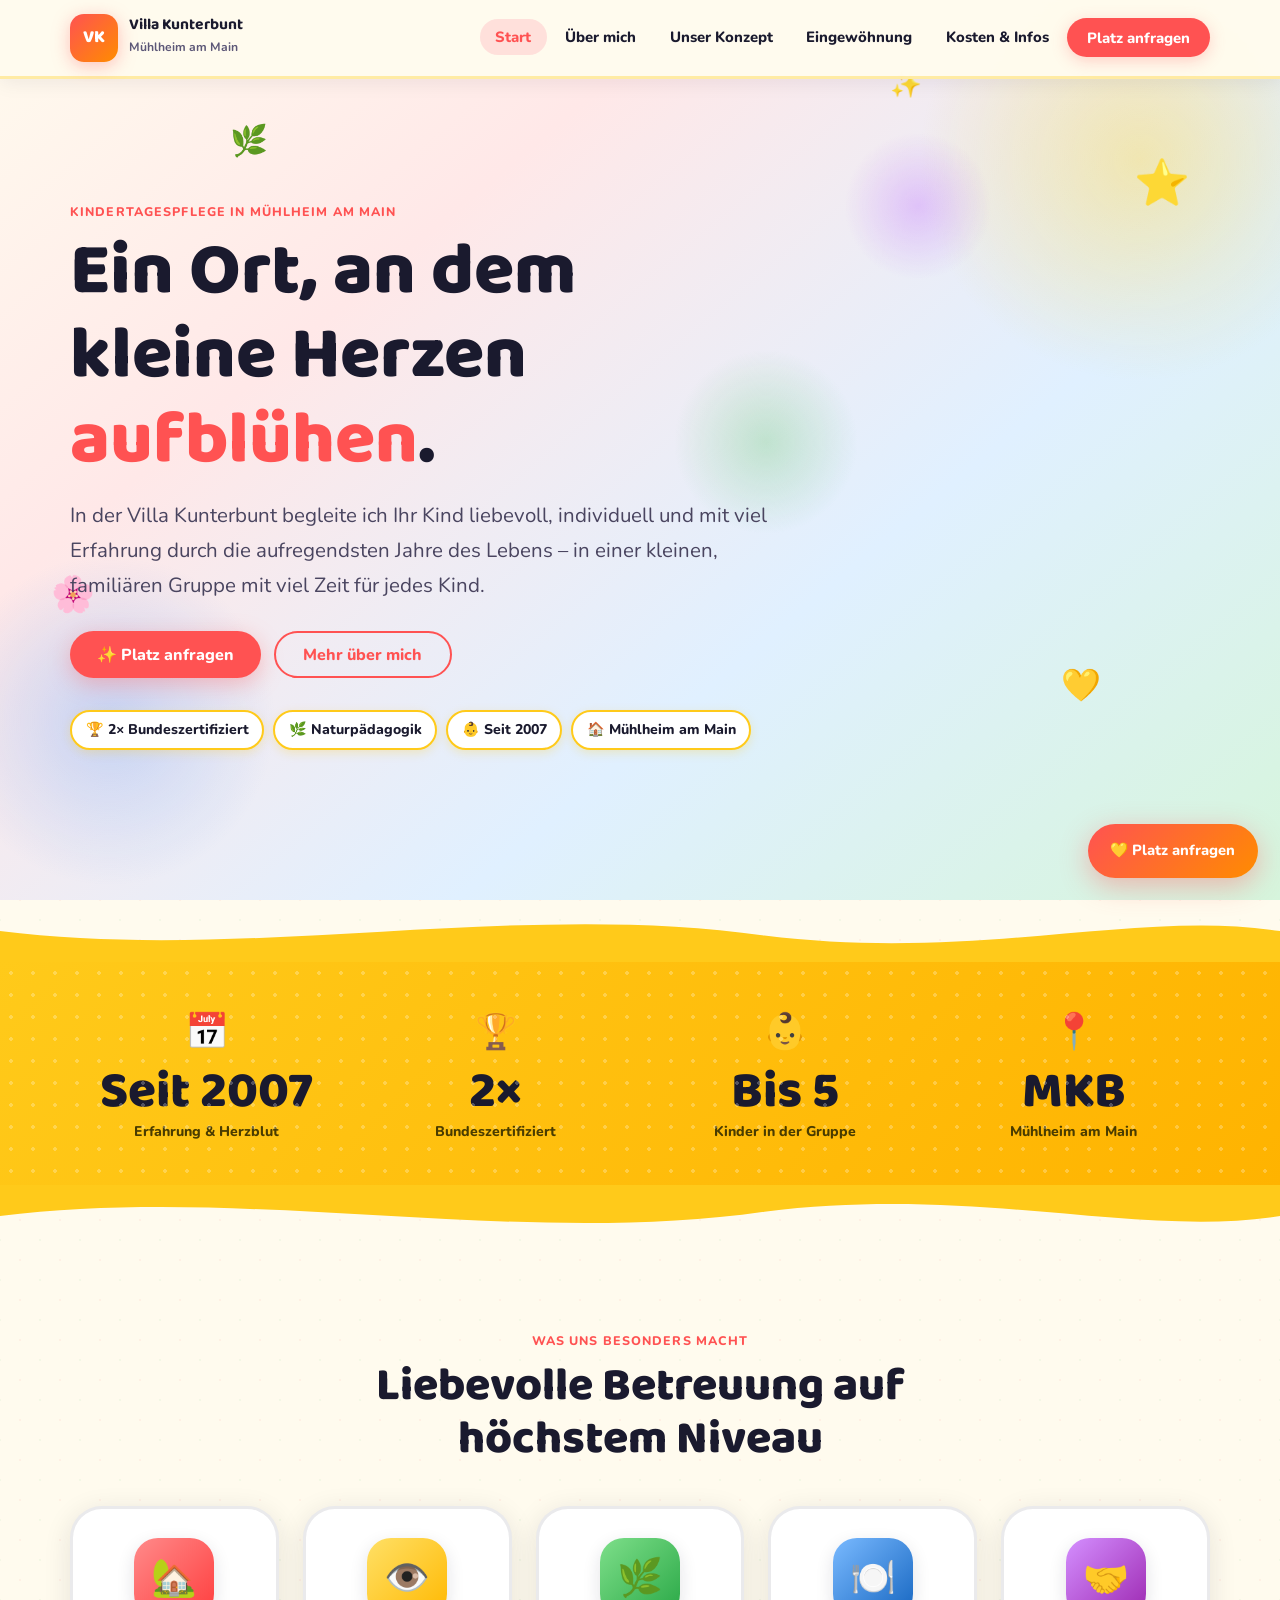
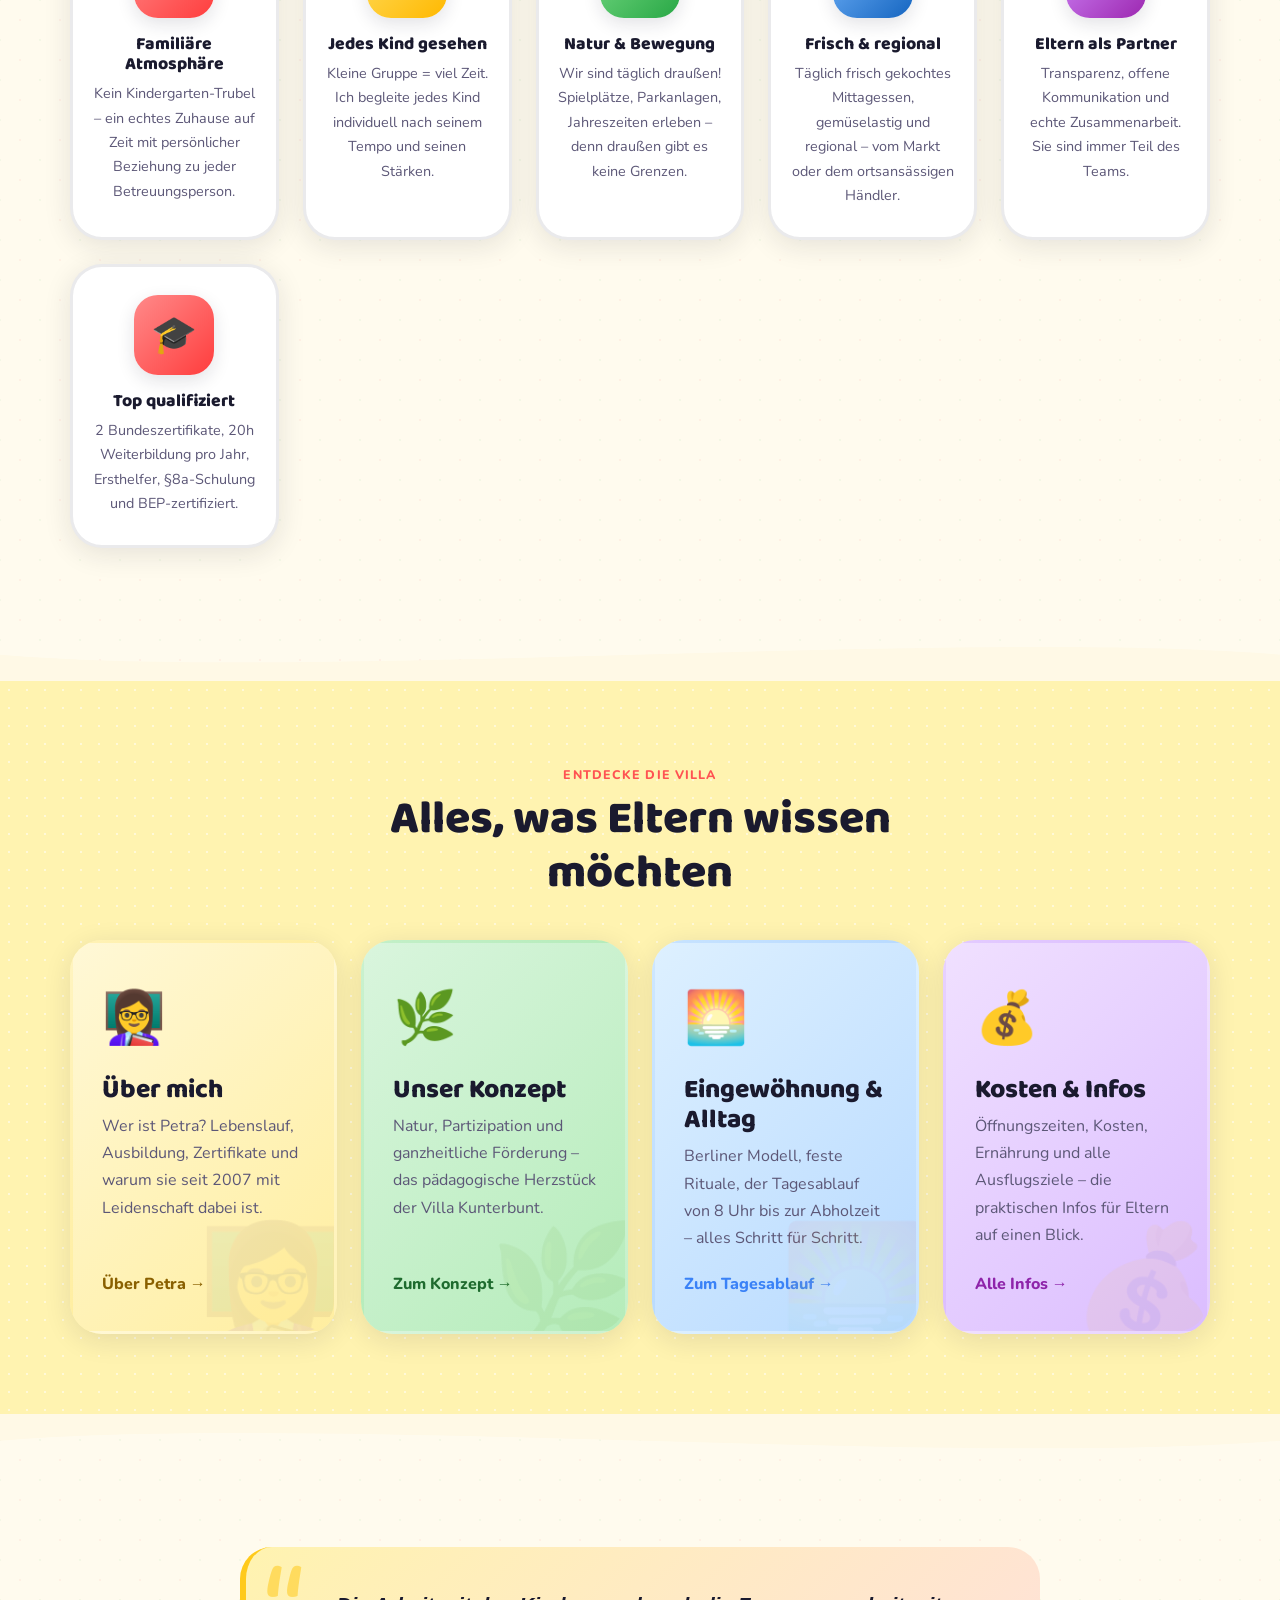
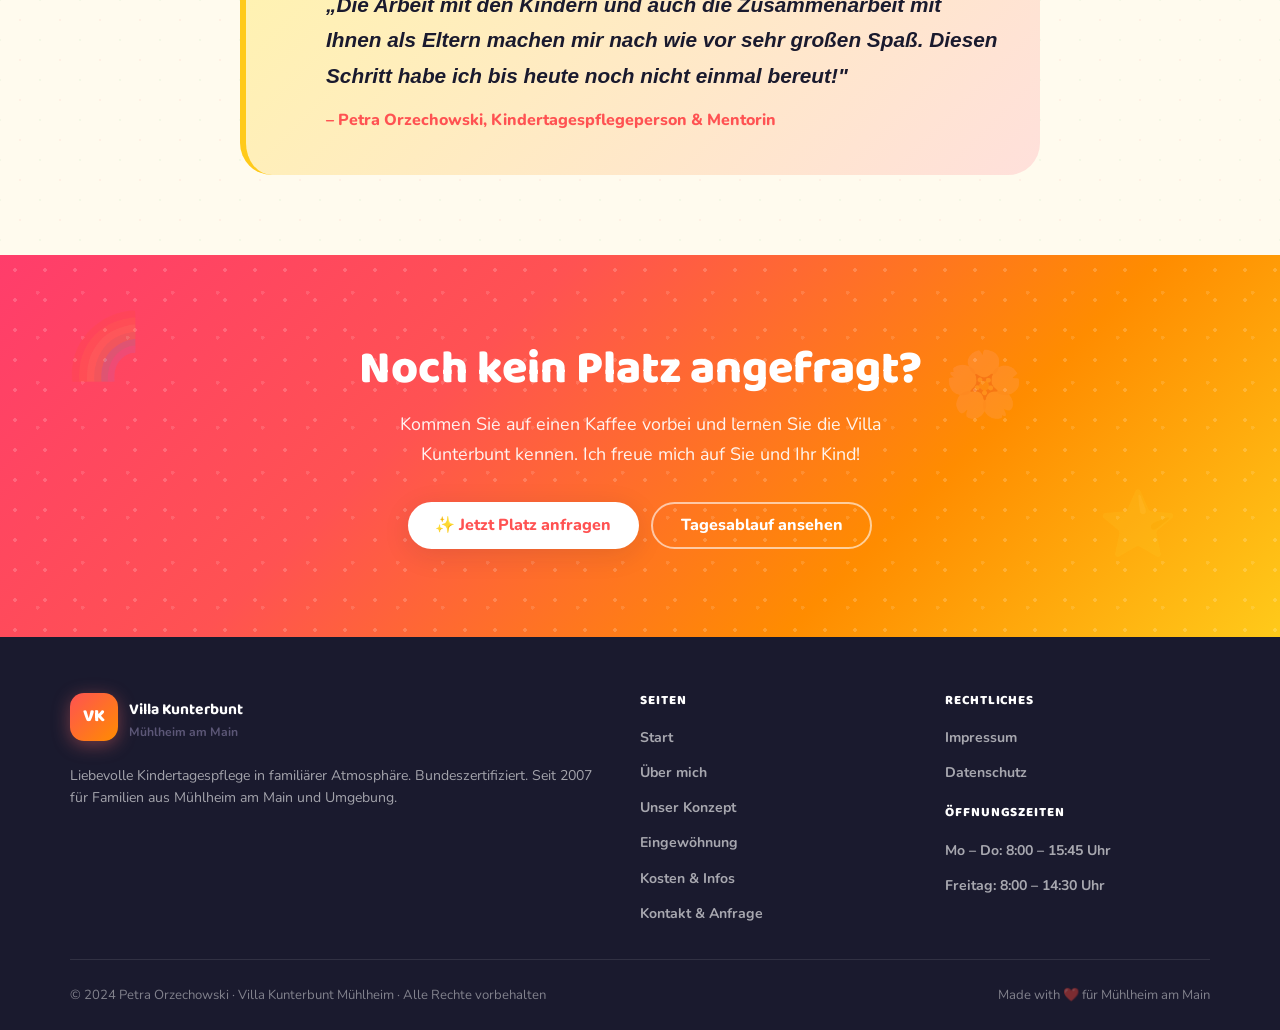
==== commit 692cdaa0: "Redesign: split pages, vivid colors, always-opaque navbar, polka-dot pattern" ====
--- a/index.html
+++ b/index.html
@@ -31,7 +31,9 @@
       <ul class="nav-menu" id="nav-menu">
         <li><a href="index.html" class="active">Start</a></li>
         <li><a href="ueber-mich.html">Über mich</a></li>
-        <li><a href="eingewohnung.html">Alltag & Eingewöhnung</a></li>
+        <li><a href="konzept.html">Unser Konzept</a></li>
+        <li><a href="eingewohnung.html">Eingewöhnung</a></li>
+        <li><a href="kosten.html">Kosten & Infos</a></li>
         <li><a href="kontakt.html" class="nav-cta">Platz anfragen</a></li>
       </ul>
     </nav>
@@ -75,7 +77,7 @@
     <!-- ═══ WAVE + STATS ═══ -->
     <div class="wave" aria-hidden="true">
       <svg xmlns="http://www.w3.org/2000/svg" viewBox="0 0 1440 70" preserveAspectRatio="none">
-        <path d="M0,35 C280,70 580,0 860,40 C1100,70 1280,10 1440,35 L1440,70 L0,70 Z" fill="#FFD93D"/>
+        <path d="M0,35 C280,70 580,0 860,40 C1100,70 1280,10 1440,35 L1440,70 L0,70 Z" fill="#FFCA1A"/>
       </svg>
     </div>
     <div class="stats-strip">
@@ -106,7 +108,7 @@
     </div>
     <div class="wave" aria-hidden="true">
       <svg xmlns="http://www.w3.org/2000/svg" viewBox="0 0 1440 70" preserveAspectRatio="none">
-        <path d="M0,35 C280,0 580,70 860,30 C1100,0 1280,60 1440,35 L1440,0 L0,0 Z" fill="#FFD93D"/>
+        <path d="M0,35 C280,0 580,70 860,30 C1100,0 1280,60 1440,35 L1440,0 L0,0 Z" fill="#FFCA1A"/>
       </svg>
     </div>
 
@@ -164,27 +166,34 @@
           <p class="kicker">Entdecke die Villa</p>
           <h2>Alles, was Eltern wissen möchten</h2>
         </div>
-        <div class="teaser-grid">
+        <div class="teaser-grid" style="grid-template-columns:repeat(auto-fit,minmax(230px,1fr));">
           <a href="ueber-mich.html" class="teaser-card teaser-card-yellow reveal" style="text-decoration:none;color:inherit;">
             <div class="teaser-icon">👩‍🏫</div>
-            <h3>Über mich & Konzept</h3>
-            <p>Wer ist Petra? Wie sieht das pädagogische Konzept aus? Warum Natur, Partizipation und kleine Gruppen so wichtig sind.</p>
-            <span class="teaser-link">Mehr erfahren →</span>
+            <h3>Über mich</h3>
+            <p>Wer ist Petra? Lebenslauf, Ausbildung, Zertifikate und warum sie seit 2007 mit Leidenschaft dabei ist.</p>
+            <span class="teaser-link">Über Petra →</span>
             <span class="teaser-bg-icon" aria-hidden="true">👩‍🏫</span>
           </a>
-          <a href="eingewohnung.html" class="teaser-card teaser-card-mint reveal d1" style="text-decoration:none;color:inherit;">
+          <a href="konzept.html" class="teaser-card teaser-card-mint reveal d1" style="text-decoration:none;color:inherit;">
+            <div class="teaser-icon">🌿</div>
+            <h3>Unser Konzept</h3>
+            <p>Natur, Partizipation und ganzheitliche Förderung – das pädagogische Herzstück der Villa Kunterbunt.</p>
+            <span class="teaser-link">Zum Konzept →</span>
+            <span class="teaser-bg-icon" aria-hidden="true">🌿</span>
+          </a>
+          <a href="eingewohnung.html" class="teaser-card teaser-card-blue reveal d2" style="text-decoration:none;color:inherit;">
             <div class="teaser-icon">🌅</div>
-            <h3>Alltag & Eingewöhnung</h3>
-            <p>Wie läuft ein Tag ab? Wie funktioniert die sanfte Eingewöhnung? Was gibt es zu essen, wohin gehen wir?</p>
+            <h3>Eingewöhnung & Alltag</h3>
+            <p>Berliner Modell, feste Rituale, der Tagesablauf von 8 Uhr bis zur Abholzeit – alles Schritt für Schritt.</p>
             <span class="teaser-link">Zum Tagesablauf →</span>
             <span class="teaser-bg-icon" aria-hidden="true">🌅</span>
           </a>
-          <a href="kontakt.html" class="teaser-card teaser-card-blue reveal d2" style="text-decoration:none;color:inherit;">
-            <div class="teaser-icon">💌</div>
-            <h3>Kontakt & Anfrage</h3>
-            <p>Direkt Kontakt aufnehmen, einen Betreuungsplatz anfragen oder Fragen stellen. Ich melde mich zeitnah zurück.</p>
-            <span class="teaser-link">Jetzt anfragen →</span>
-            <span class="teaser-bg-icon" aria-hidden="true">💌</span>
+          <a href="kosten.html" class="teaser-card teaser-card-purple reveal d3" style="text-decoration:none;color:inherit;">
+            <div class="teaser-icon">💰</div>
+            <h3>Kosten & Infos</h3>
+            <p>Öffnungszeiten, Kosten, Ernährung und alle Ausflugsziele – die praktischen Infos für Eltern auf einen Blick.</p>
+            <span class="teaser-link">Alle Infos →</span>
+            <span class="teaser-bg-icon" aria-hidden="true">💰</span>
           </a>
         </div>
       </div>
@@ -212,7 +221,7 @@
       <span class="cta-deco" style="top:10%;left:5%;">🌈</span>
       <span class="cta-deco" style="bottom:15%;right:8%;">⭐</span>
       <span class="cta-deco" style="top:20%;right:20%;">🌸</span>
-      <div class="container reveal">
+      <div class="container reveal" style="position:relative;z-index:1;">
         <h2>Noch kein Platz angefragt?</h2>
         <p class="cta-lead">Kommen Sie auf einen Kaffee vorbei und lernen Sie die Villa Kunterbunt kennen. Ich freue mich auf Sie und Ihr Kind!</p>
         <div class="cta-row">
@@ -238,8 +247,10 @@
           <h4>Seiten</h4>
           <ul>
             <li><a href="index.html">Start</a></li>
-            <li><a href="ueber-mich.html">Über mich & Konzept</a></li>
-            <li><a href="eingewohnung.html">Alltag & Eingewöhnung</a></li>
+            <li><a href="ueber-mich.html">Über mich</a></li>
+            <li><a href="konzept.html">Unser Konzept</a></li>
+            <li><a href="eingewohnung.html">Eingewöhnung</a></li>
+            <li><a href="kosten.html">Kosten & Infos</a></li>
             <li><a href="kontakt.html">Kontakt & Anfrage</a></li>
           </ul>
         </div>
@@ -251,8 +262,8 @@
           </ul>
           <h4 style="margin-top:1.2rem;">Öffnungszeiten</h4>
           <ul>
-            <li><a href="eingewohnung.html">Mo – Do: 8:00 – 15:45 Uhr</a></li>
-            <li><a href="eingewohnung.html">Freitag: 8:00 – 14:30 Uhr</a></li>
+            <li><a href="kosten.html">Mo – Do: 8:00 – 15:45 Uhr</a></li>
+            <li><a href="kosten.html">Freitag: 8:00 – 14:30 Uhr</a></li>
           </ul>
         </div>
       </div>
--- a/style.css
+++ b/style.css
@@ -2,30 +2,31 @@
    VILLA KUNTERBUNT — Design System
    ===================================================== */
 :root {
-  --yellow: #FFD93D;
-  --coral: #FF6B6B;
-  --mint: #6BCB77;
-  --blue: #4D96FF;
-  --purple: #C77DFF;
-  --orange: #FF9F43;
-
-  --bg: #FFFEF7;
-  --bg-yellow: #FFF9E6;
-  --bg-coral: #FFF0EE;
-  --bg-mint: #EEFDF1;
-  --bg-blue: #EEF4FF;
-  --bg-purple: #F6EEFF;
+  --yellow: #FFCA1A;
+  --coral: #FF5252;
+  --mint: #4DBF5F;
+  --blue: #3A82F7;
+  --purple: #B94FFA;
+  --orange: #FF8C00;
+  --pink: #FF6EC4;
+
+  --bg: #FFFBEE;
+  --bg-yellow: #FFF3B0;
+  --bg-coral: #FFE0DB;
+  --bg-mint: #C9F5D0;
+  --bg-blue: #D4E6FF;
+  --bg-purple: #EDD9FF;
 
   --text: #1A1A2E;
-  --muted: #6B6880;
+  --muted: #5C5777;
   --card: #FFFFFF;
   --border: rgba(26,26,46,0.09);
 
-  --radius: 18px;
-  --radius-lg: 28px;
+  --radius: 20px;
+  --radius-lg: 32px;
   --radius-full: 999px;
-  --shadow: 0 6px 28px rgba(26,26,46,0.10);
-  --shadow-lg: 0 14px 54px rgba(26,26,46,0.16);
+  --shadow: 0 6px 28px rgba(26,26,46,0.11);
+  --shadow-lg: 0 14px 54px rgba(26,26,46,0.18);
   --trans: 0.28s cubic-bezier(0.34,1.56,0.64,1);
 }
 
@@ -36,6 +37,10 @@
   font-family: "Nunito", "Segoe UI", sans-serif;
   color: var(--text); background: var(--bg);
   line-height: 1.7; overflow-x: hidden;
+  background-image: radial-gradient(rgba(255,82,82,.06) 1.5px, transparent 1.5px),
+                    radial-gradient(rgba(77,191,95,.06) 1.5px, transparent 1.5px);
+  background-size: 40px 40px;
+  background-position: 0 0, 20px 20px;
 }
 img { max-width: 100%; display: block; }
 a { text-decoration: none; color: inherit; }
@@ -90,11 +95,14 @@
 /* ── HEADER ── */
 .site-header {
   position: fixed; top: 0; left: 0; right: 0; z-index: 200;
-  transition: background .3s, box-shadow .3s;
+  background: rgba(255,251,238,.97); backdrop-filter: blur(14px);
+  box-shadow: 0 2px 20px rgba(26,26,46,.08);
+  border-bottom: 3px solid rgba(255,202,26,.35);
+  transition: box-shadow .3s;
 }
 .site-header.scrolled {
-  background: rgba(255,254,247,.95); backdrop-filter: blur(12px);
-  box-shadow: 0 2px 24px rgba(26,26,46,.1);
+  box-shadow: 0 4px 28px rgba(26,26,46,.14);
+  border-bottom-color: rgba(255,202,26,.6);
 }
 .nav { display: flex; align-items: center; justify-content: space-between; min-height: 76px; }
 .logo { display: flex; align-items: center; gap: .7rem; font-weight: 800; }
@@ -140,7 +148,7 @@
 .hero {
   min-height: 100vh; display: flex; align-items: center;
   position: relative; overflow: clip; padding: 7rem 0 4rem;
-  background: linear-gradient(135deg, #FFFEF7 0%, #FFF0EE 38%, #EEF4FF 68%, #EEFDF1 100%);
+  background: linear-gradient(140deg, #FFFBEE 0%, #FFE8E8 30%, #E0F0FF 65%, #D6F5DC 100%);
 }
 .hero-deco { position: absolute; inset: 0; pointer-events: none; }
 .blob {
@@ -154,9 +162,10 @@
 .hero-cta { display: flex; flex-wrap: wrap; gap: .8rem; margin-bottom: 2rem; }
 .hero-badges { display: flex; flex-wrap: wrap; gap: .55rem; }
 .hero-badges li {
-  background: #fff; border: 2px solid var(--border);
+  background: #fff; border: 2.5px solid var(--yellow);
   border-radius: var(--radius-full); padding: .38rem .85rem;
   font-weight: 800; font-size: .88rem;
+  box-shadow: 0 3px 10px rgba(255,202,26,.25);
 }
 
 /* ── DECO ITEMS (floating emoji/shapes) ── */
@@ -170,7 +179,15 @@
 .wave svg { display: block; width: 100%; }
 
 /* ── STATS STRIP ── */
-.stats-strip { background: var(--yellow); padding: 2.5rem 0; overflow: hidden; position: relative; }
+.stats-strip {
+  background: linear-gradient(135deg, var(--yellow), #FFB300);
+  padding: 2.5rem 0; overflow: hidden; position: relative;
+}
+.stats-strip::before {
+  content: ""; position: absolute; inset: 0;
+  background-image: radial-gradient(rgba(255,255,255,.25) 2px, transparent 2px);
+  background-size: 22px 22px;
+}
 .stats-grid { display: grid; grid-template-columns: repeat(4,1fr); gap: 1rem; text-align: center; }
 .stat-item .icon { font-size: 2.2rem; margin-bottom: .3rem; }
 .stat-item strong {
@@ -182,56 +199,83 @@
 /* ── TEASER CARDS ── */
 .teaser-grid { display: grid; grid-template-columns: repeat(3,1fr); gap: 1.5rem; }
 .teaser-card {
-  background: var(--card); border-radius: var(--radius-lg);
+  border-radius: var(--radius-lg);
   padding: 2rem 1.8rem; box-shadow: var(--shadow);
   transition: var(--trans); position: relative; overflow: hidden;
-  border: 2.5px solid transparent;
+  border: 3px solid transparent;
   display: flex; flex-direction: column;
 }
-.teaser-card:hover { transform: translateY(-8px) rotate(.4deg); box-shadow: var(--shadow-lg); }
+.teaser-card:hover { transform: translateY(-10px) rotate(.5deg); box-shadow: var(--shadow-lg); }
+.teaser-card-yellow { background: linear-gradient(135deg, #FFF8D6, #FFEEA0); }
 .teaser-card-yellow:hover { border-color: var(--yellow); }
+.teaser-card-mint { background: linear-gradient(135deg, #D9F5DD, #B5ECBA); }
 .teaser-card-mint:hover   { border-color: var(--mint); }
+.teaser-card-blue { background: linear-gradient(135deg, #DDF0FF, #B8DAFF); }
 .teaser-card-blue:hover   { border-color: var(--blue); }
-.teaser-icon { font-size: 3rem; margin-bottom: .8rem; }
+.teaser-card-purple { background: linear-gradient(135deg, #F0E0FF, #DBBDFF); }
+.teaser-card-purple:hover { border-color: var(--purple); }
+.teaser-icon { font-size: 3.2rem; margin-bottom: .8rem; }
 .teaser-card h3 { margin-bottom: .5rem; }
 .teaser-card p { color: var(--muted); flex: 1; margin-bottom: 1.2rem; }
 .teaser-link { font-weight: 800; display: inline-flex; align-items: center; gap: .3rem; transition: gap .2s; }
 .teaser-link:hover { gap: .55rem; }
-.teaser-card-yellow .teaser-link { color: #B38600; }
-.teaser-card-mint .teaser-link   { color: #2F8C4B; }
+.teaser-card-yellow .teaser-link { color: #8A6000; }
+.teaser-card-mint .teaser-link   { color: #1E6B2E; }
 .teaser-card-blue .teaser-link   { color: var(--blue); }
+.teaser-card-purple .teaser-link { color: #8E24AA; }
 .teaser-bg-icon {
   position: absolute; right: -14px; bottom: -18px;
-  font-size: 7.5rem; opacity: .06; pointer-events: none; line-height: 1;
+  font-size: 7.5rem; opacity: .08; pointer-events: none; line-height: 1;
 }
 
 /* ── FEATURES ── */
 .feature-grid { display: grid; grid-template-columns: repeat(auto-fit,minmax(200px,1fr)); gap: 1.5rem; }
-.feature-item { text-align: center; padding: 1.4rem 1rem; }
+.feature-item {
+  text-align: center; padding: 1.8rem 1.2rem;
+  background: var(--card); border-radius: var(--radius-lg);
+  box-shadow: var(--shadow); border: 3px solid var(--border);
+  transition: var(--trans);
+}
+.feature-item:hover { transform: translateY(-6px) scale(1.02); }
 .feature-icon {
-  width: 72px; height: 72px; border-radius: 20px;
-  display: grid; place-items: center; font-size: 2rem;
-  margin: 0 auto .9rem;
-}
-.fi-yellow { background: var(--bg-yellow); }
-.fi-coral  { background: var(--bg-coral); }
-.fi-mint   { background: var(--bg-mint); }
-.fi-blue   { background: var(--bg-blue); }
-.fi-purple { background: var(--bg-purple); }
-.feature-item h3 { font-size: 1.05rem; margin-bottom: .35rem; }
+  width: 80px; height: 80px; border-radius: 24px;
+  display: grid; place-items: center; font-size: 2.3rem;
+  margin: 0 auto 1rem;
+  box-shadow: 0 6px 18px rgba(26,26,46,.12);
+}
+.fi-yellow { background: linear-gradient(135deg,#FFE066,#FFB800); }
+.fi-coral  { background: linear-gradient(135deg,#FF8A8A,#FF3D3D); }
+.fi-mint   { background: linear-gradient(135deg,#7EDF8A,#28A745); }
+.fi-blue   { background: linear-gradient(135deg,#7ABAFF,#1565C0); }
+.fi-purple { background: linear-gradient(135deg,#D48FFF,#9C27B0); }
+.feature-item h3 { font-size: 1.1rem; margin-bottom: .4rem; }
 .feature-item p  { color: var(--muted); font-size: .9rem; }
 
 /* ── GENERIC CARD ── */
 .card {
   background: var(--card); border-radius: var(--radius);
   padding: 1.5rem; box-shadow: var(--shadow);
-  border: 2px solid var(--border); transition: .2s ease;
-}
-.card:hover { transform: translateY(-4px); box-shadow: var(--shadow-lg); }
-
-/* ── SPLIT LAYOUT ── */
-.split { display: grid; grid-template-columns: repeat(2,1fr); gap: 3rem; align-items: center; }
-.split.rev > *:first-child { order: 2; }
+  border: 2.5px solid var(--border); transition: .2s ease;
+}
+.card:hover { transform: translateY(-5px); box-shadow: var(--shadow-lg); }
+
+/* ── SECTION BACKGROUNDS ── */
+.bg-yellow { background: linear-gradient(135deg, #FFF3B0, #FFE566); }
+.bg-coral  { background: linear-gradient(135deg, #FFE0DB, #FFBAB2); }
+.bg-mint   { background: linear-gradient(135deg, #C9F5D0, #9EEAAA); }
+.bg-blue   { background: linear-gradient(135deg, #D4E6FF, #A7C8FF); }
+.bg-purple { background: linear-gradient(135deg, #EDD9FF, #D4AAFF); }
+.bg-dark   { background: var(--text); color: #fff; }
+.bg-dark .kicker { color: var(--yellow); }
+
+/* polka-dot overlay on colored sections */
+.bg-yellow::before,.bg-coral::before,.bg-mint::before,.bg-blue::before,.bg-purple::before {
+  content:""; position:absolute; inset:0; pointer-events:none;
+  background-image: radial-gradient(rgba(255,255,255,.5) 1.5px, transparent 1.5px);
+  background-size: 18px 18px; z-index:0;
+}
+.bg-yellow,.bg-coral,.bg-mint,.bg-blue,.bg-purple { position: relative; }
+.bg-yellow > *,.bg-coral > *,.bg-mint > *,.bg-blue > *,.bg-purple > * { position: relative; z-index: 1; }
 
 /* ── IMAGE PLACEHOLDER ── */
 .img-ph {
@@ -244,7 +288,7 @@
 
 /* ── PAGE HERO (sub-pages) ── */
 .page-hero {
-  padding: 8.5rem 0 3.5rem; position: relative; overflow: clip;
+  padding: 9rem 0 3.5rem; position: relative; overflow: clip;
 }
 .page-hero-content { position: relative; z-index: 2; }
 .page-hero h1 { margin-bottom: .8rem; }
@@ -413,14 +457,21 @@
 
 /* ── CTA SECTION ── */
 .cta-section {
-  background: linear-gradient(135deg, var(--coral), var(--orange), #FF6B9D);
+  background: linear-gradient(135deg, #FF3D6B 0%, var(--coral) 35%, var(--orange) 70%, #FFCA1A 100%);
   padding: 5.5rem 0; text-align: center; color: #fff;
   position: relative; overflow: hidden;
+}
+.cta-section::before {
+  content:""; position:absolute; inset:0;
+  background-image: radial-gradient(rgba(255,255,255,.18) 2px, transparent 2px),
+                    radial-gradient(rgba(255,255,255,.12) 2px, transparent 2px);
+  background-size: 30px 30px, 45px 45px;
+  background-position: 0 0, 15px 15px;
 }
 .cta-section h2 { color: #fff; margin-bottom: .8rem; }
 .cta-section .cta-lead { font-size: 1.12rem; opacity: .92; max-width: 520px; margin: 0 auto 2rem; }
 .cta-row { display: flex; justify-content: center; flex-wrap: wrap; gap: .8rem; }
-.cta-deco { position: absolute; pointer-events: none; font-size: 4rem; opacity: .08; }
+.cta-deco { position: absolute; pointer-events: none; font-size: 4rem; opacity: .12; }
 
 /* ── FLOATING CTA ── */
 .floating-btn {
@@ -474,8 +525,10 @@
 }
 
 /* ── REVEAL ANIMATION ── */
-.reveal { opacity: 0; transform: translateY(22px); transition: opacity .6s ease, transform .6s ease; }
-.reveal.visible { opacity: 1; transform: translateY(0); }
+/* Default: visible (no-JS fallback). JS adds .js-ready to <html> to enable hiding. */
+.reveal { transition: opacity .55s ease, transform .55s ease; }
+.js-ready .reveal { opacity: 0; transform: translateY(20px); }
+.js-ready .reveal.visible { opacity: 1; transform: translateY(0); }
 .d1 { transition-delay: .1s; }
 .d2 { transition-delay: .2s; }
 .d3 { transition-delay: .3s; }
@@ -496,9 +549,9 @@
   .nav-toggle { display: flex; }
   .nav-menu {
     display: none; position: absolute; top: 76px; left: 0; right: 0;
-    background: rgba(255,254,247,.97); backdrop-filter: blur(12px);
+    background: rgba(255,251,238,.97); backdrop-filter: blur(12px);
     flex-direction: column; padding: 1.5rem; gap: .3rem;
-    border-bottom: 2px solid var(--border);
+    border-bottom: 3px solid var(--yellow);
     box-shadow: 0 8px 30px rgba(26,26,46,.1);
   }
   .nav-menu.open { display: flex; }
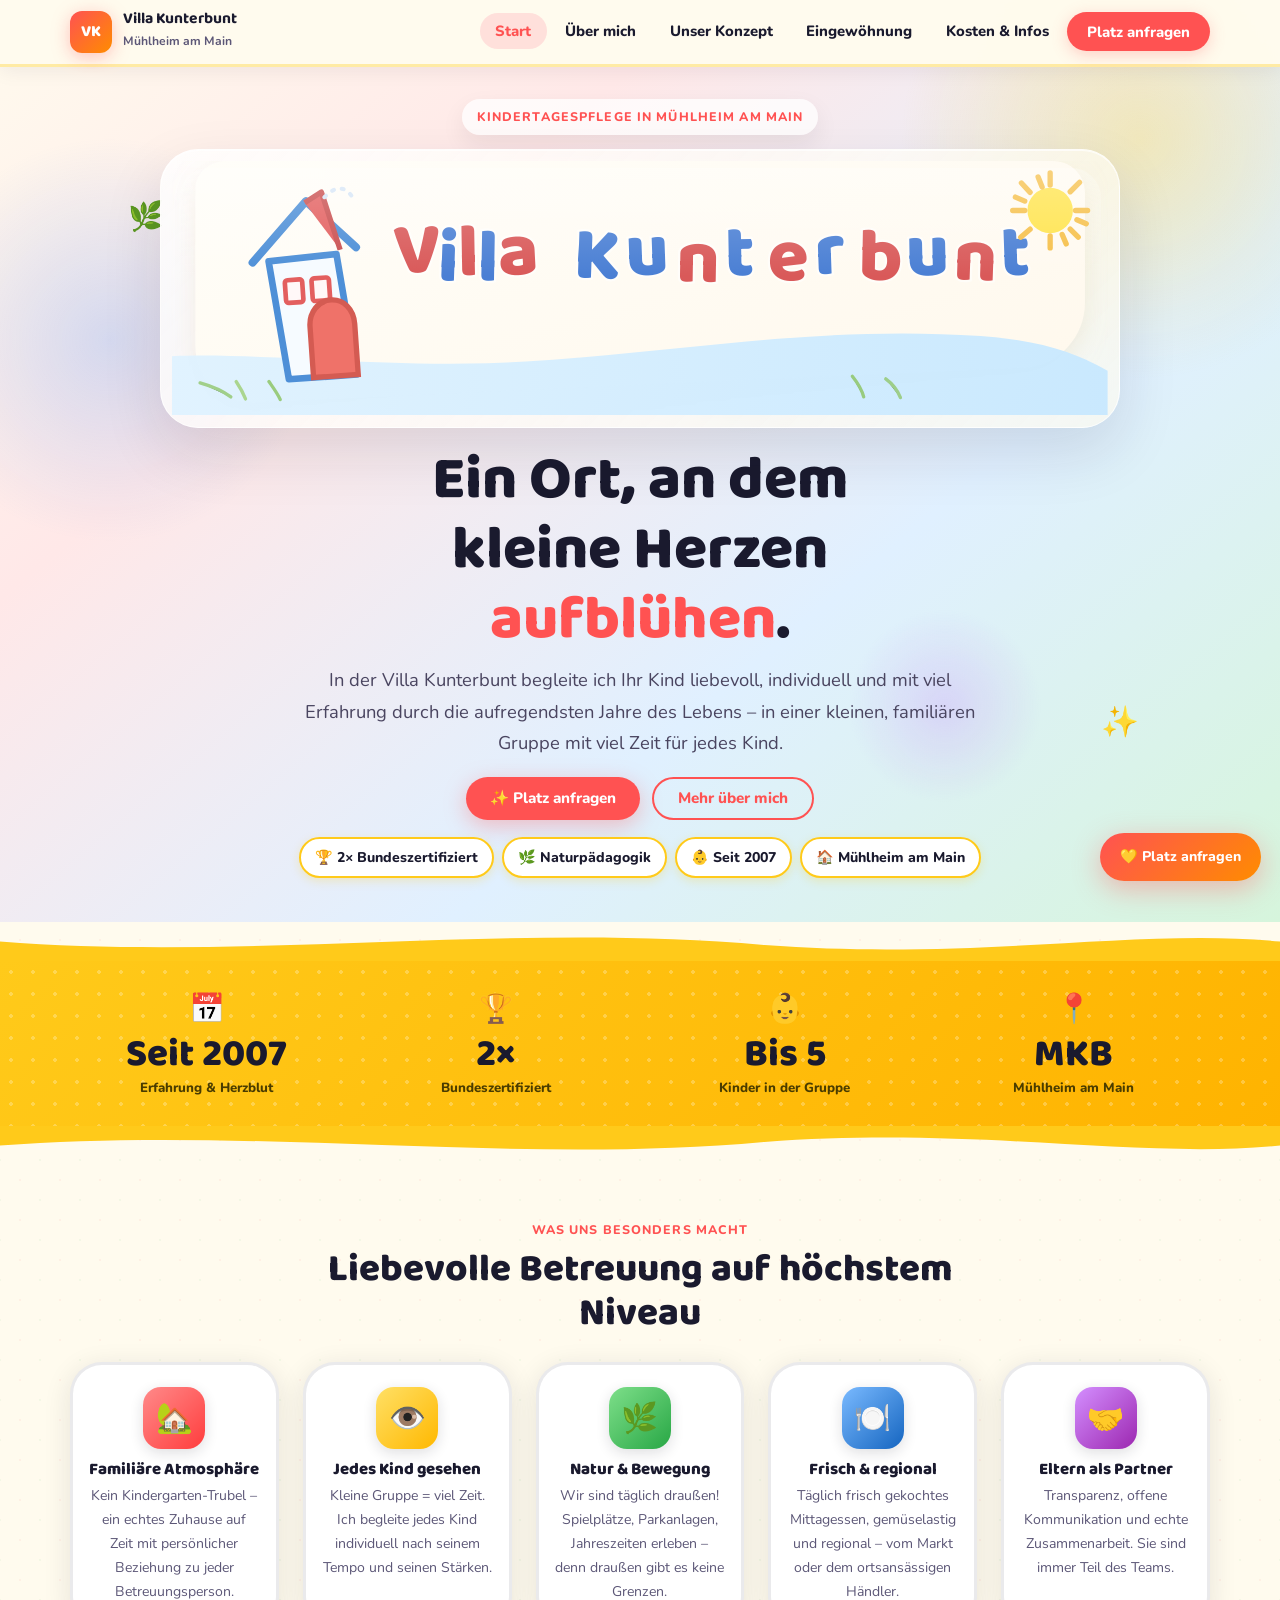
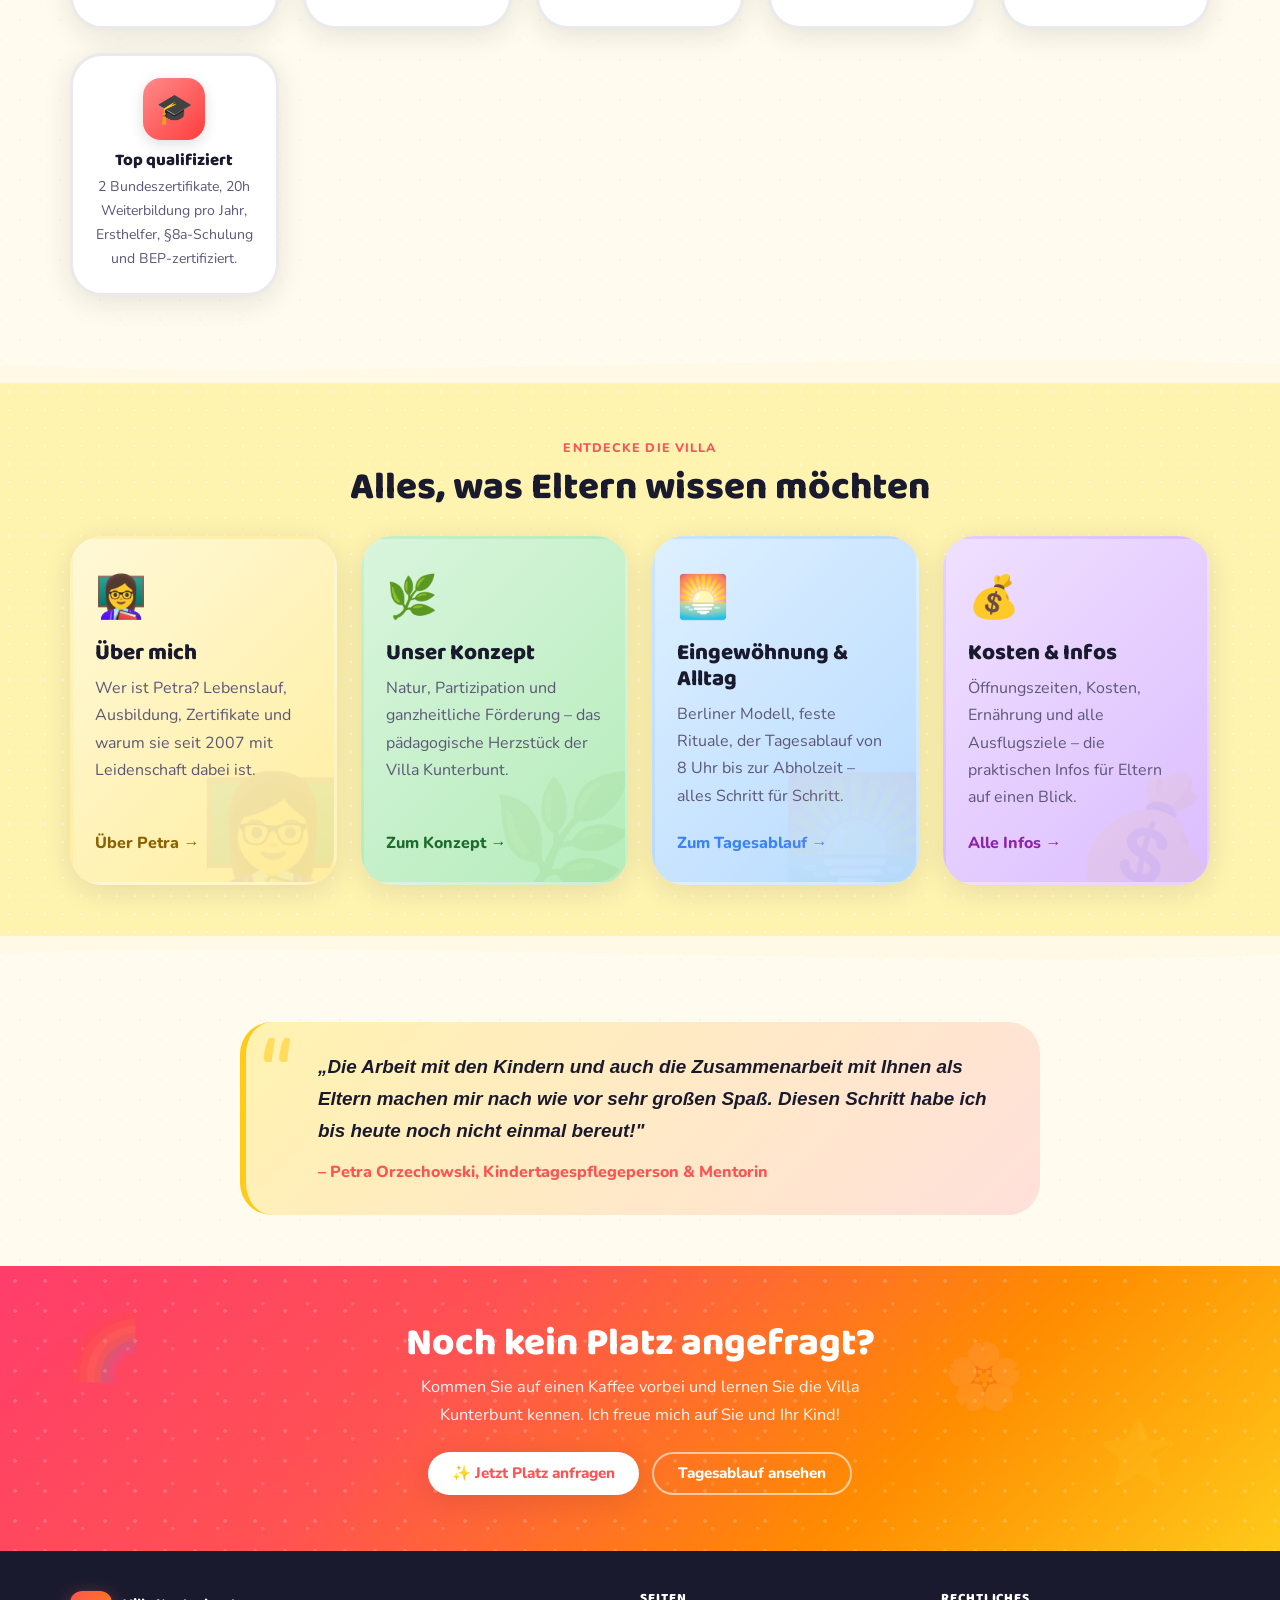
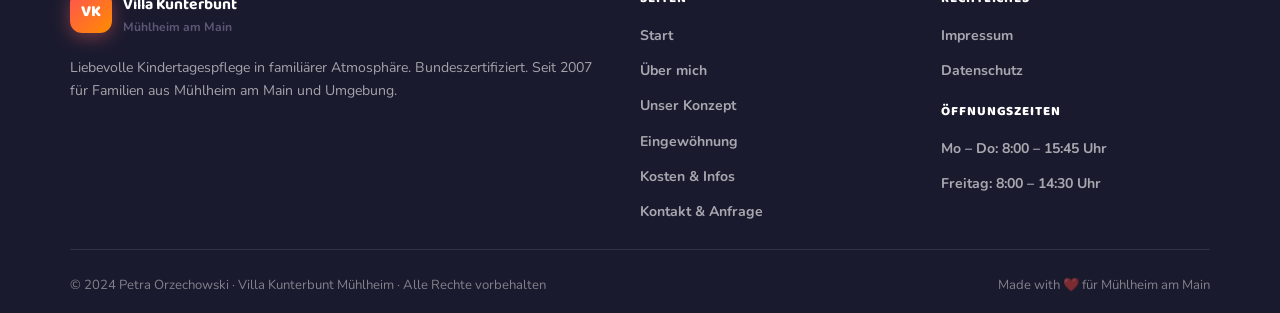
==== commit 0d72bc06: "frontend überarbeitung Co-authored-by: Copilot <copilot@github.com>" ====
--- a/index.html
+++ b/index.html
@@ -44,40 +44,113 @@
     <!-- ═══ HERO ═══ -->
     <section class="hero">
       <div class="hero-deco" aria-hidden="true">
-        <div class="blob" data-parallax="-0.14" style="width:480px;height:480px;background:radial-gradient(circle,rgba(255,217,61,.38),transparent 65%);right:-100px;top:-80px;"></div>
-        <div class="blob" data-parallax="-0.22" style="width:360px;height:360px;background:radial-gradient(circle,rgba(77,150,255,.28),transparent 65%);left:-70px;bottom:0;"></div>
-        <div class="blob" data-parallax="-0.09" style="width:200px;height:200px;background:radial-gradient(circle,rgba(107,203,119,.32),transparent 65%);left:52%;top:38%;"></div>
-        <div class="blob" data-parallax="-0.18" style="width:160px;height:160px;background:radial-gradient(circle,rgba(199,125,255,.38),transparent 65%);right:22%;top:14%;"></div>
-        <span class="deco-item" data-parallax="-0.07" style="right:7%;top:18%;font-size:2.8rem;">⭐</span>
-        <span class="deco-item" data-parallax="-0.13" style="right:28%;top:8%;font-size:1.6rem;">✨</span>
-        <span class="deco-item" data-parallax="-0.17" style="left:4%;bottom:32%;font-size:2.2rem;">🌸</span>
-        <span class="deco-item" data-parallax="-0.06" style="left:18%;top:14%;font-size:1.9rem;">🌿</span>
-        <span class="deco-item" data-parallax="-0.11" style="right:14%;bottom:22%;font-size:2rem;">💛</span>
-        <span class="deco-item" data-parallax="-0.15" style="left:38%;bottom:18%;font-size:1.5rem;">🦋</span>
-      </div>
-      <div class="container">
-        <div class="hero-content reveal">
-          <p class="kicker">Kindertagespflege in Mühlheim am Main</p>
-          <h1>Ein Ort, an dem<br>kleine Herzen <em>aufblühen</em>.</h1>
-          <p class="lead">In der Villa Kunterbunt begleite ich Ihr Kind liebevoll, individuell und mit viel Erfahrung durch die aufregendsten Jahre des Lebens – in einer kleinen, familiären Gruppe mit viel Zeit für jedes Kind.</p>
-          <div class="hero-cta">
-            <a href="kontakt.html" class="btn btn-primary">✨ Platz anfragen</a>
-            <a href="ueber-mich.html" class="btn btn-ghost">Mehr über mich</a>
-          </div>
-          <ul class="hero-badges">
-            <li>🏆 2× Bundeszertifiziert</li>
-            <li>🌿 Naturpädagogik</li>
-            <li>👶 Seit 2007</li>
-            <li>🏠 Mühlheim am Main</li>
-          </ul>
+        <div class="blob" data-parallax="-0.1" style="width:520px;height:520px;background:radial-gradient(circle,rgba(255,217,61,.32),transparent 65%);right:-120px;top:-120px;"></div>
+        <div class="blob" data-parallax="-0.14" style="width:440px;height:440px;background:radial-gradient(circle,rgba(77,150,255,.24),transparent 65%);left:-110px;top:120px;"></div>
+        <div class="blob" data-parallax="-0.08" style="width:280px;height:280px;background:radial-gradient(circle,rgba(107,203,119,.22),transparent 65%);left:48%;top:18%;"></div>
+        <div class="blob" data-parallax="-0.12" style="width:210px;height:210px;background:radial-gradient(circle,rgba(199,125,255,.24),transparent 65%);right:18%;bottom:12%;"></div>
+        <span class="deco-item" data-parallax="-0.07" style="left:10%;top:22%;font-size:1.8rem;">🌿</span>
+        <span class="deco-item" data-parallax="-0.09" style="right:11%;bottom:20%;font-size:1.9rem;">✨</span>
+      </div>
+      <div class="container">
+        <div class="hero-shell">
+          <div class="hero-content reveal">
+            <p class="kicker hero-kicker">Kindertagespflege in Mühlheim am Main</p>
+            <figure class="hero-illustration reveal d1" aria-label="Villa Kunterbunt Wortmarke mit Haus und Sonne">
+              <div class="hero-illustration-frame">
+                <svg class="hero-illustration-svg" viewBox="0 0 1400 380" role="img" aria-labelledby="hero-illus-title hero-illus-desc">
+                  <title id="hero-illus-title">Villa Kunterbunt</title>
+                  <desc id="hero-illus-desc">Handgezeichneter Villa-Kunterbunt-Schriftzug mit Hausillustration links und Sonne rechts.</desc>
+                  <defs>
+                    <linearGradient id="paperShade" x1="0%" x2="100%" y1="0%" y2="100%">
+                      <stop offset="0%" stop-color="#fffef9" />
+                      <stop offset="100%" stop-color="#fff8ec" />
+                    </linearGradient>
+                    <linearGradient id="skyBand" x1="0%" x2="100%" y1="0%" y2="0%">
+                      <stop offset="0%" stop-color="#dff2ff" />
+                      <stop offset="100%" stop-color="#c7e8ff" />
+                    </linearGradient>
+                    <filter id="softShadow" x="-10%" y="-10%" width="120%" height="140%">
+                      <feDropShadow dx="0" dy="14" stdDeviation="18" flood-color="#d9c59a" flood-opacity="0.25" />
+                    </filter>
+                  </defs>
+                  <path d="M35 42C35 18 56 0 82 0H1318C1345 0 1366 21 1366 47V212C1366 263 1327 306 1276 309L139 360C82 368 35 333 35 277Z" fill="url(#paperShade)" filter="url(#softShadow)"/>
+                  <path d="M0 292C134 286 331 312 529 300C754 287 969 245 1210 262C1284 267 1346 282 1400 314V380H0Z" fill="url(#skyBand)" opacity="0.95"/>
+                  <g opacity="0.8">
+                    <path d="M42 332C60 337 76 344 88 353" stroke="#91c76d" stroke-width="5" stroke-linecap="round"/>
+                    <path d="M96 330C102 339 106 346 110 356" stroke="#9ecf74" stroke-width="5" stroke-linecap="round"/>
+                    <path d="M145 330C152 340 158 348 162 357" stroke="#8ac35f" stroke-width="5" stroke-linecap="round"/>
+                    <path d="M1018 322C1026 332 1032 341 1035 353" stroke="#8ac35f" stroke-width="5" stroke-linecap="round"/>
+                    <path d="M1068 326C1079 334 1086 344 1090 354" stroke="#91c76d" stroke-width="5" stroke-linecap="round"/>
+                  </g>
+                  <g transform="translate(88 40) rotate(-4 90 130)">
+                    <path d="M34 108L120 22L190 96" fill="none" stroke="#4d8fd7" stroke-width="12" stroke-linecap="round" stroke-linejoin="round"/>
+                    <path d="M58 108L76 286L178 286L160 104Z" fill="#f6fbff" stroke="#4d8fd7" stroke-width="10" stroke-linejoin="round"/>
+                    <path d="M118 24L144 10L166 98" fill="#e35f5f" stroke="#c94f4f" stroke-width="8" stroke-linejoin="round"/>
+                    <path d="M148 18C168 0 182 3 194 28" fill="none" stroke="#d7e6f7" stroke-width="6" stroke-linecap="round" stroke-dasharray="3 12"/>
+                    <rect x="80" y="138" width="26" height="34" rx="4" fill="#fff8f8" stroke="#e35f5f" stroke-width="7"/>
+                    <rect x="120" y="138" width="26" height="34" rx="4" fill="#fff8f8" stroke="#e35f5f" stroke-width="7"/>
+                    <path d="M113 210C113 188 128 172 147 172C166 172 180 188 180 210V286H113Z" fill="#ef7269" stroke="#d45b52" stroke-width="8"/>
+                  </g>
+                  <g aria-hidden="true">
+                    <text x="332" y="168" style="font: 800 112px 'Baloo 2', 'Nunito', sans-serif; fill: #d95959; stroke: rgba(255,255,255,.55); stroke-width: 7px; paint-order: stroke fill;" transform="rotate(-2 332 168)">V</text>
+                    <text x="396" y="178" style="font: 800 112px 'Baloo 2', 'Nunito', sans-serif; fill: #4a7fd4; stroke: rgba(255,255,255,.55); stroke-width: 7px; paint-order: stroke fill;" transform="rotate(2 396 178)">i</text>
+                    <text x="428" y="171" style="font: 800 112px 'Baloo 2', 'Nunito', sans-serif; fill: #d95959; stroke: rgba(255,255,255,.55); stroke-width: 7px; paint-order: stroke fill;" transform="rotate(-1 428 171)">l</text>
+                    <text x="457" y="178" style="font: 800 112px 'Baloo 2', 'Nunito', sans-serif; fill: #4a7fd4; stroke: rgba(255,255,255,.55); stroke-width: 7px; paint-order: stroke fill;" transform="rotate(1 457 178)">l</text>
+                    <text x="490" y="171" style="font: 800 112px 'Baloo 2', 'Nunito', sans-serif; fill: #d95959; stroke: rgba(255,255,255,.55); stroke-width: 7px; paint-order: stroke fill;" transform="rotate(-3 490 171)">a</text>
+
+                    <text x="600" y="174" style="font: 800 112px 'Baloo 2', 'Nunito', sans-serif; fill: #4a7fd4; stroke: rgba(255,255,255,.55); stroke-width: 7px; paint-order: stroke fill;" transform="rotate(2 600 174)">K</text>
+                    <text x="680" y="171" style="font: 800 112px 'Baloo 2', 'Nunito', sans-serif; fill: #4a7fd4; stroke: rgba(255,255,255,.55); stroke-width: 7px; paint-order: stroke fill;" transform="rotate(-2 680 171)">u</text>
+                    <text x="754" y="179" style="font: 800 112px 'Baloo 2', 'Nunito', sans-serif; fill: #d95959; stroke: rgba(255,255,255,.55); stroke-width: 7px; paint-order: stroke fill;" transform="rotate(1 754 179)">n</text>
+                    <text x="827" y="170" style="font: 800 112px 'Baloo 2', 'Nunito', sans-serif; fill: #4a7fd4; stroke: rgba(255,255,255,.55); stroke-width: 7px; paint-order: stroke fill;" transform="rotate(-1 827 170)">t</text>
+                    <text x="890" y="176" style="font: 800 112px 'Baloo 2', 'Nunito', sans-serif; fill: #d95959; stroke: rgba(255,255,255,.55); stroke-width: 7px; paint-order: stroke fill;" transform="rotate(2 890 176)">e</text>
+                    <text x="962" y="169" style="font: 800 112px 'Baloo 2', 'Nunito', sans-serif; fill: #4a7fd4; stroke: rgba(255,255,255,.55); stroke-width: 7px; paint-order: stroke fill;" transform="rotate(-2 962 169)">r</text>
+
+                    <text x="1026" y="177" style="font: 800 112px 'Baloo 2', 'Nunito', sans-serif; fill: #d95959; stroke: rgba(255,255,255,.55); stroke-width: 7px; paint-order: stroke fill;" transform="rotate(1 1026 177)">b</text>
+                    <text x="1098" y="170" style="font: 800 112px 'Baloo 2', 'Nunito', sans-serif; fill: #4a7fd4; stroke: rgba(255,255,255,.55); stroke-width: 7px; paint-order: stroke fill;" transform="rotate(-1 1098 170)">u</text>
+                    <text x="1168" y="177" style="font: 800 112px 'Baloo 2', 'Nunito', sans-serif; fill: #d95959; stroke: rgba(255,255,255,.55); stroke-width: 7px; paint-order: stroke fill;" transform="rotate(2 1168 177)">n</text>
+                    <text x="1240" y="170" style="font: 800 112px 'Baloo 2', 'Nunito', sans-serif; fill: #4a7fd4; stroke: rgba(255,255,255,.55); stroke-width: 7px; paint-order: stroke fill;" transform="rotate(-2 1240 170)">t</text>
+                  </g>
+                  <g transform="translate(1242 18)">
+                    <circle cx="72" cy="56" r="34" fill="#ffe44d"/>
+                    <g stroke="#f6c04a" stroke-width="8" stroke-linecap="round">
+                      <path d="M72 0L72 18"/>
+                      <path d="M72 94L72 112"/>
+                      <path d="M16 56L34 56"/>
+                      <path d="M110 56L128 56"/>
+                      <path d="M29 15L42 29"/>
+                      <path d="M102 84L114 96"/>
+                      <path d="M28 96L42 84"/>
+                      <path d="M102 28L116 14"/>
+                      <path d="M54 6L60 21"/>
+                      <path d="M90 92L96 106"/>
+                      <path d="M20 36L34 42"/>
+                      <path d="M112 70L126 76"/>
+                    </g>
+                  </g>
+                </svg>
+              </div>
+            </figure>
+            <h1>Ein Ort, an dem kleine Herzen <em>aufblühen</em>.</h1>
+            <p class="lead">In der Villa Kunterbunt begleite ich Ihr Kind liebevoll, individuell und mit viel Erfahrung durch die aufregendsten Jahre des Lebens – in einer kleinen, familiären Gruppe mit viel Zeit für jedes Kind.</p>
+            <div class="hero-cta">
+              <a href="kontakt.html" class="btn btn-primary">✨ Platz anfragen</a>
+              <a href="ueber-mich.html" class="btn btn-ghost">Mehr über mich</a>
+            </div>
+            <ul class="hero-badges">
+              <li>🏆 2× Bundeszertifiziert</li>
+              <li>🌿 Naturpädagogik</li>
+              <li>👶 Seit 2007</li>
+              <li>🏠 Mühlheim am Main</li>
+            </ul>
+          </div>
         </div>
       </div>
     </section>
 
     <!-- ═══ WAVE + STATS ═══ -->
     <div class="wave" aria-hidden="true">
-      <svg xmlns="http://www.w3.org/2000/svg" viewBox="0 0 1440 70" preserveAspectRatio="none">
-        <path d="M0,35 C280,70 580,0 860,40 C1100,70 1280,10 1440,35 L1440,70 L0,70 Z" fill="#FFCA1A"/>
+      <svg xmlns="http://www.w3.org/2000/svg" viewBox="0 0 1440 44" preserveAspectRatio="none">
+        <path d="M0,22 C280,44 580,0 860,26 C1100,44 1280,6 1440,22 L1440,44 L0,44 Z" fill="#FFCA1A"/>
       </svg>
     </div>
     <div class="stats-strip">
@@ -107,8 +180,8 @@
       </div>
     </div>
     <div class="wave" aria-hidden="true">
-      <svg xmlns="http://www.w3.org/2000/svg" viewBox="0 0 1440 70" preserveAspectRatio="none">
-        <path d="M0,35 C280,0 580,70 860,30 C1100,0 1280,60 1440,35 L1440,0 L0,0 Z" fill="#FFCA1A"/>
+      <svg xmlns="http://www.w3.org/2000/svg" viewBox="0 0 1440 44" preserveAspectRatio="none">
+        <path d="M0,22 C280,0 580,44 860,18 C1100,0 1280,38 1440,22 L1440,0 L0,0 Z" fill="#FFCA1A"/>
       </svg>
     </div>
 
@@ -156,8 +229,8 @@
 
     <!-- ═══ WAVE + TEASER PAGES ═══ -->
     <div class="wave" aria-hidden="true">
-      <svg xmlns="http://www.w3.org/2000/svg" viewBox="0 0 1440 60" preserveAspectRatio="none">
-        <path d="M0,30 C360,60 1080,0 1440,30 L1440,60 L0,60 Z" fill="#FFF9E6"/>
+      <svg xmlns="http://www.w3.org/2000/svg" viewBox="0 0 1440 40" preserveAspectRatio="none">
+        <path d="M0,20 C360,40 1080,0 1440,20 L1440,40 L0,40 Z" fill="#FFF9E6"/>
       </svg>
     </div>
     <section class="section bg-yellow">
@@ -199,8 +272,8 @@
       </div>
     </section>
     <div class="wave" aria-hidden="true">
-      <svg xmlns="http://www.w3.org/2000/svg" viewBox="0 0 1440 60" preserveAspectRatio="none">
-        <path d="M0,30 C360,0 1080,60 1440,30 L1440,0 L0,0 Z" fill="#FFF9E6"/>
+      <svg xmlns="http://www.w3.org/2000/svg" viewBox="0 0 1440 40" preserveAspectRatio="none">
+        <path d="M0,20 C360,0 1080,40 1440,20 L1440,0 L0,0 Z" fill="#FFF9E6"/>
       </svg>
     </div>
 
--- a/style.css
+++ b/style.css
@@ -8,6 +8,7 @@
   --blue: #3A82F7;
   --purple: #B94FFA;
   --orange: #FF8C00;
+  --nav-h: 64px;
   --pink: #FF6EC4;
 
   --bg: #FFFBEE;
@@ -50,15 +51,18 @@
 .skip-link { position:absolute; left:-9999px; top:auto; width:1px; height:1px; overflow:hidden; }
 .skip-link:focus { left:1rem; top:1rem; width:auto; height:auto; background:#fff; padding:.75rem 1rem; border-radius:12px; z-index:999; }
 
+/* anchor scroll offset */
+[id] { scroll-margin-top: calc(var(--nav-h) + .5rem); }
+
 /* ── TYPOGRAPHY ── */
 h1,h2,h3,h4 {
   font-family: "Baloo 2", "Nunito", sans-serif;
   font-weight: 800; line-height: 1.15;
 }
-h1 { font-size: clamp(2.2rem, 6vw, 4.6rem); }
-h2 { font-size: clamp(1.7rem, 4vw, 2.9rem); }
-h3 { font-size: clamp(1.15rem, 2.5vw, 1.65rem); }
-p { margin-bottom: 1rem; }
+h1 { font-size: clamp(1.95rem, 5vw, 3.8rem); }
+h2 { font-size: clamp(1.45rem, 3.2vw, 2.4rem); }
+h3 { font-size: clamp(1.05rem, 2vw, 1.4rem); }
+p { margin-bottom: .85rem; }
 p:last-child { margin-bottom: 0; }
 .kicker {
   display: inline-block; font-weight: 800; font-size: .78rem;
@@ -68,16 +72,18 @@
 
 /* ── LAYOUT ── */
 .container { width: min(1140px, 92vw); margin-inline: auto; }
-.section { padding: 5rem 0; position: relative; }
-.section-sm { padding: 3rem 0; }
-.section-head { text-align: center; max-width: 640px; margin-inline: auto; margin-bottom: 2.5rem; }
+.section { padding: 3.2rem 0; position: relative; }
+.section-sm { padding: 1.8rem 0; }
+.section-head { text-align: center; max-width: 640px; margin-inline: auto; margin-bottom: 1.6rem; }
+.split { display: grid; grid-template-columns: 1fr 1fr; gap: 2.5rem; align-items: center; }
+.split.rev > *:first-child { order: 2; }
 
 /* ── BUTTONS ── */
 .btn {
   display: inline-flex; align-items: center; gap: .45rem;
   border: 0; border-radius: var(--radius-full);
-  padding: .85rem 1.7rem;
-  font: 800 1rem/1 "Nunito", sans-serif;
+  padding: .75rem 1.5rem;
+  font: 800 .95rem/1 "Nunito", sans-serif;
   cursor: pointer; transition: var(--trans);
 }
 .btn-primary { background: var(--coral); color: #fff; box-shadow: 0 6px 22px rgba(255,107,107,.4); }
@@ -104,12 +110,12 @@
   box-shadow: 0 4px 28px rgba(26,26,46,.14);
   border-bottom-color: rgba(255,202,26,.6);
 }
-.nav { display: flex; align-items: center; justify-content: space-between; min-height: 76px; }
+.nav { display: flex; align-items: center; justify-content: space-between; min-height: var(--nav-h); }
 .logo { display: flex; align-items: center; gap: .7rem; font-weight: 800; }
 .logo-mark {
-  width: 48px; height: 48px; border-radius: 14px;
+  width: 42px; height: 42px; border-radius: 12px;
   display: grid; place-items: center;
-  font-family: "Baloo 2", sans-serif; font-weight: 800; font-size: 1.1rem;
+  font-family: "Baloo 2", sans-serif; font-weight: 800; font-size: 1rem;
   color: #fff;
   background: linear-gradient(135deg, var(--coral), var(--orange));
   box-shadow: 0 4px 18px rgba(255,107,107,.4);
@@ -146,8 +152,8 @@
 
 /* ── HERO (landing) ── */
 .hero {
-  min-height: 100vh; display: flex; align-items: center;
-  position: relative; overflow: clip; padding: 7rem 0 4rem;
+  min-height: 88vh; display: flex; align-items: center;
+  position: relative; overflow: clip; padding: 6.2rem 0 2.75rem;
   background: linear-gradient(140deg, #FFFBEE 0%, #FFE8E8 30%, #E0F0FF 65%, #D6F5DC 100%);
 }
 .hero-deco { position: absolute; inset: 0; pointer-events: none; }
@@ -155,12 +161,68 @@
   position: absolute; border-radius: 50%;
   will-change: transform; pointer-events: none;
 }
-.hero-content { position: relative; z-index: 2; max-width: 720px; }
-.hero h1 { margin-bottom: .9rem; }
+.hero-shell {
+  position: relative; z-index: 2;
+  max-width: 1060px; margin-inline: auto;
+}
+.hero-content {
+  position: relative; z-index: 2; max-width: 960px;
+  margin-inline: auto; text-align: center;
+}
+.hero-kicker {
+  margin-bottom: .9rem;
+  padding: .45rem .95rem;
+  border-radius: var(--radius-full);
+  background: rgba(255,255,255,.75);
+  box-shadow: 0 10px 24px rgba(26,26,46,.07);
+}
+.hero-illustration {
+  margin: 0 auto 1.15rem;
+  max-width: 1080px;
+}
+.hero-illustration-frame {
+  position: relative;
+  padding: .7rem;
+  border-radius: 38px;
+  background: linear-gradient(135deg, rgba(255,255,255,.82), rgba(255,251,238,.65));
+  border: 1px solid rgba(255,255,255,.75);
+  box-shadow: 0 24px 60px rgba(26,26,46,.12), inset 0 1px 0 rgba(255,255,255,.7);
+  backdrop-filter: blur(10px);
+}
+.hero-illustration-frame::before {
+  content: "";
+  position: absolute; inset: 18px;
+  border-radius: 30px;
+  background: linear-gradient(180deg, rgba(255,255,255,.28), transparent 45%);
+  pointer-events: none;
+}
+.hero-illustration-svg {
+  display: block; width: 100%; height: auto;
+}
+.hero-word {
+  font-family: "Baloo 2", "Nunito", sans-serif;
+  font-size: 126px;
+  font-weight: 800;
+  letter-spacing: -0.03em;
+  paint-order: stroke fill;
+}
+.hero-word-red { fill: #d95959; transform: rotate(-1deg); transform-origin: center; }
+.hero-word-blue { fill: #4a7fd4; }
+.hero-word-outline {
+  fill: transparent;
+  stroke: rgba(255,255,255,.55);
+  stroke-width: 7px;
+  stroke-linejoin: round;
+}
+.hero h1 { margin-bottom: .55rem; max-width: 15ch; margin-inline: auto; }
 .hero h1 em { font-style: normal; color: var(--coral); }
-.hero .lead { font-size: clamp(1.05rem,2vw,1.28rem); color: #4A4560; margin-bottom: 1.8rem; }
-.hero-cta { display: flex; flex-wrap: wrap; gap: .8rem; margin-bottom: 2rem; }
-.hero-badges { display: flex; flex-wrap: wrap; gap: .55rem; }
+.hero .lead {
+  font-size: clamp(.98rem,1.7vw,1.15rem);
+  color: #4A4560; margin: 0 auto 1.15rem;
+  max-width: 64ch;
+}
+.hero-cta { display: flex; justify-content: center; flex-wrap: wrap; gap: .75rem; margin-bottom: 1.1rem; }
+.hero-badges { display: flex; justify-content: center; flex-wrap: wrap; gap: .55rem; }
 .hero-badges li {
   background: #fff; border: 2.5px solid var(--yellow);
   border-radius: var(--radius-full); padding: .38rem .85rem;
@@ -175,13 +237,13 @@
 }
 
 /* ── WAVE DIVIDER ── */
-.wave { line-height: 0; display: block; overflow: hidden; }
-.wave svg { display: block; width: 100%; }
+.wave { line-height: 0; display: block; overflow: hidden; max-height: 44px; }
+.wave svg { display: block; width: 100%; height: 100%; }
 
 /* ── STATS STRIP ── */
 .stats-strip {
   background: linear-gradient(135deg, var(--yellow), #FFB300);
-  padding: 2.5rem 0; overflow: hidden; position: relative;
+  padding: 1.5rem 0; overflow: hidden; position: relative;
 }
 .stats-strip::before {
   content: ""; position: absolute; inset: 0;
@@ -189,23 +251,23 @@
   background-size: 22px 22px;
 }
 .stats-grid { display: grid; grid-template-columns: repeat(4,1fr); gap: 1rem; text-align: center; }
-.stat-item .icon { font-size: 2.2rem; margin-bottom: .3rem; }
+.stat-item .icon { font-size: 1.8rem; margin-bottom: .15rem; }
 .stat-item strong {
   display: block; font-family: "Baloo 2", sans-serif;
-  font-size: clamp(2rem,4vw,3.4rem); font-weight: 800; line-height: 1; color: var(--text);
-}
-.stat-item span { font-weight: 800; font-size: .88rem; color: #4A3C00; }
+  font-size: clamp(1.6rem,3vw,2.6rem); font-weight: 800; line-height: 1; color: var(--text);
+}
+.stat-item span { font-weight: 800; font-size: .83rem; color: #4A3C00; }
 
 /* ── TEASER CARDS ── */
 .teaser-grid { display: grid; grid-template-columns: repeat(3,1fr); gap: 1.5rem; }
 .teaser-card {
   border-radius: var(--radius-lg);
-  padding: 2rem 1.8rem; box-shadow: var(--shadow);
+  padding: 1.5rem 1.4rem; box-shadow: var(--shadow);
   transition: var(--trans); position: relative; overflow: hidden;
   border: 3px solid transparent;
   display: flex; flex-direction: column;
 }
-.teaser-card:hover { transform: translateY(-10px) rotate(.5deg); box-shadow: var(--shadow-lg); }
+.teaser-card:hover { transform: translateY(-7px) rotate(.3deg); box-shadow: var(--shadow-lg); }
 .teaser-card-yellow { background: linear-gradient(135deg, #FFF8D6, #FFEEA0); }
 .teaser-card-yellow:hover { border-color: var(--yellow); }
 .teaser-card-mint { background: linear-gradient(135deg, #D9F5DD, #B5ECBA); }
@@ -214,7 +276,7 @@
 .teaser-card-blue:hover   { border-color: var(--blue); }
 .teaser-card-purple { background: linear-gradient(135deg, #F0E0FF, #DBBDFF); }
 .teaser-card-purple:hover { border-color: var(--purple); }
-.teaser-icon { font-size: 3.2rem; margin-bottom: .8rem; }
+.teaser-icon { font-size: 2.6rem; margin-bottom: .5rem; }
 .teaser-card h3 { margin-bottom: .5rem; }
 .teaser-card p { color: var(--muted); flex: 1; margin-bottom: 1.2rem; }
 .teaser-link { font-weight: 800; display: inline-flex; align-items: center; gap: .3rem; transition: gap .2s; }
@@ -231,25 +293,25 @@
 /* ── FEATURES ── */
 .feature-grid { display: grid; grid-template-columns: repeat(auto-fit,minmax(200px,1fr)); gap: 1.5rem; }
 .feature-item {
-  text-align: center; padding: 1.8rem 1.2rem;
+  text-align: center; padding: 1.4rem 1rem;
   background: var(--card); border-radius: var(--radius-lg);
   box-shadow: var(--shadow); border: 3px solid var(--border);
   transition: var(--trans);
 }
-.feature-item:hover { transform: translateY(-6px) scale(1.02); }
+.feature-item:hover { transform: translateY(-5px) scale(1.02); border-color: var(--yellow); }
 .feature-icon {
-  width: 80px; height: 80px; border-radius: 24px;
-  display: grid; place-items: center; font-size: 2.3rem;
-  margin: 0 auto 1rem;
-  box-shadow: 0 6px 18px rgba(26,26,46,.12);
+  width: 62px; height: 62px; border-radius: 18px;
+  display: grid; place-items: center; font-size: 1.85rem;
+  margin: 0 auto .65rem;
+  box-shadow: 0 4px 14px rgba(26,26,46,.14);
 }
 .fi-yellow { background: linear-gradient(135deg,#FFE066,#FFB800); }
 .fi-coral  { background: linear-gradient(135deg,#FF8A8A,#FF3D3D); }
 .fi-mint   { background: linear-gradient(135deg,#7EDF8A,#28A745); }
 .fi-blue   { background: linear-gradient(135deg,#7ABAFF,#1565C0); }
 .fi-purple { background: linear-gradient(135deg,#D48FFF,#9C27B0); }
-.feature-item h3 { font-size: 1.1rem; margin-bottom: .4rem; }
-.feature-item p  { color: var(--muted); font-size: .9rem; }
+.feature-item h3 { font-size: 1.05rem; margin-bottom: .3rem; }
+.feature-item p  { color: var(--muted); font-size: .88rem; }
 
 /* ── GENERIC CARD ── */
 .card {
@@ -280,7 +342,7 @@
 /* ── IMAGE PLACEHOLDER ── */
 .img-ph {
   background: linear-gradient(135deg, var(--bg-yellow), var(--bg-coral));
-  border-radius: var(--radius-lg); min-height: 320px;
+  border-radius: var(--radius-lg); min-height: 260px;
   display: grid; place-items: center; text-align: center; padding: 2rem;
   font-weight: 800; color: var(--muted);
   border: 3px dashed rgba(26,26,46,.15);
@@ -288,11 +350,11 @@
 
 /* ── PAGE HERO (sub-pages) ── */
 .page-hero {
-  padding: 9rem 0 3.5rem; position: relative; overflow: clip;
+  padding: 7.5rem 0 2.5rem; position: relative; overflow: clip;
 }
 .page-hero-content { position: relative; z-index: 2; }
-.page-hero h1 { margin-bottom: .8rem; }
-.page-hero .lead { font-size: 1.12rem; color: var(--muted); max-width: 600px; }
+.page-hero h1 { margin-bottom: .5rem; }
+.page-hero .lead { font-size: 1.02rem; color: var(--muted); max-width: 600px; }
 
 /* ── SECTION BACKGROUNDS ── */
 .bg-yellow { background: var(--bg-yellow); }
@@ -338,17 +400,17 @@
 
 /* ── QUOTE ── */
 .quote-block {
-  border-radius: var(--radius-lg); padding: 2.5rem 2.5rem 2.5rem 5rem;
+  border-radius: var(--radius-lg); padding: 1.8rem 2rem 1.8rem 4.5rem;
   background: linear-gradient(135deg, var(--bg-yellow), var(--bg-coral));
   position: relative; border-left: 6px solid var(--yellow);
 }
 .quote-block::before {
-  content: "\201C"; font-family: "Baloo 2", sans-serif; font-size: 9rem; line-height: .7;
-  position: absolute; top: 1.2rem; left: 1.2rem;
+  content: "\201C"; font-family: "Baloo 2", sans-serif; font-size: 7rem; line-height: .7;
+  position: absolute; top: 1rem; left: 1rem;
   color: var(--yellow); opacity: .55;
 }
-.quote-block blockquote { font-size: clamp(1.05rem,2vw,1.3rem); font-weight: 700; font-style: italic; }
-.quote-block cite { display: block; margin-top: .9rem; font-style: normal; font-weight: 800; color: var(--coral); }
+.quote-block blockquote { font-size: clamp(1rem,1.7vw,1.18rem); font-weight: 700; font-style: italic; }
+.quote-block cite { display: block; margin-top: .7rem; font-style: normal; font-weight: 800; color: var(--coral); }
 
 /* ── STEP CARDS (Eingewöhnung) ── */
 .steps { display: grid; gap: 1.2rem; counter-reset: step; }
@@ -458,7 +520,7 @@
 /* ── CTA SECTION ── */
 .cta-section {
   background: linear-gradient(135deg, #FF3D6B 0%, var(--coral) 35%, var(--orange) 70%, #FFCA1A 100%);
-  padding: 5.5rem 0; text-align: center; color: #fff;
+  padding: 3.5rem 0; text-align: center; color: #fff;
   position: relative; overflow: hidden;
 }
 .cta-section::before {
@@ -468,23 +530,23 @@
   background-size: 30px 30px, 45px 45px;
   background-position: 0 0, 15px 15px;
 }
-.cta-section h2 { color: #fff; margin-bottom: .8rem; }
-.cta-section .cta-lead { font-size: 1.12rem; opacity: .92; max-width: 520px; margin: 0 auto 2rem; }
+.cta-section h2 { color: #fff; margin-bottom: .5rem; }
+.cta-section .cta-lead { font-size: 1.02rem; opacity: .92; max-width: 520px; margin: 0 auto 1.4rem; }
 .cta-row { display: flex; justify-content: center; flex-wrap: wrap; gap: .8rem; }
 .cta-deco { position: absolute; pointer-events: none; font-size: 4rem; opacity: .12; }
 
 /* ── FLOATING CTA ── */
 .floating-btn {
-  position: fixed; bottom: 1.4rem; right: 1.4rem; z-index: 150;
+  position: fixed; bottom: 1.2rem; right: 1.2rem; z-index: 150;
   background: linear-gradient(135deg, var(--coral), var(--orange));
   color: #fff; border-radius: var(--radius-full);
-  padding: .9rem 1.4rem; font-weight: 800; font-size: .92rem;
+  padding: .75rem 1.25rem; font-weight: 800; font-size: .88rem;
   box-shadow: 0 8px 28px rgba(255,107,107,.45);
   transition: var(--trans);
-  animation: flt 3s ease-in-out infinite;
-}
-.floating-btn:hover { transform: translateY(-5px) scale(1.05); box-shadow: 0 14px 36px rgba(255,107,107,.55); animation: none; }
-@keyframes flt { 0%,100%{transform:translateY(0)} 50%{transform:translateY(-5px)} }
+  animation: flt 3.5s ease-in-out infinite;
+}
+.floating-btn:hover { transform: translateY(-5px) scale(1.06); box-shadow: 0 14px 36px rgba(255,107,107,.6); animation: none; }
+@keyframes flt { 0%,100%{transform:translateY(0)} 50%{transform:translateY(-6px)} }
 
 /* ── GALLERY ── */
 .gallery-grid { display: grid; grid-template-columns: repeat(3,1fr); gap: 1rem; }
@@ -510,8 +572,8 @@
 .ci-value { font-weight: 700; }
 
 /* ── FOOTER ── */
-.site-footer { background: var(--text); color: rgba(255,255,255,.82); padding: 3.5rem 0 1.5rem; }
-.footer-grid { display: grid; grid-template-columns: 2fr 1fr 1fr; gap: 2.5rem; margin-bottom: 2rem; }
+.site-footer { background: var(--text); color: rgba(255,255,255,.82); padding: 2.5rem 0 1rem; }
+.footer-grid { display: grid; grid-template-columns: 2fr 1fr 1fr; gap: 2rem; margin-bottom: 1.5rem; }
 .footer-brand .logo-mark { background: linear-gradient(135deg, var(--coral), var(--orange)); margin-bottom: .8rem; }
 .footer-brand p { font-size: .88rem; color: rgba(255,255,255,.6); margin-top: .7rem; line-height: 1.6; }
 .footer-col h4 { color: #fff; margin-bottom: 1rem; font-size: .82rem; text-transform: uppercase; letter-spacing: .07em; }
@@ -526,13 +588,15 @@
 
 /* ── REVEAL ANIMATION ── */
 /* Default: visible (no-JS fallback). JS adds .js-ready to <html> to enable hiding. */
-.reveal { transition: opacity .55s ease, transform .55s ease; }
-.js-ready .reveal { opacity: 0; transform: translateY(20px); }
+.reveal { transition: opacity .5s ease, transform .5s cubic-bezier(.22,1,.36,1); }
+.js-ready .reveal { opacity: 0; transform: translateY(16px); }
 .js-ready .reveal.visible { opacity: 1; transform: translateY(0); }
-.d1 { transition-delay: .1s; }
-.d2 { transition-delay: .2s; }
-.d3 { transition-delay: .3s; }
-.d4 { transition-delay: .4s; }
+.d1 { transition-delay: .08s; }
+.d2 { transition-delay: .16s; }
+.d3 { transition-delay: .24s; }
+.d4 { transition-delay: .32s; }
+.d5 { transition-delay: .4s; }
+.d6 { transition-delay: .48s; }
 
 /* ── RESPONSIVE ── */
 @media (max-width: 1024px) {
@@ -541,27 +605,39 @@
   .footer-brand { grid-column: 1/-1; }
 }
 @media (max-width: 840px) {
-  .split { grid-template-columns: 1fr; gap: 2rem; }
+  .split { grid-template-columns: 1fr; gap: 1.5rem; }
   .split.rev > *:first-child { order: 0; }
   .teaser-grid { grid-template-columns: 1fr; }
   .gallery-grid { grid-template-columns: repeat(2,1fr); }
   .footer-grid { grid-template-columns: 1fr; }
   .nav-toggle { display: flex; }
   .nav-menu {
-    display: none; position: absolute; top: 76px; left: 0; right: 0;
+    display: none; position: absolute; top: var(--nav-h); left: 0; right: 0;
     background: rgba(255,251,238,.97); backdrop-filter: blur(12px);
-    flex-direction: column; padding: 1.5rem; gap: .3rem;
+    flex-direction: column; padding: 1.2rem; gap: .2rem;
     border-bottom: 3px solid var(--yellow);
     box-shadow: 0 8px 30px rgba(26,26,46,.1);
   }
   .nav-menu.open { display: flex; }
-  .nav-menu a { padding: .75rem 1rem; }
-  .page-hero { padding: 7.5rem 0 2.5rem; }
+  .nav-menu a { padding: .7rem 1rem; }
+  .page-hero { padding: 6.5rem 0 2rem; }
+  .section { padding: 2.5rem 0; }
+  .cta-section { padding: 2.8rem 0; }
+  .hero { min-height: auto; padding: 5.25rem 0 2rem; }
+  .hero-illustration-frame { padding: .45rem; border-radius: 28px; }
+  .hero-word { font-size: 104px; }
 }
 @media (max-width: 480px) {
   .stats-grid { grid-template-columns: repeat(2,1fr); }
   .gallery-grid { grid-template-columns: 1fr; }
   .time-step { flex-wrap: wrap; }
+  .feature-grid { grid-template-columns: repeat(2,1fr); }
+  .hero-badges { gap: .4rem; }
+  .hero-badges li { font-size: .8rem; padding: .3rem .65rem; }
+  .hero-kicker { margin-bottom: .7rem; }
+  .hero-illustration { margin-bottom: .9rem; }
+  .hero-illustration-frame { padding: .25rem; border-radius: 22px; }
+  .hero-word { font-size: 84px; }
 }
 @media (prefers-reduced-motion: reduce) {
   html { scroll-behavior: auto; }
